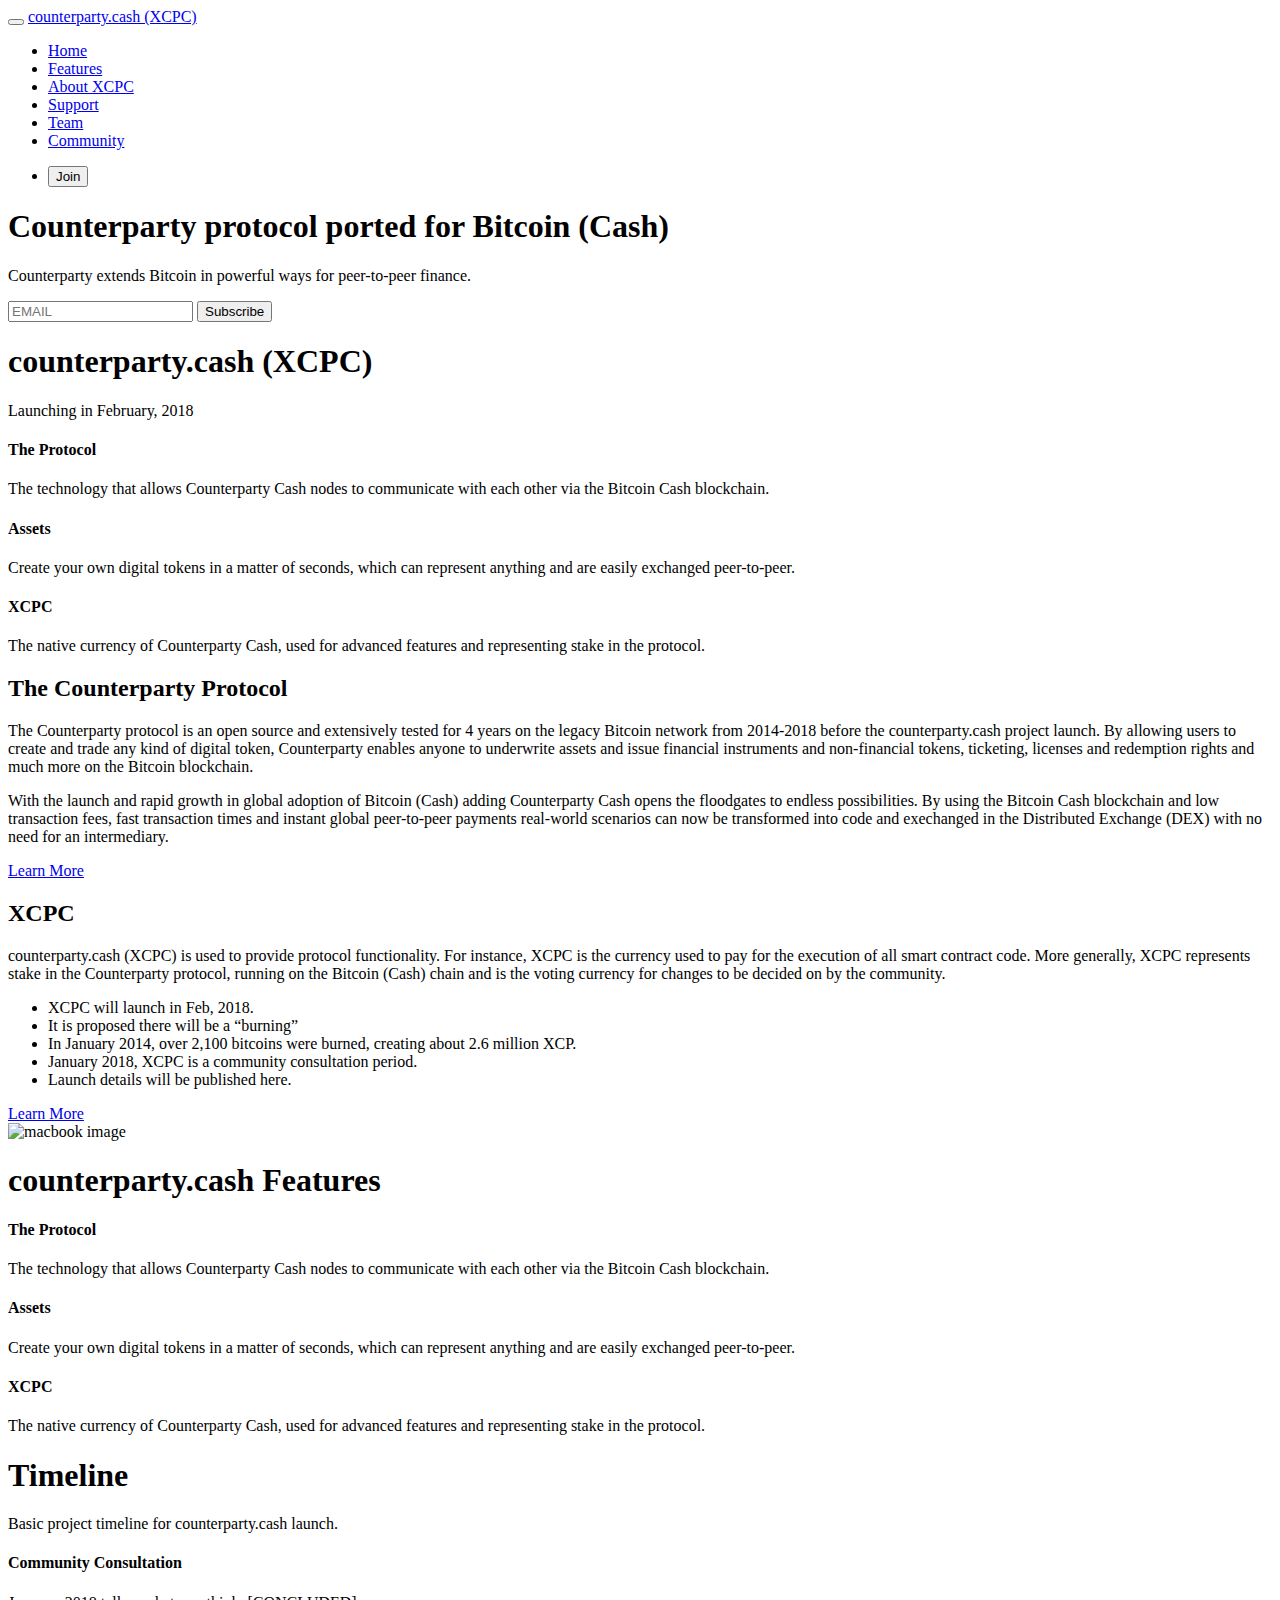
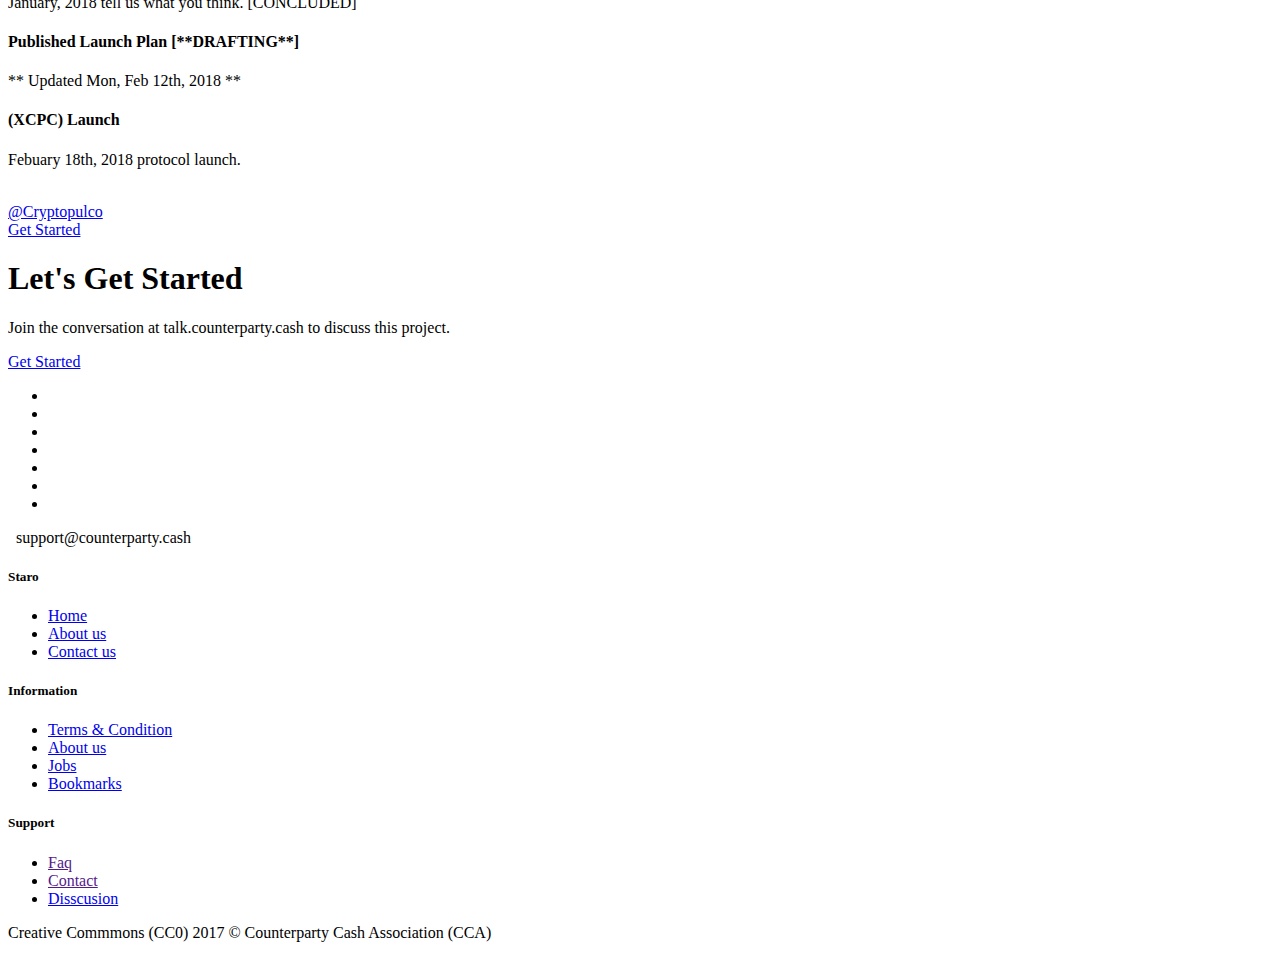
==== index.html @ 8541d8f0 "Update XCPC description" ====
<!DOCTYPE html>
<html lang="en" class="no-js">

<head>
    <meta charset="utf-8">
    <meta name="viewport" content="width=device-width, initial-scale=1">
    <title>XCPC - Counterparty protocol for Bitcoin (Cash)</title>
    <meta name="description" content="" />
    <meta name="keywords" content="" />
    <meta name="author" content="Coderthemes" />
    <link rel="shortcut icon" href="images/favicon.ico">
    <!-- Google Font -->
    <link href="https://fonts.googleapis.com/css?family=Raleway:500,600|Roboto:400,500" rel="stylesheet">
    <!-- pe-icon-7 Css-->
    <link rel="stylesheet" type="text/css" href="css/pe-icon-7-stroke.css" />
    <!-- pe-icon-social Css-->
    <link rel="stylesheet" type="text/css" href="css/pe-icon-social.css" />
    <!-- Waves effect Css-->
    <link rel="stylesheet" type="text/css" href="css/waves.css" />
    <!-- Bootstrap Css-->
    <link rel="stylesheet" type="text/css" href="css/bootstrap.min.css" />
    <!-- Magnific-popup -->
    <link rel="stylesheet" href="css/magnific-popup.css">
    <!-- Custom Css -->
    <link rel="stylesheet" type="text/css" href="css/style.css" />
</head>

<body data-spy="scroll" data-target="#data-scroll" data-hijacking="on" data-animation="scaleDown">
    <!-- Navbar -->
    <div class="navbar navbar-custom sticky navbar-fixed-top" role="navigation">
        <div class="container">
            <!-- Navbar-header -->
            <div class="navbar-header">
                <button type="button" class="navbar-toggle" data-toggle="collapse" data-target=".navbar-collapse">
                    <i class="pe-7s-menu"></i>
                </button>
                <!-- LOGO -->
                <a class="navbar-brand logo" href="index.html">
                        counterparty.cash (XCPC)
                    </a>
            </div>
            <!-- end navbar-header -->
            <!-- menu -->
            <div class="navbar-collapse collapse" id="data-scroll">
                <ul class="nav navbar-nav navbar-center">
                    <li class="active">
                        <a href="#home">Home</a>
                    </li>
                    <li>
                        <a href="#services">Features</a>
                    </li>
                    <li>
                        <a href="#features">About XCPC</a>
                    </li>
                    <li>
                        <a href="#pricing">Support</a>
                    </li>
                    <li>
                        <a href="#team">Team</a>
                    </li>
                    <li>
                        <a href="#contact">Community</a>
                    </li>
                </ul>
                <ul class="nav navbar-nav navbar-right">
                    <li>
                        <a href="https://counterparty.cash/join.html">
                            <button type="button" class="btn btn-custom navbar-btn btn-rounded waves-effect waves-light">Join</button>
                        </a>
                    </li>
                </ul>
            </div>
            <!--/Menu -->
        </div>
        <!-- end container -->
    </div>
    <!--END NAVBAR-->
    <!--START HOME-->
    <section class="bg-images home-half" id="home">
        <div class="bg-overlay"></div>
        <div class="display-table">
            <div class="home-cell-bottom">
                <div class="container">
                    <div class="row">
                        <div class="col-md-8 col-md-offset-2 text-white text-center">
                            <h1 class="home-title">Counterparty protocol ported for Bitcoin (Cash)</h1>
                            <p class="padding-t-15 home-desc">Counterparty extends Bitcoin in powerful ways for peer-to-peer finance.</p>
                            <div class="text-center subscribe-form margin-t-30">
                                <form action="https://cash.us17.list-manage.com/subscribe/post?u=b8f3573bfebf7ef7341c91854&amp;id=841342227f" method="post" id="mc-embedded-subscribe-form" name="mc-embedded-subscribe-form" class="validate" target="_blank" novalidate>
                                    <input type="email" placeholder="EMAIL" id="mce-EMAIL">
                                    <div style="position: absolute; left: -5000px;" aria-hidden="true">
                                        <input type="text" name="b_b8f3573bfebf7ef7341c91854_841342227f" tabindex="-1" value="">
                                    </div>
                                    <button type="submit" class="btn btn-custom">Subscribe</button>
                                </form>
                            </div>
                        </div>
                    </div>
                </div>
            </div>
        </div>
    </section>
    <!--END HOME-->
    <!--START SERVICES-->
    <section class="section" id="services">
        <div class="container">
            <div class="row">
                <div class="col-md-8 col-md-offset-2">
                    <h1 class="section-title text-center">counterparty.cash (XCPC)</h1>
                    <div class="section-title-border margin-t-20"></div>
                    <p class="section-subtitle text-muted text-center padding-t-30 font-secondary">Launching in February, 2018
                </div>
            </div>
            <div class="row margin-t-30">
                <div class="col-md-4 margin-t-20">
                    <div class="services-box text-center">
                        <i class="pe-7s-box2 text-custom"></i>
                        <h4 class="padding-t-15">The Protocol</h4>
                        <p class="padding-t-15 text-muted">The technology that allows Counterparty Cash nodes to communicate with each other via the Bitcoin Cash blockchain.</p>
                    </div>
                </div>
                <div class="col-md-4 margin-t-20">
                    <div class="services-box text-center">
                        <i class="pe-7s-piggy text-custom"></i>
                        <h4 class="padding-t-15">Assets</h4>
                        <p class="padding-t-15 text-muted">Create your own digital tokens in a matter of seconds, which can represent anything and are easily exchanged peer-to-peer.</p>
                    </div>
                </div>
                <div class="col-md-4 margin-t-20">
                    <div class="services-box text-center">
                        <i class="pe-7s-cash text-custom"></i>
                        <h4 class="padding-t-15">XCPC</h4>
                        <p class="padding-t-15 text-muted">The native currency of Counterparty Cash, used for advanced features and representing stake in the protocol.</p>
                    </div>
                </div>
            </div>
            <div class="row margin-t-30">
            </div>
        </div>
    </section>
    <!--START SERVICES-->
    <!--START WEBSITE-DESCRIPTION-->
    <section class="section bg-web-desc">
        <div class="bg-overlay overlay-opacity-low"></div>
        <div class="container">
            <div class="row">
                <div class="col-md-12 text-center">
                    <h2 class="text-white">The Counterparty Protocol</h2>
                    <p class="padding-t-15 home-desc">
                        The Counterparty protocol is an open source and extensively tested for 4 years on the legacy Bitcoin network from 2014-2018 before the counterparty.cash project launch. By allowing users to create and trade any kind of digital token, Counterparty enables anyone to underwrite assets and issue financial instruments and non-financial tokens, ticketing, licenses and redemption rights and much more on the Bitcoin blockchain.</p>
                    <p class="padding-t-15 home-desc">
                        With the launch and rapid growth in global adoption of Bitcoin (Cash) adding Counterparty Cash opens the floodgates to endless possibilities. By using the Bitcoin Cash blockchain and low transaction fees, fast transaction times and instant global peer-to-peer payments real-world scenarios can now be transformed into code and exechanged in the Distributed Exchange (DEX) with no need for an intermediary.</p>
                    <a href="https://talk.counterparty.cash" class="btn btn-custom margin-t-30 waves-effect waves-light">Learn More</a>
                </div>
            </div>
        </div>
    </section>
    <!--END WEBSITE-DESCRIPTION-->
    <!--END ABOUT US-->
    <section class="section" id="features">
        <div class="container">
            <div class="row vertical-content">
                <div class="col-md-5">
                    <div class="features-box">
                        <h2 class="">XCPC</h2>
                        <p class="text-muted web-desc">counterparty.cash (XCPC) is used to provide protocol functionality. For instance, XCPC is the currency used to pay for the execution of all smart contract code. More generally, XCPC represents stake in the Counterparty protocol, running on the Bitcoin (Cash) chain and is the voting currency for changes to be decided on by the community.
                            <ul class="text-muted list-unstyled margin-t-30 features-item-list">
                                <li class="">XCPC will launch in Feb, 2018.</li>
                                <li class="">It is proposed there will be a “burning”</li>
                                <li class="">In January 2014, over 2,100 bitcoins were burned, creating about 2.6 million XCP.</li>
                                <li class="">January 2018, XCPC is a community consultation period.</li>
                                <li class="">Launch details will be published here.</li>
                            </ul>
                            <a href="https://talk.counterparty.cash" class="btn btn-custom margin-t-30 waves-effect waves-light">Learn More</a>
                    </div>
                </div>
                <div class="col-md-7">
                    <div class="features-img features-right">
                        <img src="images/macbook.png" alt="macbook image" class="img-responsive">
                    </div>
                </div>
            </div>
        </div>
    </section>
    <!--END ABOUT US-->
    <!--START PRICING-->
    <section class="section bg-gray" id="pricing">
        <div class="container">
            <div class="row">
                <div class="col-md-8 col-md-offset-2">
                    <h1 class="section-title text-center">counterparty.cash Features</h1>
                    <div class="section-title-border margin-t-20"></div>
                </div>
            </div>
            <div class="row margin-t-30">
                <div class="col-md-4 margin-t-20">
                    <div class="services-box text-center">
                        <i class="pe-7s-box2 text-custom"></i>
                        <h4 class="padding-t-15">The Protocol</h4>
                        <p class="padding-t-15 text-muted">The technology that allows Counterparty Cash nodes to communicate with each other via the Bitcoin Cash blockchain.</p>
                    </div>
                </div>
                <div class="col-md-4 margin-t-20">
                    <div class="services-box text-center">
                        <i class="pe-7s-piggy text-custom"></i>
                        <h4 class="padding-t-15">Assets</h4>
                        <p class="padding-t-15 text-muted">Create your own digital tokens in a matter of seconds, which can represent anything and are easily exchanged peer-to-peer.</p>
                    </div>
                </div>
                <div class="col-md-4 margin-t-20">
                    <div class="services-box text-center">
                        <i class="pe-7s-cash text-custom"></i>
                        <h4 class="padding-t-15">XCPC</h4>
                        <p class="padding-t-15 text-muted">The native currency of Counterparty Cash, used for advanced features and representing stake in the protocol.</p>
                    </div>
                </div>
            </div>
        </div>
    </section>
    <!--ENd PRICING-->
    <!--START PROCESS-->
    <section class="section">
        <div class="container">
            <div class="row">
                <div class="col-md-8 col-md-offset-2">
                    <h1 class="section-title text-center">Timeline</h1>
                    <div class="section-title-border margin-t-20"></div>
                    <p class="section-subtitle text-muted text-center font-secondary padding-t-30">Basic project timeline for counterparty.cash launch.</p>
                </div>
            </div>
            <div class="row">
                <div class="col-md-6 text-center process-left-icon-1">
                    <i class="pe-7s-angle-right"></i>
                </div>
                <div class="col-md-6 text-center process-left-icon-2">
                    <i class="pe-7s-angle-right"></i>
                </div>
            </div>
            <div class="row margin-t-50">
                <div class="col-md-4 plan-line">
                    <div class="text-center process-box">
                        <i class="pe-7s-pen text-custom"></i>
                        <h4 class="padding-t-15">Community Consultation</h4>
                        <p class="text-muted">January, 2018 tell us what you think. [CONCLUDED]</p>
                    </div>
                </div>
                <div class="col-md-4 plan-line">
                    <div class="text-center process-box">
                        <i class="pe-7s-copy-file text-custom"></i>
                        <h4 class="padding-t-15">Published Launch Plan [**DRAFTING**]</h4>
                        <p class="text-muted">** Updated Mon, Feb 12th, 2018 **</p>
                    </div>
                </div>
                <div class="col-md-4">
                    <div class="text-center process-box">
                        <i class="pe-7s-rocket text-custom"></i>
                        <h4 class="padding-t-15">(XCPC) Launch</h4>
                        <p class="text-muted">Febuary 18th, 2018 protocol launch.</p>
                        <br />
                        <a href="https://anarchapulco.com">@Cryptopulco</a>
                    </div>
                </div>
                <div class="text-center">
                    <a href="https://talk.counterparty.cash" class="btn btn-custom waves-light waves-effect margin-t-50">Get Started</a>
                </div>
            </div>
        </div>
    </section>
    <!--END PROCESS-->
    <!--START GET STARTED-->
    <section class="section bg-started">
        <div class="bg-overlay bg-overlay-gradient"></div>
        <div class="container">
            <div class="row">
                <div class="col-md-8 col-md-offset-2 text-center">
                    <h1 class="get-started-title text-white text-capitalize">Let's Get Started</h1>
                    <p class="section-subtitle font-secondary text-white text-center padding-t-30">Join the conversation at talk.counterparty.cash to discuss this project.</p>
                    <a href="https://talk.counterparty.cash" class="btn btn-bg-white waves-effect margin-t-20">Get Started</a>
                </div>
            </div>
        </div>
    </section>
    <!--END GET STARTED-->
    <!--START SOCIAL-->
    <section class="cta bg-dark" id="contact">
        <div class="container">
            <div class="row">
                <div class="col-md-6">
                    <ul class="list-inline social margin-t-20">
                        <li><a href="https://github.com/blockfreight" class="social-icon"><i class="pe-so-github"></i></a></li>
                        <li><a href="https://www.reddit.com/r/counterparty_xcpc" class="social-icon"><i class="pe-so-reddit"></i></a></li>
                        <li><a href="fb.me/xcpcash" class="social-icon"><i class="pe-so-facebook"></i></a></li>
                        <li><a href="https://twitter.com/XCPCash" class="social-icon"><i class="pe-so-twitter"></i></a></li>
                        <li><a href="https://www.linkedin.com/company/counterparty-xcpc/" class="social-icon"><i class="pe-so-linkedin"></i></a></li>
                        <li><a href="https://plus.google.com/u/0/b/106386517475445267957/106386517475445267957" class="social-icon"><i class="pe-so-google-plus"></i></a></li>
                        <li><a href="https://www.youtube.com/channel/UC57TDCMn5f1KaQtwYutXF4Q" class="social-icon"><i class="pe-so-youtube-1"></i></a></li>
                    </ul>
                </div>
                <div class="col-md-3 text-white margin-t-30">
                    <p class="margin-b-0 contact-title"><i class=""></i></p>
                </div>
                <div class="col-md-3 text-white margin-t-30 text-right">
                    <p class="contact-title"><i class=""></i>&nbsp; support@counterparty.cash</p>
                </div>
            </div>
        </div>
    </section>
    <!--END SOCIAL-->
    <!--START FOOTER-->
    <footer class="footer">
        <div class="container">
            <div class="row">
                <div class="col-md-3 margin-t-20">
                    <h5>Staro</h5>
                    <div class="text-muted margin-t-20">
                        <ul class="list-unstyled footer-list">
                            <li><a href="#">Home</a></li>
                            <li><a href="#">About us</a></li>
                            <li><a href="#">Contact us</a></li>
                        </ul>
                    </div>
                </div>
                <div class="col-md-3 margin-t-20">
                    <h5>Information</h5>
                    <div class="text-muted margin-t-20">
                        <ul class="list-unstyled footer-list">
                            <li><a href="#">Terms & Condition</a></li>
                            <li><a href="#">About us</a></li>
                            <li><a href="#">Jobs</a></li>
                            <li><a href="#">Bookmarks</a></li>
                        </ul>
                    </div>
                </div>
                <div class="col-md-3 margin-t-20">
                    <h5>Support</h5>
                    <div class="text-muted margin-t-20">
                        <ul class="list-unstyled footer-list">
                            <li><a href="">Faq</a></li>
                            <li><a href="">Contact</a></li>
                            <li><a href="https://talk.counterparty.cash">Disscusion</a></li>
                        </ul>
                    </div>
                </div>
                <!-- <div class="col-md-3 margin-t-20">
                            <h5>Subscribe</h5>
                            <div class="text-muted margin-t-20">
                                <p>Subcribe to our newsletter.</p>
                            </div>
                            <form class="form subscribe">
                                <input placeholder="Email" class="form-control" required>
                                <a href="#" class="submit"><i class="pe-7s-paper-plane"></i></a>
                            </form>
                        </div> -->
            </div>
        </div>
    </footer>
    <!--END FOOTER-->
    <!--START FOOTER ALTER-->
    <div class="container">
        <div class="row">
            <div class="col-md-12">
                <div class="footer-alt-border"></div>
                <div class="footer-alt">
                    <div class="pull-left float-none">
                        <p class="copy-rights text-muted">Creative Commmons (CC0) 2017 © Counterparty Cash Association (CCA) </p>
                    </div>
                    <div class="pull-right float-none">
                        <!-- <img src="images/payment.png" alt="payment-img" height="36" /> -->
                    </div>
                    <div class="clearfix"></div>
                </div>
            </div>
        </div>
    </div>
    <!--START FOOTER ALTER-->
    <!-- JAVASCRIPTS -->
    <script src="js/jquery-2.1.4.min.js"></script>
    <script src="js/bootstrap.min.js"></script>
    <!-- Sticky Header -->
    <script src="js/jquery.sticky.js"></script>
    <!-- Waves Effect js -->
    <script src="js/waves.min.js"></script>
    <!-- Jquery stellar for Parallax -->
    <script type="text/javascript" src="js/parallax.min.js"></script>
    <!-- Magnific Popup -->
    <script type="text/javascript" src="js/jquery.magnific-popup.min.js"></script>
    <!-- Jquery easing -->
    <script type="text/javascript" src="js/jquery.easing.1.3.min.js"></script>
    <script src="js/app.js"></script>
</body>

</html>
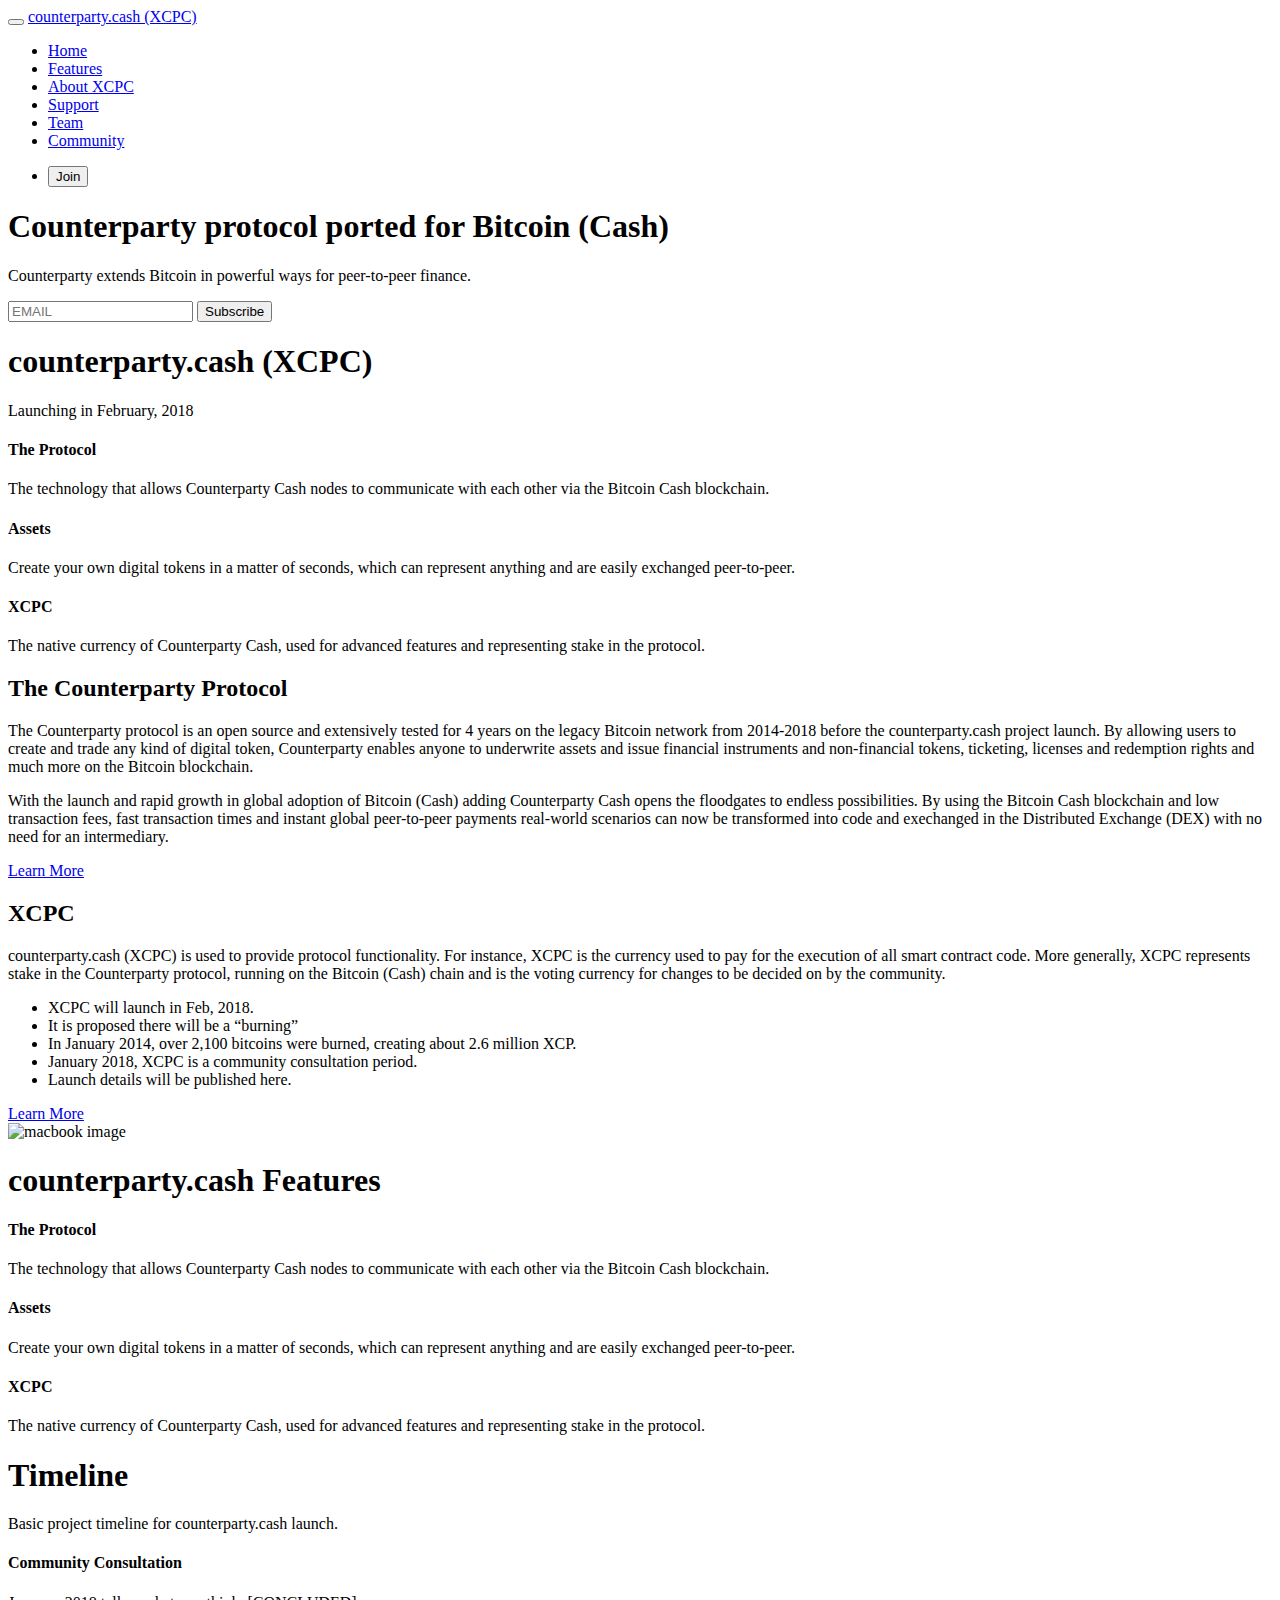
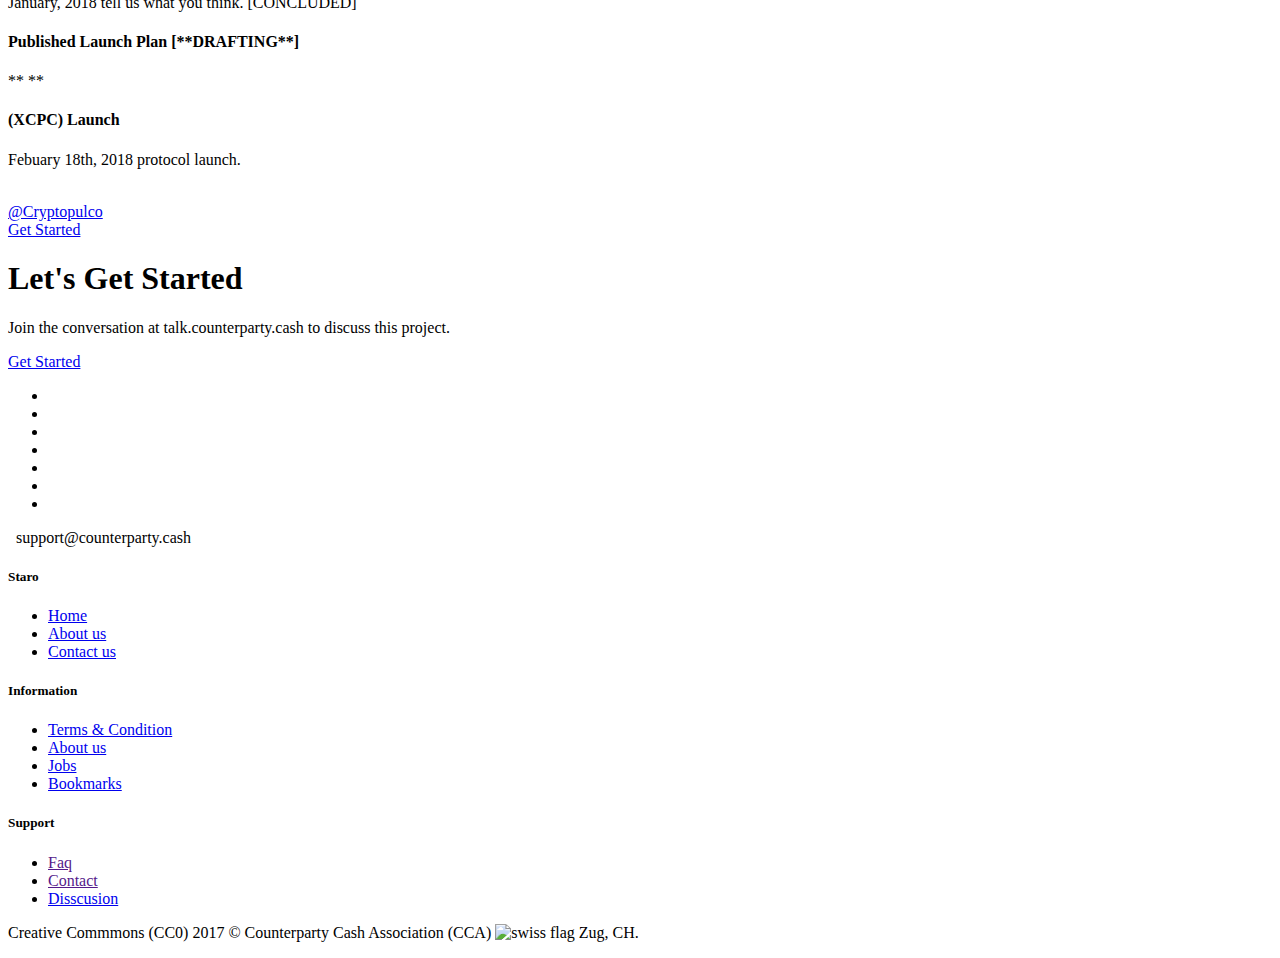
==== commit ab2c34fc: "Update footer." ====
--- a/index.html
+++ b/index.html
@@ -248,7 +248,7 @@
                     <div class="text-center process-box">
                         <i class="pe-7s-copy-file text-custom"></i>
                         <h4 class="padding-t-15">Published Launch Plan [**DRAFTING**]</h4>
-                        <p class="text-muted">** Updated Mon, Feb 12th, 2018 **</p>
+                        <p class="text-muted">**  **</p>
                     </div>
                 </div>
                 <div class="col-md-4">
@@ -362,7 +362,7 @@
                 <div class="footer-alt-border"></div>
                 <div class="footer-alt">
                     <div class="pull-left float-none">
-                        <p class="copy-rights text-muted">Creative Commmons (CC0) 2017 © Counterparty Cash Association (CCA) </p>
+                        <p class="copy-rights text-muted">Creative Commmons (CC0) 2017 © Counterparty Cash Association (CCA) <img class="logo" src="images/swiss_flag-01.svg" alt="swiss flag"> Zug, CH.</p>
                     </div>
                     <div class="pull-right float-none">
                         <!-- <img src="images/payment.png" alt="payment-img" height="36" /> -->
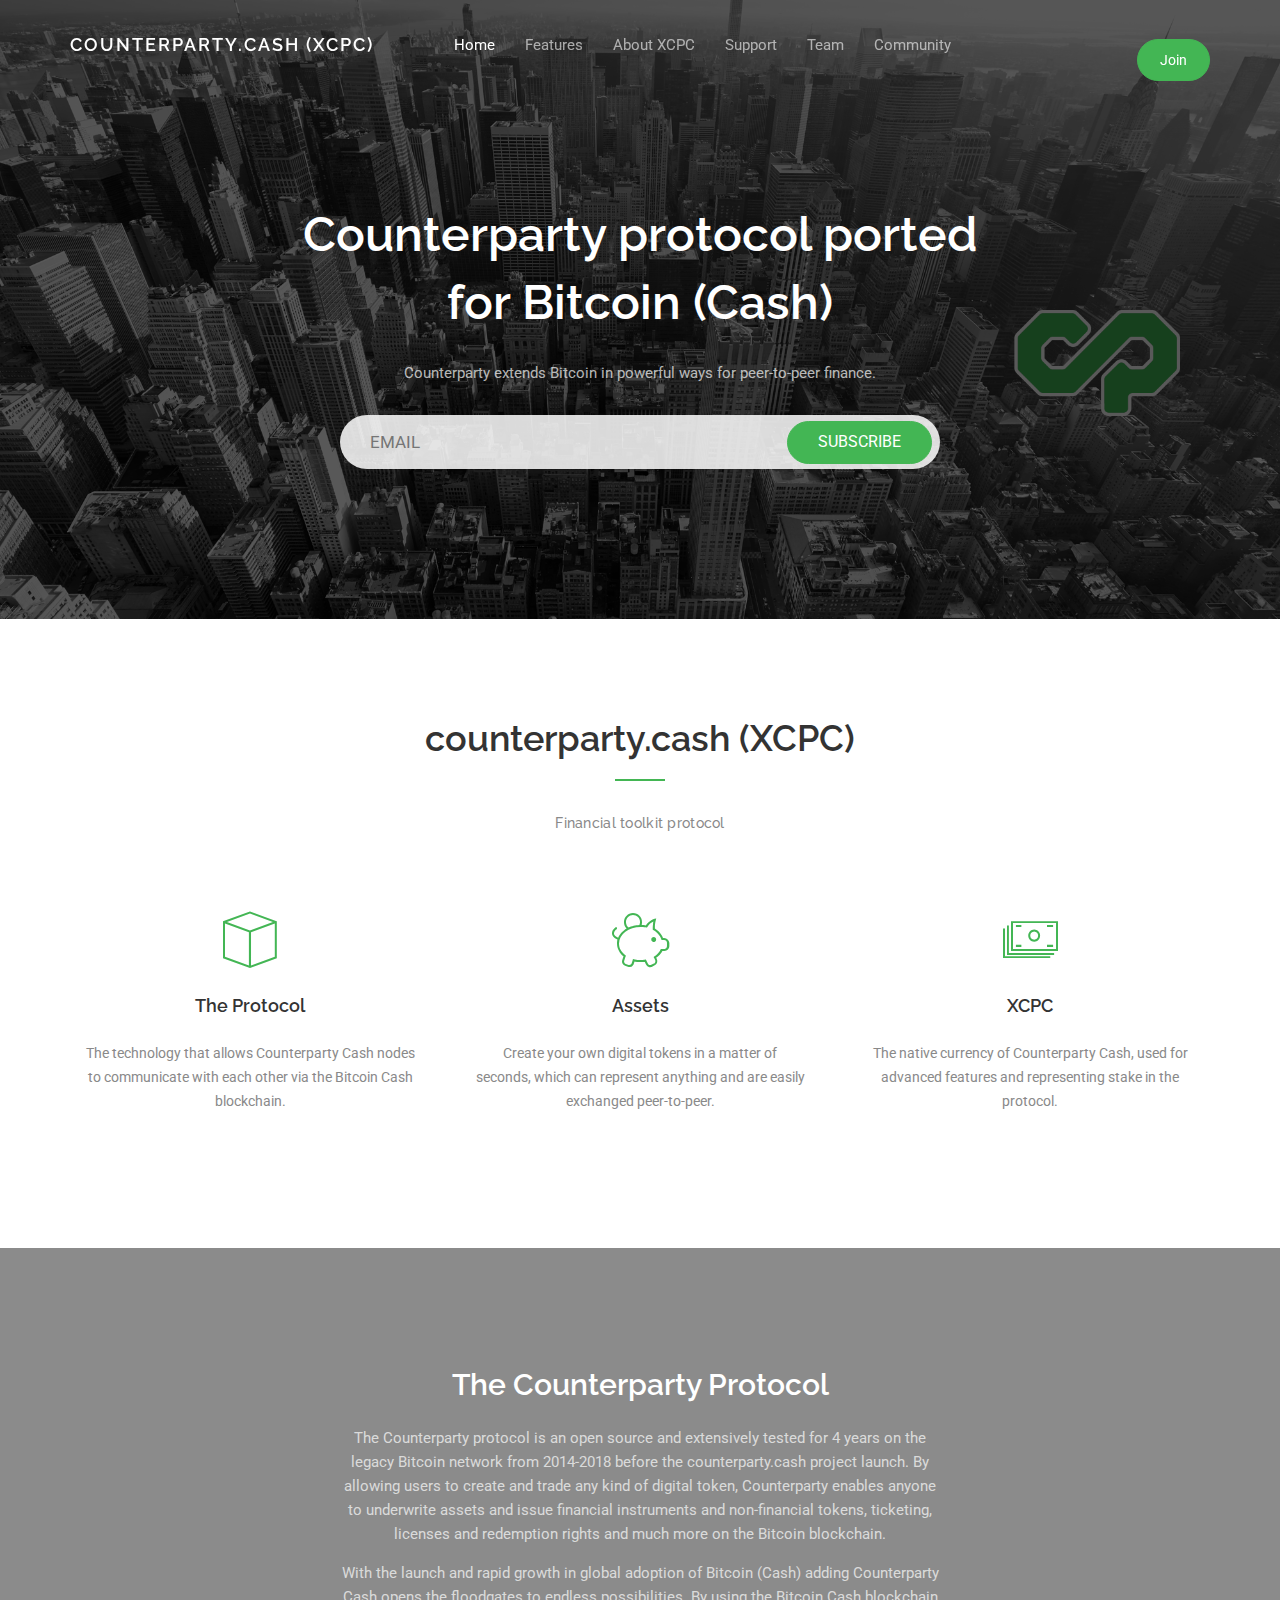
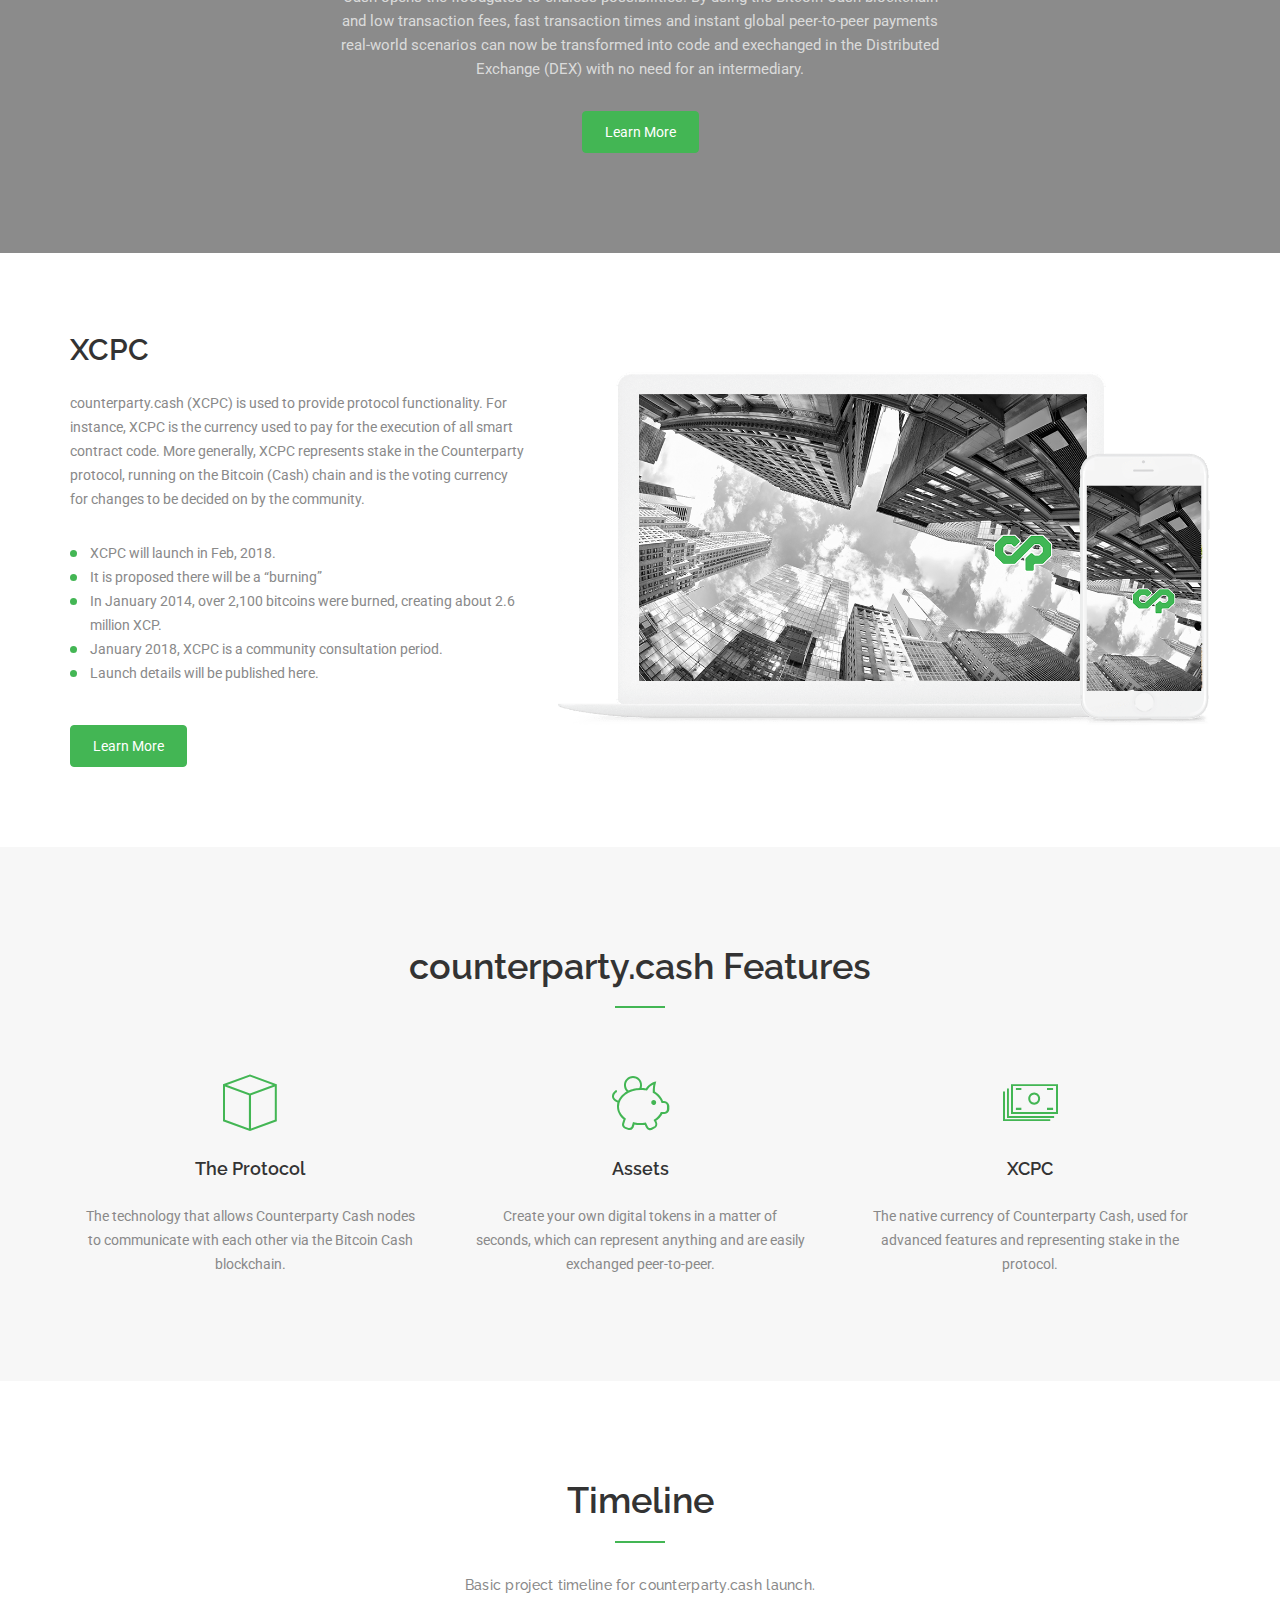
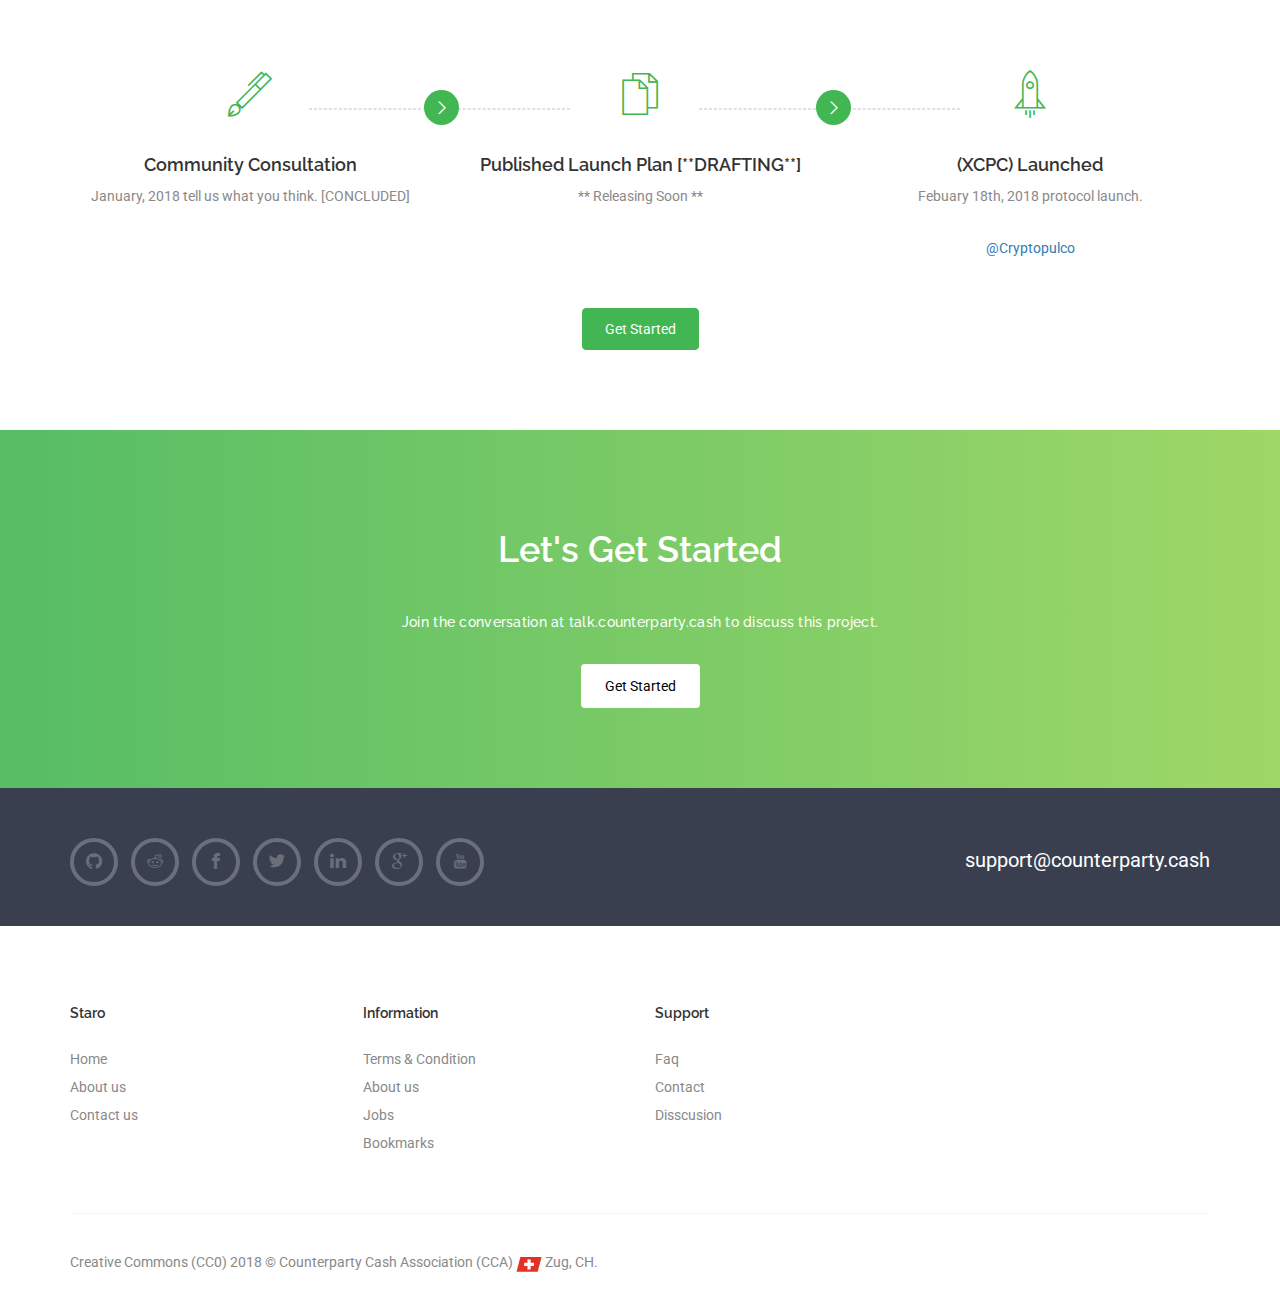
==== commit db003be5: "Deploy CounterpartyXCPC/public_html_cc0 to github.com/CounterpartyXCPC/public_html_cc0.git:master" ====
--- a/index.html
+++ b/index.html
@@ -1,392 +1,411 @@
-<!DOCTYPE html>
-<html lang="en" class="no-js">
-
-<head>
-    <meta charset="utf-8">
-    <meta name="viewport" content="width=device-width, initial-scale=1">
-    <title>XCPC - Counterparty protocol for Bitcoin (Cash)</title>
-    <meta name="description" content="" />
-    <meta name="keywords" content="" />
-    <meta name="author" content="Coderthemes" />
-    <link rel="shortcut icon" href="images/favicon.ico">
-    <!-- Google Font -->
-    <link href="https://fonts.googleapis.com/css?family=Raleway:500,600|Roboto:400,500" rel="stylesheet">
-    <!-- pe-icon-7 Css-->
-    <link rel="stylesheet" type="text/css" href="css/pe-icon-7-stroke.css" />
-    <!-- pe-icon-social Css-->
-    <link rel="stylesheet" type="text/css" href="css/pe-icon-social.css" />
-    <!-- Waves effect Css-->
-    <link rel="stylesheet" type="text/css" href="css/waves.css" />
-    <!-- Bootstrap Css-->
-    <link rel="stylesheet" type="text/css" href="css/bootstrap.min.css" />
-    <!-- Magnific-popup -->
-    <link rel="stylesheet" href="css/magnific-popup.css">
-    <!-- Custom Css -->
-    <link rel="stylesheet" type="text/css" href="css/style.css" />
-</head>
-
-<body data-spy="scroll" data-target="#data-scroll" data-hijacking="on" data-animation="scaleDown">
-    <!-- Navbar -->
-    <div class="navbar navbar-custom sticky navbar-fixed-top" role="navigation">
-        <div class="container">
-            <!-- Navbar-header -->
-            <div class="navbar-header">
-                <button type="button" class="navbar-toggle" data-toggle="collapse" data-target=".navbar-collapse">
-                    <i class="pe-7s-menu"></i>
-                </button>
-                <!-- LOGO -->
-                <a class="navbar-brand logo" href="index.html">
-                        counterparty.cash (XCPC)
-                    </a>
-            </div>
-            <!-- end navbar-header -->
-            <!-- menu -->
-            <div class="navbar-collapse collapse" id="data-scroll">
-                <ul class="nav navbar-nav navbar-center">
-                    <li class="active">
-                        <a href="#home">Home</a>
-                    </li>
-                    <li>
-                        <a href="#services">Features</a>
-                    </li>
-                    <li>
-                        <a href="#features">About XCPC</a>
-                    </li>
-                    <li>
-                        <a href="#pricing">Support</a>
-                    </li>
-                    <li>
-                        <a href="#team">Team</a>
-                    </li>
-                    <li>
-                        <a href="#contact">Community</a>
-                    </li>
-                </ul>
-                <ul class="nav navbar-nav navbar-right">
-                    <li>
-                        <a href="https://counterparty.cash/join.html">
-                            <button type="button" class="btn btn-custom navbar-btn btn-rounded waves-effect waves-light">Join</button>
-                        </a>
-                    </li>
-                </ul>
-            </div>
-            <!--/Menu -->
-        </div>
-        <!-- end container -->
-    </div>
-    <!--END NAVBAR-->
-    <!--START HOME-->
-    <section class="bg-images home-half" id="home">
-        <div class="bg-overlay"></div>
-        <div class="display-table">
-            <div class="home-cell-bottom">
-                <div class="container">
-                    <div class="row">
-                        <div class="col-md-8 col-md-offset-2 text-white text-center">
-                            <h1 class="home-title">Counterparty protocol ported for Bitcoin (Cash)</h1>
-                            <p class="padding-t-15 home-desc">Counterparty extends Bitcoin in powerful ways for peer-to-peer finance.</p>
-                            <div class="text-center subscribe-form margin-t-30">
-                                <form action="https://cash.us17.list-manage.com/subscribe/post?u=b8f3573bfebf7ef7341c91854&amp;id=841342227f" method="post" id="mc-embedded-subscribe-form" name="mc-embedded-subscribe-form" class="validate" target="_blank" novalidate>
-                                    <input type="email" placeholder="EMAIL" id="mce-EMAIL">
-                                    <div style="position: absolute; left: -5000px;" aria-hidden="true">
-                                        <input type="text" name="b_b8f3573bfebf7ef7341c91854_841342227f" tabindex="-1" value="">
-                                    </div>
-                                    <button type="submit" class="btn btn-custom">Subscribe</button>
-                                </form>
-                            </div>
-                        </div>
-                    </div>
-                </div>
-            </div>
-        </div>
-    </section>
-    <!--END HOME-->
-    <!--START SERVICES-->
-    <section class="section" id="services">
-        <div class="container">
-            <div class="row">
-                <div class="col-md-8 col-md-offset-2">
-                    <h1 class="section-title text-center">counterparty.cash (XCPC)</h1>
-                    <div class="section-title-border margin-t-20"></div>
-                    <p class="section-subtitle text-muted text-center padding-t-30 font-secondary">Launching in February, 2018
-                </div>
-            </div>
-            <div class="row margin-t-30">
-                <div class="col-md-4 margin-t-20">
-                    <div class="services-box text-center">
-                        <i class="pe-7s-box2 text-custom"></i>
-                        <h4 class="padding-t-15">The Protocol</h4>
-                        <p class="padding-t-15 text-muted">The technology that allows Counterparty Cash nodes to communicate with each other via the Bitcoin Cash blockchain.</p>
-                    </div>
-                </div>
-                <div class="col-md-4 margin-t-20">
-                    <div class="services-box text-center">
-                        <i class="pe-7s-piggy text-custom"></i>
-                        <h4 class="padding-t-15">Assets</h4>
-                        <p class="padding-t-15 text-muted">Create your own digital tokens in a matter of seconds, which can represent anything and are easily exchanged peer-to-peer.</p>
-                    </div>
-                </div>
-                <div class="col-md-4 margin-t-20">
-                    <div class="services-box text-center">
-                        <i class="pe-7s-cash text-custom"></i>
-                        <h4 class="padding-t-15">XCPC</h4>
-                        <p class="padding-t-15 text-muted">The native currency of Counterparty Cash, used for advanced features and representing stake in the protocol.</p>
-                    </div>
-                </div>
-            </div>
-            <div class="row margin-t-30">
-            </div>
-        </div>
-    </section>
-    <!--START SERVICES-->
-    <!--START WEBSITE-DESCRIPTION-->
-    <section class="section bg-web-desc">
-        <div class="bg-overlay overlay-opacity-low"></div>
-        <div class="container">
-            <div class="row">
-                <div class="col-md-12 text-center">
-                    <h2 class="text-white">The Counterparty Protocol</h2>
-                    <p class="padding-t-15 home-desc">
-                        The Counterparty protocol is an open source and extensively tested for 4 years on the legacy Bitcoin network from 2014-2018 before the counterparty.cash project launch. By allowing users to create and trade any kind of digital token, Counterparty enables anyone to underwrite assets and issue financial instruments and non-financial tokens, ticketing, licenses and redemption rights and much more on the Bitcoin blockchain.</p>
-                    <p class="padding-t-15 home-desc">
-                        With the launch and rapid growth in global adoption of Bitcoin (Cash) adding Counterparty Cash opens the floodgates to endless possibilities. By using the Bitcoin Cash blockchain and low transaction fees, fast transaction times and instant global peer-to-peer payments real-world scenarios can now be transformed into code and exechanged in the Distributed Exchange (DEX) with no need for an intermediary.</p>
-                    <a href="https://talk.counterparty.cash" class="btn btn-custom margin-t-30 waves-effect waves-light">Learn More</a>
-                </div>
-            </div>
-        </div>
-    </section>
-    <!--END WEBSITE-DESCRIPTION-->
-    <!--END ABOUT US-->
-    <section class="section" id="features">
-        <div class="container">
-            <div class="row vertical-content">
-                <div class="col-md-5">
-                    <div class="features-box">
-                        <h2 class="">XCPC</h2>
-                        <p class="text-muted web-desc">counterparty.cash (XCPC) is used to provide protocol functionality. For instance, XCPC is the currency used to pay for the execution of all smart contract code. More generally, XCPC represents stake in the Counterparty protocol, running on the Bitcoin (Cash) chain and is the voting currency for changes to be decided on by the community.
-                            <ul class="text-muted list-unstyled margin-t-30 features-item-list">
-                                <li class="">XCPC will launch in Feb, 2018.</li>
-                                <li class="">It is proposed there will be a “burning”</li>
-                                <li class="">In January 2014, over 2,100 bitcoins were burned, creating about 2.6 million XCP.</li>
-                                <li class="">January 2018, XCPC is a community consultation period.</li>
-                                <li class="">Launch details will be published here.</li>
-                            </ul>
-                            <a href="https://talk.counterparty.cash" class="btn btn-custom margin-t-30 waves-effect waves-light">Learn More</a>
-                    </div>
-                </div>
-                <div class="col-md-7">
-                    <div class="features-img features-right">
-                        <img src="images/macbook.png" alt="macbook image" class="img-responsive">
-                    </div>
-                </div>
-            </div>
-        </div>
-    </section>
-    <!--END ABOUT US-->
-    <!--START PRICING-->
-    <section class="section bg-gray" id="pricing">
-        <div class="container">
-            <div class="row">
-                <div class="col-md-8 col-md-offset-2">
-                    <h1 class="section-title text-center">counterparty.cash Features</h1>
-                    <div class="section-title-border margin-t-20"></div>
-                </div>
-            </div>
-            <div class="row margin-t-30">
-                <div class="col-md-4 margin-t-20">
-                    <div class="services-box text-center">
-                        <i class="pe-7s-box2 text-custom"></i>
-                        <h4 class="padding-t-15">The Protocol</h4>
-                        <p class="padding-t-15 text-muted">The technology that allows Counterparty Cash nodes to communicate with each other via the Bitcoin Cash blockchain.</p>
-                    </div>
-                </div>
-                <div class="col-md-4 margin-t-20">
-                    <div class="services-box text-center">
-                        <i class="pe-7s-piggy text-custom"></i>
-                        <h4 class="padding-t-15">Assets</h4>
-                        <p class="padding-t-15 text-muted">Create your own digital tokens in a matter of seconds, which can represent anything and are easily exchanged peer-to-peer.</p>
-                    </div>
-                </div>
-                <div class="col-md-4 margin-t-20">
-                    <div class="services-box text-center">
-                        <i class="pe-7s-cash text-custom"></i>
-                        <h4 class="padding-t-15">XCPC</h4>
-                        <p class="padding-t-15 text-muted">The native currency of Counterparty Cash, used for advanced features and representing stake in the protocol.</p>
-                    </div>
-                </div>
-            </div>
-        </div>
-    </section>
-    <!--ENd PRICING-->
-    <!--START PROCESS-->
-    <section class="section">
-        <div class="container">
-            <div class="row">
-                <div class="col-md-8 col-md-offset-2">
-                    <h1 class="section-title text-center">Timeline</h1>
-                    <div class="section-title-border margin-t-20"></div>
-                    <p class="section-subtitle text-muted text-center font-secondary padding-t-30">Basic project timeline for counterparty.cash launch.</p>
-                </div>
-            </div>
-            <div class="row">
-                <div class="col-md-6 text-center process-left-icon-1">
-                    <i class="pe-7s-angle-right"></i>
-                </div>
-                <div class="col-md-6 text-center process-left-icon-2">
-                    <i class="pe-7s-angle-right"></i>
-                </div>
-            </div>
-            <div class="row margin-t-50">
-                <div class="col-md-4 plan-line">
-                    <div class="text-center process-box">
-                        <i class="pe-7s-pen text-custom"></i>
-                        <h4 class="padding-t-15">Community Consultation</h4>
-                        <p class="text-muted">January, 2018 tell us what you think. [CONCLUDED]</p>
-                    </div>
-                </div>
-                <div class="col-md-4 plan-line">
-                    <div class="text-center process-box">
-                        <i class="pe-7s-copy-file text-custom"></i>
-                        <h4 class="padding-t-15">Published Launch Plan [**DRAFTING**]</h4>
-                        <p class="text-muted">**  **</p>
-                    </div>
-                </div>
-                <div class="col-md-4">
-                    <div class="text-center process-box">
-                        <i class="pe-7s-rocket text-custom"></i>
-                        <h4 class="padding-t-15">(XCPC) Launch</h4>
-                        <p class="text-muted">Febuary 18th, 2018 protocol launch.</p>
-                        <br />
-                        <a href="https://anarchapulco.com">@Cryptopulco</a>
-                    </div>
-                </div>
-                <div class="text-center">
-                    <a href="https://talk.counterparty.cash" class="btn btn-custom waves-light waves-effect margin-t-50">Get Started</a>
-                </div>
-            </div>
-        </div>
-    </section>
-    <!--END PROCESS-->
-    <!--START GET STARTED-->
-    <section class="section bg-started">
-        <div class="bg-overlay bg-overlay-gradient"></div>
-        <div class="container">
-            <div class="row">
-                <div class="col-md-8 col-md-offset-2 text-center">
-                    <h1 class="get-started-title text-white text-capitalize">Let's Get Started</h1>
-                    <p class="section-subtitle font-secondary text-white text-center padding-t-30">Join the conversation at talk.counterparty.cash to discuss this project.</p>
-                    <a href="https://talk.counterparty.cash" class="btn btn-bg-white waves-effect margin-t-20">Get Started</a>
-                </div>
-            </div>
-        </div>
-    </section>
-    <!--END GET STARTED-->
-    <!--START SOCIAL-->
-    <section class="cta bg-dark" id="contact">
-        <div class="container">
-            <div class="row">
-                <div class="col-md-6">
-                    <ul class="list-inline social margin-t-20">
-                        <li><a href="https://github.com/blockfreight" class="social-icon"><i class="pe-so-github"></i></a></li>
-                        <li><a href="https://www.reddit.com/r/counterparty_xcpc" class="social-icon"><i class="pe-so-reddit"></i></a></li>
-                        <li><a href="fb.me/xcpcash" class="social-icon"><i class="pe-so-facebook"></i></a></li>
-                        <li><a href="https://twitter.com/XCPCash" class="social-icon"><i class="pe-so-twitter"></i></a></li>
-                        <li><a href="https://www.linkedin.com/company/counterparty-xcpc/" class="social-icon"><i class="pe-so-linkedin"></i></a></li>
-                        <li><a href="https://plus.google.com/u/0/b/106386517475445267957/106386517475445267957" class="social-icon"><i class="pe-so-google-plus"></i></a></li>
-                        <li><a href="https://www.youtube.com/channel/UC57TDCMn5f1KaQtwYutXF4Q" class="social-icon"><i class="pe-so-youtube-1"></i></a></li>
-                    </ul>
-                </div>
-                <div class="col-md-3 text-white margin-t-30">
-                    <p class="margin-b-0 contact-title"><i class=""></i></p>
-                </div>
-                <div class="col-md-3 text-white margin-t-30 text-right">
-                    <p class="contact-title"><i class=""></i>&nbsp; support@counterparty.cash</p>
-                </div>
-            </div>
-        </div>
-    </section>
-    <!--END SOCIAL-->
-    <!--START FOOTER-->
-    <footer class="footer">
-        <div class="container">
-            <div class="row">
-                <div class="col-md-3 margin-t-20">
-                    <h5>Staro</h5>
-                    <div class="text-muted margin-t-20">
-                        <ul class="list-unstyled footer-list">
-                            <li><a href="#">Home</a></li>
-                            <li><a href="#">About us</a></li>
-                            <li><a href="#">Contact us</a></li>
-                        </ul>
-                    </div>
-                </div>
-                <div class="col-md-3 margin-t-20">
-                    <h5>Information</h5>
-                    <div class="text-muted margin-t-20">
-                        <ul class="list-unstyled footer-list">
-                            <li><a href="#">Terms & Condition</a></li>
-                            <li><a href="#">About us</a></li>
-                            <li><a href="#">Jobs</a></li>
-                            <li><a href="#">Bookmarks</a></li>
-                        </ul>
-                    </div>
-                </div>
-                <div class="col-md-3 margin-t-20">
-                    <h5>Support</h5>
-                    <div class="text-muted margin-t-20">
-                        <ul class="list-unstyled footer-list">
-                            <li><a href="">Faq</a></li>
-                            <li><a href="">Contact</a></li>
-                            <li><a href="https://talk.counterparty.cash">Disscusion</a></li>
-                        </ul>
-                    </div>
-                </div>
-                <!-- <div class="col-md-3 margin-t-20">
-                            <h5>Subscribe</h5>
-                            <div class="text-muted margin-t-20">
-                                <p>Subcribe to our newsletter.</p>
-                            </div>
-                            <form class="form subscribe">
-                                <input placeholder="Email" class="form-control" required>
-                                <a href="#" class="submit"><i class="pe-7s-paper-plane"></i></a>
-                            </form>
-                        </div> -->
-            </div>
-        </div>
-    </footer>
-    <!--END FOOTER-->
-    <!--START FOOTER ALTER-->
-    <div class="container">
-        <div class="row">
-            <div class="col-md-12">
-                <div class="footer-alt-border"></div>
-                <div class="footer-alt">
-                    <div class="pull-left float-none">
-                        <p class="copy-rights text-muted">Creative Commmons (CC0) 2017 © Counterparty Cash Association (CCA) <img class="logo" src="images/swiss_flag-01.svg" alt="swiss flag"> Zug, CH.</p>
-                    </div>
-                    <div class="pull-right float-none">
-                        <!-- <img src="images/payment.png" alt="payment-img" height="36" /> -->
-                    </div>
-                    <div class="clearfix"></div>
-                </div>
-            </div>
-        </div>
-    </div>
-    <!--START FOOTER ALTER-->
-    <!-- JAVASCRIPTS -->
-    <script src="js/jquery-2.1.4.min.js"></script>
-    <script src="js/bootstrap.min.js"></script>
-    <!-- Sticky Header -->
-    <script src="js/jquery.sticky.js"></script>
-    <!-- Waves Effect js -->
-    <script src="js/waves.min.js"></script>
-    <!-- Jquery stellar for Parallax -->
-    <script type="text/javascript" src="js/parallax.min.js"></script>
-    <!-- Magnific Popup -->
-    <script type="text/javascript" src="js/jquery.magnific-popup.min.js"></script>
-    <!-- Jquery easing -->
-    <script type="text/javascript" src="js/jquery.easing.1.3.min.js"></script>
-    <script src="js/app.js"></script>
-</body>
-
+<!DOCTYPE html>
+<html lang="en" class="no-js">
+
+<!DOCTYPE html>
+<html lang="en-US">
+
+<head>
+	<meta name="generator" content="Hugo 0.41" />
+    <meta charset="utf-8">
+    <meta http-equiv="X-UA-Compatible" content="chrome=1">
+    <meta name="HandheldFriendly" content="True">
+    <meta name="MobileOptimized" content="320">
+    <meta name="viewport" content="width=device-width, initial-scale=1.0">
+    <meta name="referrer" content="no-referrer">
+    
+    <meta name="description" content="XCPC - Counterparty protocol for Bitcoin (Cash)">
+    
+    <meta name="twitter:card" content="summary">
+    <meta name="twitter:domain" content="/">
+    
+    <meta name="twitter:image" content="/images/twitter/cp.png">
+    <meta name="twitter:title" property="og:title" itemprop="title name" content="Counterpart Cash Association (CCA)">
+    <meta name="twitter:description" property="og:description" itemprop="description" content="XCPC - Counterparty protocol for Bitcoin (Cash)">
+    <meta name="og:type" content="website">
+    <meta name="og:url" content="/">
+    <meta name="og:image" itemprop="image primaryImageOfPage" content="/images/twitter/cp.png">
+    
+    <title>Counterpart Cash Association (CCA)</title>
+    <link rel="shortcut icon" href="/" id="favicon">
+    <link rel="stylesheet" href="/css/style.css">
+    
+    <link rel="stylesheet" href="https://fonts.googleapis.com/css?family=Didact+Gothic">
+    <link rel="shortcut icon" href="images/favicon.ico">
+    
+    <link href="https://fonts.googleapis.com/css?family=Raleway:500,600|Roboto:400,500" rel="stylesheet">
+    
+    <link rel="stylesheet" type="text/css" href="/css/pe-icon-7-stroke.css" />
+    
+    <link rel="stylesheet" type="text/css" href="/css/pe-icon-social.css" />
+    
+    <link rel="stylesheet" type="text/css" href="/css/waves.css" />
+    
+    <link rel="stylesheet" type="text/css" href="/css/bootstrap.min.css" />
+    
+    <link rel="stylesheet" href="/css/magnific-popup.css">
+    
+    <link rel="stylesheet" type="text/css" href="/css/style.css" />
+    
+    <script src="https://code.jquery.com/jquery-3.2.1.min.js" integrity="sha256-hwg4gsxgFZhOsEEamdOYGBf13FyQuiTwlAQgxVSNgt4="
+        crossorigin="anonymous"></script>
+    
+    
+
+</head>
+
+<body data-spy="scroll" data-target="#data-scroll" data-hijacking="on" data-animation="scaleDown">
+    
+    <div class="navbar navbar-custom sticky navbar-fixed-top" role="navigation">
+        <div class="container">
+            
+            <div class="navbar-header">
+                <button type="button" class="navbar-toggle" data-toggle="collapse" data-target=".navbar-collapse">
+                    <i class="pe-7s-menu"></i>
+                </button>
+                
+                <a class="navbar-brand logo" href="index.html">
+                        counterparty.cash (XCPC)
+                    </a>
+            </div>
+            
+            
+            <div class="navbar-collapse collapse" id="data-scroll">
+                <ul class="nav navbar-nav navbar-center">
+                    <li class="active">
+                        <a href="#home">Home</a>
+                    </li>
+                    <li>
+                        <a href="#services">Features</a>
+                    </li>
+                    <li>
+                        <a href="#features">About XCPC</a>
+                    </li>
+                    <li>
+                        <a href="#pricing">Support</a>
+                    </li>
+                    <li>
+                        <a href="#team">Team</a>
+                    </li>
+                    <li>
+                        <a href="#contact">Community</a>
+                    </li>
+                </ul>
+                <ul class="nav navbar-nav navbar-right">
+                    <li>
+                        <a href="./join/">
+                            <button type="button" class="btn btn-custom navbar-btn btn-rounded waves-effect waves-light">Join</button>
+                        </a>
+                    </li>
+                </ul>
+            </div>
+            
+        </div>
+        
+    </div>
+    
+    
+    <section class="bg-images home-half" id="home">
+        <div class="bg-overlay"></div>
+        <div class="display-table">
+            <div class="home-cell-bottom">
+                <div class="container">
+                    <div class="row">
+                        <div class="col-md-8 col-md-offset-2 text-white text-center">
+                            <h1 class="home-title">Counterparty protocol ported for Bitcoin (Cash)</h1>
+                            <p class="padding-t-15 home-desc">Counterparty extends Bitcoin in powerful ways for peer-to-peer finance.</p>
+                            <div class="text-center subscribe-form margin-t-30">
+                                <form action="https://cash.us17.list-manage.com/subscribe/post?u=b8f3573bfebf7ef7341c91854&amp;id=841342227f" method="post" id="mc-embedded-subscribe-form" name="mc-embedded-subscribe-form" class="validate" target="_blank" novalidate>
+                                    <input type="email" placeholder="EMAIL" id="mce-EMAIL">
+                                    <div style="position: absolute; left: -5000px;" aria-hidden="true">
+                                        <input type="text" name="b_b8f3573bfebf7ef7341c91854_841342227f" tabindex="-1" value="">
+                                    </div>
+                                    <button type="submit" class="btn btn-custom">Subscribe</button>
+                                </form>
+                            </div>
+                        </div>
+                    </div>
+                </div>
+            </div>
+        </div>
+    </section>
+    
+    
+    <section class="section" id="services">
+        <div class="container">
+            <div class="row">
+                <div class="col-md-8 col-md-offset-2">
+                    <h1 class="section-title text-center">counterparty.cash (XCPC)</h1>
+                    <div class="section-title-border margin-t-20"></div>
+                    <p class="section-subtitle text-muted text-center padding-t-30 font-secondary">Financial toolkit protocol</p>
+                </div>
+            </div>
+            <div class="row margin-t-30">
+                <div class="col-md-4 margin-t-20">
+                    <div class="services-box text-center">
+                        <i class="pe-7s-box2 text-custom"></i>
+                        <h4 class="padding-t-15">The Protocol</h4>
+                        <p class="padding-t-15 text-muted">The technology that allows Counterparty Cash nodes to communicate with each other via the Bitcoin Cash blockchain.</p>
+                    </div>
+                </div>
+                <div class="col-md-4 margin-t-20">
+                    <div class="services-box text-center">
+                        <i class="pe-7s-piggy text-custom"></i>
+                        <h4 class="padding-t-15">Assets</h4>
+                        <p class="padding-t-15 text-muted">Create your own digital tokens in a matter of seconds, which can represent anything and are easily exchanged peer-to-peer.</p>
+                    </div>
+                </div>
+                <div class="col-md-4 margin-t-20">
+                    <div class="services-box text-center">
+                        <i class="pe-7s-cash text-custom"></i>
+                        <h4 class="padding-t-15">XCPC</h4>
+                        <p class="padding-t-15 text-muted">The native currency of Counterparty Cash, used for advanced features and representing stake in the protocol.</p>
+                    </div>
+                </div>
+            </div>
+            <div class="row margin-t-30">
+            </div>
+        </div>
+    </section>
+    
+    
+    <section class="section bg-web-desc">
+        <div class="bg-overlay overlay-opacity-low"></div>
+        <div class="container">
+            <div class="row">
+                <div class="col-md-12 text-center">
+                    <h2 class="text-white">The Counterparty Protocol</h2>
+                    <p class="padding-t-15 home-desc">
+                        The Counterparty protocol is an open source and extensively tested for 4 years on the legacy Bitcoin network from 2014-2018 before the counterparty.cash project launch. By allowing users to create and trade any kind of digital token, Counterparty enables anyone to underwrite assets and issue financial instruments and non-financial tokens, ticketing, licenses and redemption rights and much more on the Bitcoin blockchain.</p>
+                    <p class="padding-t-15 home-desc">
+                        With the launch and rapid growth in global adoption of Bitcoin (Cash) adding Counterparty Cash opens the floodgates to endless possibilities. By using the Bitcoin Cash blockchain and low transaction fees, fast transaction times and instant global peer-to-peer payments real-world scenarios can now be transformed into code and exechanged in the Distributed Exchange (DEX) with no need for an intermediary.</p>
+                    <a href="https://talk.counterparty.cash" class="btn btn-custom margin-t-30 waves-effect waves-light">Learn More</a>
+                </div>
+            </div>
+        </div>
+    </section>
+    
+    
+    <section class="section" id="features">
+        <div class="container">
+            <div class="row vertical-content">
+                <div class="col-md-5">
+                    <div class="features-box">
+                        <h2 class="">XCPC</h2>
+                        <p class="text-muted web-desc">counterparty.cash (XCPC) is used to provide protocol functionality. For instance, XCPC is the currency used to pay for the execution of all smart contract code. More generally, XCPC represents stake in the Counterparty protocol, running on the Bitcoin (Cash) chain and is the voting currency for changes to be decided on by the community.
+                            <ul class="text-muted list-unstyled margin-t-30 features-item-list">
+                                <li class="">XCPC will launch in Feb, 2018.</li>
+                                <li class="">It is proposed there will be a “burning”</li>
+                                <li class="">In January 2014, over 2,100 bitcoins were burned, creating about 2.6 million XCP.</li>
+                                <li class="">January 2018, XCPC is a community consultation period.</li>
+                                <li class="">Launch details will be published here.</li>
+                            </ul>
+                            <a href="https://talk.counterparty.cash" class="btn btn-custom margin-t-30 waves-effect waves-light">Learn More</a>
+                    </div>
+                </div>
+                <div class="col-md-7">
+                    <div class="features-img features-right">
+                        <img src="/images/macbook.png" alt="macbook image" class="img-responsive">
+                    </div>
+                </div>
+            </div>
+        </div>
+    </section>
+    
+    
+    <section class="section bg-gray" id="pricing">
+        <div class="container">
+            <div class="row">
+                <div class="col-md-8 col-md-offset-2">
+                    <h1 class="section-title text-center">counterparty.cash Features</h1>
+                    <div class="section-title-border margin-t-20"></div>
+                </div>
+            </div>
+            <div class="row margin-t-30">
+                <div class="col-md-4 margin-t-20">
+                    <div class="services-box text-center">
+                        <i class="pe-7s-box2 text-custom"></i>
+                        <h4 class="padding-t-15">The Protocol</h4>
+                        <p class="padding-t-15 text-muted">The technology that allows Counterparty Cash nodes to communicate with each other via the Bitcoin Cash blockchain.</p>
+                    </div>
+                </div>
+                <div class="col-md-4 margin-t-20">
+                    <div class="services-box text-center">
+                        <i class="pe-7s-piggy text-custom"></i>
+                        <h4 class="padding-t-15">Assets</h4>
+                        <p class="padding-t-15 text-muted">Create your own digital tokens in a matter of seconds, which can represent anything and are easily exchanged peer-to-peer.</p>
+                    </div>
+                </div>
+                <div class="col-md-4 margin-t-20">
+                    <div class="services-box text-center">
+                        <i class="pe-7s-cash text-custom"></i>
+                        <h4 class="padding-t-15">XCPC</h4>
+                        <p class="padding-t-15 text-muted">The native currency of Counterparty Cash, used for advanced features and representing stake in the protocol.</p>
+                    </div>
+                </div>
+            </div>
+        </div>
+    </section>
+    
+    
+    <section class="section">
+        <div class="container">
+            <div class="row">
+                <div class="col-md-8 col-md-offset-2">
+                    <h1 class="section-title text-center">Timeline</h1>
+                    <div class="section-title-border margin-t-20"></div>
+                    <p class="section-subtitle text-muted text-center font-secondary padding-t-30">Basic project timeline for counterparty.cash launch.</p>
+                </div>
+            </div>
+            <div class="row">
+                <div class="col-md-6 text-center process-left-icon-1">
+                    <i class="pe-7s-angle-right"></i>
+                </div>
+                <div class="col-md-6 text-center process-left-icon-2">
+                    <i class="pe-7s-angle-right"></i>
+                </div>
+            </div>
+            <div class="row margin-t-50">
+                <div class="col-md-4 plan-line">
+                    <div class="text-center process-box">
+                        <i class="pe-7s-pen text-custom"></i>
+                        <h4 class="padding-t-15">Community Consultation</h4>
+                        <p class="text-muted">January, 2018 tell us what you think. [CONCLUDED]</p>
+                    </div>
+                </div>
+                <div class="col-md-4 plan-line">
+                    <div class="text-center process-box">
+                        <i class="pe-7s-copy-file text-custom"></i>
+                        <h4 class="padding-t-15">Published Launch Plan [**DRAFTING**]</h4>
+                        <p class="text-muted">** Releasing Soon **</p>
+                    </div>
+                </div>
+                <div class="col-md-4">
+                    <div class="text-center process-box">
+                        <i class="pe-7s-rocket text-custom"></i>
+                        <h4 class="padding-t-15">(XCPC) Launched</h4>
+                        <p class="text-muted">Febuary 18th, 2018 protocol launch.</p>
+                        <br />
+                        <a href="https://anarchapulco.com">@Cryptopulco</a>
+                    </div>
+                </div>
+                <div class="text-center">
+                    <a href="https://talk.counterparty.cash" class="btn btn-custom waves-light waves-effect margin-t-50">Get Started</a>
+                </div>
+            </div>
+        </div>
+    </section>
+    
+    
+    <section class="section bg-started">
+        <div class="bg-overlay bg-overlay-gradient"></div>
+        <div class="container">
+            <div class="row">
+                <div class="col-md-8 col-md-offset-2 text-center">
+                    <h1 class="get-started-title text-white text-capitalize">Let's Get Started</h1>
+                    <p class="section-subtitle font-secondary text-white text-center padding-t-30">Join the conversation at talk.counterparty.cash to discuss this project.</p>
+                    <a href="https://talk.counterparty.cash" class="btn btn-bg-white waves-effect margin-t-20">Get Started</a>
+                </div>
+            </div>
+        </div>
+    </section>
+    
+    
+    <section class="cta bg-dark" id="contact">
+        <div class="container">
+            <div class="row">
+                <div class="col-md-6">
+                    <ul class="list-inline social margin-t-20">
+                        <li><a href="https://github.com/counterpartyxcpc" class="social-icon"><i class="pe-so-github"></i></a></li>
+                        <li><a href="https://www.reddit.com/r/counterparty_xcpc" class="social-icon"><i class="pe-so-reddit"></i></a></li>
+                        <li><a href="fb.me/xcpcash" class="social-icon"><i class="pe-so-facebook"></i></a></li>
+                        <li><a href="https://twitter.com/XCPCash" class="social-icon"><i class="pe-so-twitter"></i></a></li>
+                        <li><a href="https://www.linkedin.com/company/counterparty-xcpc/" class="social-icon"><i class="pe-so-linkedin"></i></a></li>
+                        <li><a href="https://plus.google.com/u/0/b/106386517475445267957/106386517475445267957" class="social-icon"><i class="pe-so-google-plus"></i></a></li>
+                        <li><a href="https://www.youtube.com/channel/UC57TDCMn5f1KaQtwYutXF4Q" class="social-icon"><i class="pe-so-youtube-1"></i></a></li>
+                    </ul>
+                </div>
+                <div class="col-md-3 text-white margin-t-30">
+                    <p class="margin-b-0 contact-title"><i class=""></i></p>
+                </div>
+                <div class="col-md-3 text-white margin-t-30 text-right">
+                    <p class="contact-title"><i class=""></i>&nbsp; support@counterparty.cash</p>
+                </div>
+            </div>
+        </div>
+    </section>
+    
+    
+    <footer class="footer">
+        <div class="container">
+            <div class="row">
+                <div class="col-md-3 margin-t-20">
+                    <h5>Staro</h5>
+                    <div class="text-muted margin-t-20">
+                        <ul class="list-unstyled footer-list">
+                            <li><a href="#">Home</a></li>
+                            <li><a href="#">About us</a></li>
+                            <li><a href="#">Contact us</a></li>
+                        </ul>
+                    </div>
+                </div>
+                <div class="col-md-3 margin-t-20">
+                    <h5>Information</h5>
+                    <div class="text-muted margin-t-20">
+                        <ul class="list-unstyled footer-list">
+                            <li><a href="#">Terms & Condition</a></li>
+                            <li><a href="#">About us</a></li>
+                            <li><a href="#">Jobs</a></li>
+                            <li><a href="#">Bookmarks</a></li>
+                        </ul>
+                    </div>
+                </div>
+                <div class="col-md-3 margin-t-20">
+                    <h5>Support</h5>
+                    <div class="text-muted margin-t-20">
+                        <ul class="list-unstyled footer-list">
+                            <li><a href="">Faq</a></li>
+                            <li><a href="">Contact</a></li>
+                            <li><a href="https://talk.counterparty.cash">Disscusion</a></li>
+                        </ul>
+                    </div>
+                </div>
+                
+            </div>
+        </div>
+    </footer>
+    
+    
+    <div class="container">
+        <div class="row">
+            <div class="col-md-12">
+                <div class="footer-alt-border"></div>
+                <div class="footer-alt">
+                    <div class="pull-left float-none">
+                        <p class="copy-rights text-muted">Creative Commons (CC0) 2018 © Counterparty Cash Association (CCA) <img class="logo" src="/images/swiss_flag.svg" alt="swiss flag" height="16px"> Zug, CH.</p>
+                    </div>
+                    <div class="pull-right float-none">
+                        
+                    </div>
+                    <div class="clearfix"></div>
+                </div>
+            </div>
+        </div>
+    </div>
+    
+    
+    <script src="js/jquery-2.1.4.min.js"></script>
+    <script src="js/bootstrap.min.js"></script>
+    
+    <script src="js/jquery.sticky.js"></script>
+    
+    <script src="js/waves.min.js"></script>
+    
+    <script type="text/javascript" src="js/parallax.min.js"></script>
+    
+    <script type="text/javascript" src="js/jquery.magnific-popup.min.js"></script>
+    
+    <script type="text/javascript" src="js/jquery.easing.1.3.min.js"></script>
+    <script src="js/app.js"></script>
+</body>
+
 </html>--- a/css/style.css
+++ b/css/style.css
@@ -0,0 +1,728 @@
+/*
+* Template Name : Staro - Responsive Landing Template
+* Version : 1.0
+* Created by : Coderthemes
+* File: Main Css 
+*/
+
+/*
+1. Basic
+2. Helper
+2. Title
+4. Bootstrap Reset
+5. Navbar Custom
+6. home
+7. SERVICES
+8. WEBSITE DESCRIPTION
+9. ABOUT US
+10. PRICING BOX
+11. TEAM
+12. OUR PROCESS
+13. PEOPLE SAYS
+14. GET STARTED
+15. FOOTER
+16. RESPONSIVE
+*/
+
+/* ==========
+   1.Basic
+   ========== */
+body {
+  font-family: 'Roboto', sans-serif;
+  overflow-x: hidden !important;
+} 
+h1,h2,h3,h4,h5,h6 {
+  font-family: 'Raleway', sans-serif;
+  font-weight: 600;
+}
+a,a:hover,a:focus,button{
+  text-decoration: none !important;
+  outline: none !important;
+}
+p {
+  line-height: 24px;
+}
+/*====================
+  2.Helper
+  ===================*/
+.font-secondary {
+  font-family: 'Raleway', sans-serif;
+  font-weight: 500;
+}
+.margin-t-20{
+  margin-top: 20px;
+}
+.margin-t-30{
+  margin-top: 30px;
+}
+.margin-t-50{
+  margin-top: 50px;
+}
+.margin-b-0{
+  margin-bottom: 0px;
+}
+.padding-t-15{
+  padding-top: 15px;
+}
+.padding-t-30{
+  padding-top: 30px;
+}
+.padding-b-10{
+  padding-bottom: 10px;
+}
+.height-100vh{
+  height: 100vh;
+}
+.vertical-content {
+  display: -webkit-flex;
+  display: -moz-flex;
+  display: -ms-flexbox;
+  display: flex;
+  align-items: center;
+  -webkit-align-items: center;
+  justify-content: center;
+  -webkit-justify-content: center;
+  flex-direction: row;
+  -webkit-flex-direction: row;
+}
+.bg-overlay{
+  background-color: rgba(0,0,0,0.65);
+  position: absolute;
+  height: 100%;
+  width: 100%;
+  right: 0;
+  bottom: 0;
+  left: 0;
+  top: 0;
+}
+.bg-overlay-gradient{
+  background: #43B654; 
+  background: -webkit-linear-gradient(to right, #43B654, #94D357); 
+  background: linear-gradient(to right, #43B654, #94D357);
+  opacity: 0.9;
+}
+.bg-overlay-light {
+  background-color: rgba(0,0,0,0.5);
+}
+.section{
+  padding-top: 80px;
+  padding-bottom: 80px;
+  position: relative;
+}
+.section-title-border{
+  background-color: #43B654;
+  width: 50px;
+  height: 2px;
+  margin-right: auto;
+  margin-left: auto;
+}
+.section-subtitle{
+  letter-spacing: 0.02em;
+}
+iframe {
+  max-width: 100%;
+}
+/*----BACKGROUND COLOR-----*/
+.bg-custom{
+  background-color: #43B654;
+}
+.bg-gray {
+    background-color: #f7f7f7;
+}
+.bg-white{
+  background-color: #fff;
+}
+.bg-dark{
+  background-color: #393f4f;
+}
+/*=====================
+  4. Bootstrap Reset
+  ======================*/
+/*--Text color--- */
+.text-muted {
+  color: #898989;
+}
+.text-white {
+  color: #fff !important;
+}
+.text-custom{
+  color: #43B654 !important;
+}
+.text-gray{
+  color: #777 !important;
+}
+.text-dark{
+  color: #000 !important;
+}
+/*====Buttons=======*/
+.btn {
+  padding:10px 22px;
+}
+.btn-rounded {
+  border-radius: 30px;
+}
+.btn-custom {
+  background-color: #43B654 !important;
+  border: 1px solid #43B654 !important;
+  color: #fff;
+  transition: all 0.3s;
+}
+.btn-custom:hover,
+.btn-custom:focus,
+.btn-custom:active,
+.btn-custom.active,
+.btn-custom.focus,
+.btn-custom:active,
+.btn-custom:focus,
+.btn-custom:hover,
+.open > .dropdown-toggle.btn-custom {
+  background-color: #72d37e !important;
+  border: 1px solid #72d37e !important;
+  color: #009612 !important;
+  transition: all 0.5s;
+}
+.btn-bg-white{
+  background-color: #fff !important;
+  transition: all 0.3s;
+  border: 2px solid #fff;
+  color: #000 !important;
+}
+/*======================
+  5.Navbar
+  ======================*/
+.navbar-custom{
+  padding: 20px 0px;
+  width: 100%;
+  border-radius: 0px;
+  z-index: 999;
+  margin-bottom: 0px;
+  -webkit-transition: all 0.5s ease-in-out;
+  -moz-transition: all 0.5s ease-in-out;
+  -o-transition: all 0.5s ease-in-out;
+  transition: all 0.5s ease-in-out;
+}
+.sticky-wrapper {
+  position: absolute;
+  width: 100%;
+}
+.navbar-nav {
+  margin-left:50px;
+  border-bottom: none;
+}
+.navbar-custom .navbar-brand {
+  text-transform: uppercase;
+  color: #fff !important;
+  font-weight: 600;
+  letter-spacing: 2px;
+  height: auto;
+  font-family: 'Raleway', sans-serif;
+}
+.navbar-custom .navbar-nav li a {
+  color: rgba(255,255,255,0.6);
+  font-size: 15px;
+  background-color: transparent !important;
+  padding: 15px 0;
+  margin: 0 15px;
+  transition: all 0.4s;
+}
+.navbar-custom .navbar-nav li a:hover,.navbar-custom .navbar-nav li a:focus,.navbar-custom .navbar-nav li a:active {
+  color: #fff;
+}
+.navbar-custom .navbar-nav li.active a {
+  color: #fff !important;
+}
+.is-sticky .navbar-custom{
+  margin-top: 0px;
+  padding: 10px 0px;
+  background-color: #272a33;
+  -moz-box-shadow: 0 10px 33px rgba(0,0,0,.1);
+  -webkit-box-shadow: 0 10px 33px rgba(0,0,0,.1);
+  box-shadow: 0 10px 33px rgba(0,0,0,.1);
+}
+.navbar-toggle {
+  font-size: 24px;
+  margin-top: 0px;
+  margin-bottom: 0px;
+  color: #ffffff;
+}
+.navbar-custom .btn-custom {
+  margin-top: 4px ;
+  margin-bottom: 4px;
+}
+.nav .open>a, .nav .open>a:focus, .nav .open>a:hover {
+  background-color: transparent;
+  border-color: #337ab7;
+}
+/*---Navbar-White--*/
+.navbar-custom.navbar-white{
+ background-color: #fff;
+ padding: 10px 0;
+ box-shadow: 0 10px 33px rgba(0,0,0,.1);
+}
+.navbar-custom.navbar-white .navbar-nav li.active a,.navbar-custom.navbar-white .navbar-nav li a:hover,
+.navbar-custom.navbar-white .navbar-nav li a:focus,.navbar-custom.navbar-white .navbar-nav li a:active {
+  color: #43B654 !important;
+}
+.navbar-custom.navbar-white .navbar-nav li a,.navbar-custom.navbar-white .navbar-brand ,.navbar-white .navbar-toggle{
+  color: #393f4f !important;
+}
+/*=======================================
+          6.HOME 
+  =====================================*/
+.bg-images{
+  background-image: url('../images/bkgrd/counterparty_cash_0.png');
+  background-position: center center;
+  background-size: cover;
+  position: relative;
+}
+.bg-home{
+  background-color: #393f4f;
+}
+.home-title {
+  font-size: 48px;
+  line-height: 68px;
+}
+.display-table-cell{
+  display: table-cell;
+  vertical-align: middle;
+}
+.display-table {
+  display: table;
+  width: 100%;
+  height: 100%;
+}
+.home-up{
+  z-index:10;
+  position: relative;
+}
+.play-btn{
+  display: inline-block;
+  border: 2px solid #66d203;
+  border-radius: 50%;
+  color: #66d203 !important;
+  width: 60px;
+  height: 60px;
+  display: block;
+  font-size:20px;
+  margin-right: auto;
+  margin-left: auto;
+  line-height: 60px;
+  padding-left: 5px;
+  margin-top: 10px;
+  text-align: center;
+}
+.play-shadow{
+  border-radius: 50%;
+  border:1px solid #585e6b;
+  width: 82px;
+  height: 82px;
+  margin: 20px auto;
+}
+.home-desc{
+  color: rgba(255, 255, 255, 0.7);
+  font-size: 15px;
+  max-width: 600px;
+  margin: 0 auto;
+}
+/*----Demo 2 half screen ----*/
+.home-half{
+  padding-bottom: 150px;
+  padding-top: 180px;
+}
+/*-------Demo 3 Rgistartion form ------*/
+.home-registration-form .form-heading {
+  margin-bottom: 25px;
+}
+.home-registration-form {
+  padding: 15px 32px 32px 32px;
+  border-radius: 3px;
+  box-shadow: 0px 0px 3px 0px #000000;
+}
+.home-subtitle-width-100{
+  max-width: 100%;
+}
+.small-text {
+  font-size: 14px;
+}
+.registration-input-box {
+  min-height: 50px;
+}
+.registration-input-box,.registration-textarea-box {
+  margin-bottom: 15px;
+  margin-top: 15px;
+  outline: 0;
+  border: 0;
+  box-shadow: none;
+  border: 1px solid #dedede;
+  border-radius: 3px;
+  color: #999;
+  padding-left: 21px;
+  box-shadow: none !important;
+}
+.home-btn-width{
+  width: 100%;
+}
+/*----Demo 4 Dashboard image ----*/
+.home-cell-bottom{
+  display: table-cell;
+  vertical-align: bottom;
+}
+.home-padding-t-150{
+  padding-top: 150px;
+}
+/*---Demo 5 Subscribe -----*/
+.subscribe-form input {
+  padding: 15px 20px;
+  width: 100%;
+  font-size: 17px;
+  color: #4c5667 !important;
+  border: none;
+  outline: none !important;
+  padding-right: 180px;
+  padding-left: 30px;
+  background-color: rgba(255, 255, 255, 0.85);
+  border-radius: 30px;
+}
+.subscribe-form button {
+  position: absolute;
+  text-transform: uppercase;
+  top: 6px;
+  right: 8px;
+  outline: none !important;
+  border-radius: 30px;
+  font-size: 16px;
+  padding: 9px 30px;
+}
+.subscribe-form form {
+  position: relative;
+  max-width: 600px;
+  margin: 0px auto;
+}
+/*----Demo 8 Home with video --------*/
+.frame-border {
+  border: 9px solid rgba(0, 0, 0, 0.3);
+  -webkit-border-radius: 5px 5px 5px 5px;
+  -moz-border-radius: 5px 5px 5px 5px;
+  border-radius: 5px 5px 5px 5px;
+}
+
+/*---Demo 9 Animated ---*/
+.slidero {
+  top:50%;
+  transform: translateY(-50%);
+  position:absolute;
+  z-index:100;
+  left: 0;
+  right: 0;
+}
+/*------Demo Video Background--*/
+.display-table-cell .text-zindex{
+  z-index: 9;
+}
+/*======================================
+     7. SERVICES
+========================================*/
+.services-box i{
+  font-size:60px;
+}
+.services-box{
+  padding: 15px;
+}
+/*====================================
+   8. WEBSITE DESCRIPTION
+======================================*/
+.bg-web-desc{
+  background-image: url('../images/bkgrd/counterparty_cash_4.png');
+  background-attachment: fixed;
+  background-size: cover;
+  background-position: center;
+  padding: 100px 0;
+}
+.overlay-opacity-low{
+  opacity: 0.7;
+}
+/*=====================================
+     9. ABOUT US
+======================================*/
+.features-box h2{
+  margin-bottom: 25px;
+  margin-top: 0;
+}
+.features-item-list li:before{
+  content: "";
+  border-radius: 50%;
+  background-color: #43B654;
+  width:7px;
+  height:7px;
+  position: absolute;
+  left: 0;
+  top: 9px;
+}
+.features-item-list li {
+  padding-left: 20px;
+  position: relative;
+  line-height: 24px;
+}     
+/*======================================
+        10.  PRICING BOX
+========================================*/
+.pricing-box{
+  padding:50px 40px 50px 40px;
+}
+.pricing-box h4{
+  font-size: 15px;
+}
+.pricing-box h1{
+  font-size: 36px;
+  font-weight: 500;
+  padding-top: 5px;
+}
+.pricing-border{
+  width: 100%;
+  height: 1px;
+  margin-top: 35px;
+  background-color: #e4e4e4;
+}
+.price-active{
+  box-shadow: 0px 0px 22px 2px #f7f7f7;
+}
+.plan-features p{
+  padding-top: 5px;
+  text-transform: capitalize;
+}
+/*======================================
+         11. TEAM
+========================================*/
+.team-box {
+  border-bottom: 1px solid #E9E9E9;
+}
+.team-name {
+  font-size: 16px;
+  padding-top: 12px;
+  margin-bottom: 7px;
+}
+.team-designation {
+  font-size: 13px;
+  color: #898989;
+}
+/*=======================================
+     12. OUR PROCESS
+=========================================*/
+.process-box i{
+  font-size: 48px;
+  line-height: 72px;
+}
+.plan-line:before{
+  content: "";
+  border: 1px dashed #e0e0e0;
+  position: absolute;
+  width: 67%;
+  left:65%;
+  top: 50px;
+}
+.process-left-icon{
+  content: "";
+  position: absolute;
+  top: 10px;
+  background-color: #000;
+  border-radius: 50%;
+  height: 50px;
+  width: 50px;
+}
+.process-left-icon-1 i,.process-left-icon-2 i{
+  font-size: 35px;
+  border-radius: 50%;
+  position: absolute;
+  top: 83px;
+  color: #fff;
+  z-index: 9;
+  background-color: #43B654;
+}
+.process-left-icon-1 i{
+  left: 63%;
+}
+.process-left-icon-2 i{
+  left: 30%;
+}
+/*=======================================
+       13. People Says
+=========================================*/
+.testimonial-box img{
+  margin: -40px auto;
+  height: 68px;
+  width: 68px;
+}
+.testimonial-decs h5{
+  padding: 50px 25px 40px;
+  line-height: 24px;
+  font-weight: 500;
+}
+.testimonial-decs h5 b {
+  font-size: 28px;
+}
+/*======================================
+    14. GET STARTED
+=======================================*/
+.bg-started{
+  background-size: cover;
+  background-position: center;
+}
+/*======================================
+       15. FOOTER
+========================================*/
+.social-icon{
+  border: 4px solid rgba(255, 255, 255, 0.25);
+  border-radius: 50%;
+  color: rgba(255, 255, 255, 0.25) !important;
+  width: 48px;
+  height: 48px;
+  display: block;
+  font-size: 16px;
+  line-height: 42px;
+  text-align: center;
+}
+.cta{
+  padding: 30px 0;
+}
+.social-icon:hover i{
+  color: #43B654;
+  transition: all 0.5s;
+}
+.footer {
+  padding: 50px 0;
+}
+.footer-list li a{
+  color: #898989 !important;
+  padding-top: 8px;
+  display: inline-block;
+}
+.contact-title{
+  font-size: 20px;
+}
+.contact-detail{
+  padding-left: 25px;
+  font-size: 12px;
+}
+.subscribe {
+  position: relative;
+  width: 100%;
+  margin-top: 15px;
+  margin-bottom: 25px;
+}
+.subscribe input {
+  height: 40px;
+  background-color: #f4f4f4;
+  box-shadow: none !important;
+  border: none;
+  padding-right: 50px;
+}
+.subscribe .submit {
+  position: absolute;
+  top: 0;
+  right: 0;
+  font-size: 20px;
+  width: 50px;
+  line-height: 45px;
+  text-align: center;
+  color: #acacac !important;
+}
+.footer-alt-border{
+  background-color: #f5f5f5;
+  height: 1px;
+  width: 100%;
+}
+.footer-alt {
+  padding: 30px 0;
+}
+.copy-rights{
+  margin-bottom: 0;
+  line-height: 36px;
+}
+/*=====================================
+    16. RESPONSIVE
+====================================*/
+@media (max-width: 768px){
+  .navbar-custom  .navbar-nav {
+    margin-left: 0;
+  }
+  .home-half .slidero {
+    top:80%;
+    transform: translateY(-50%);
+    position:absolute;
+    z-index:100;
+    left: 0;
+    right: 0;
+  }  
+  .home-half {
+    padding-bottom: 100px;
+    padding-top: 120px;
+  }
+  .home-padding-t-150 {
+    padding-top: 110px;
+  }
+  .navbar-custom{
+    margin-top: 0px;
+    padding: 5px 0px !important;
+    background-color: #272a33;
+    -moz-box-shadow: 0 10px 33px rgba(0,0,0,.1);
+    -webkit-box-shadow: 0 10px 33px rgba(0,0,0,.1);
+    box-shadow: 0 10px 33px rgba(0,0,0,.1);
+  }
+  .navbar-custom .navbar-nav li a {
+    margin: 0 10px;
+    transition: all 0.4s;
+  }
+  .navbar-custom>.container-fluid{
+    width: 100%;
+  }
+  .navbar-custom .navbar-nav li.active a {
+    color: #fff !important;
+    border-color: transparent;
+  }
+  .login-btn{
+    padding-left:10px;
+  }
+  .navbar-custom .navbar-brand {
+    line-height: 24px;
+  }
+  .home-title {
+    font-size: 32px;
+    line-height: 48px;
+  } 
+  .vertical-content {
+    display: inherit;
+  }
+  .team-box{
+    margin-top:45px;
+  }
+  .footer-alt .float-none{
+    float: none !important;
+    text-align: center;
+  }
+  .features-img {
+    margin-top: 30px;
+  }
+}
+@media (max-width: 991px) and (min-width: 200px){
+  .plan-line:before{
+    content: "";
+    display: none;
+  }
+  .process-left-icon-1 i,.process-left-icon-2 i{
+    display: none;
+  }
+}
+@media (max-width: 767px) {
+  .social {
+    margin-top: 0;
+  }
+  .social-icon {
+    margin-bottom: 5px;
+  }
+  .testimonial-box {
+    margin-top: 80px;
+  }
+  .contact-title {
+    text-align: left;
+  }
+}--- a/css/pe-icon-7-stroke.css
+++ b/css/pe-icon-7-stroke.css
@@ -0,0 +1,632 @@
+@font-face {
+	font-family: 'Pe-icon-7-stroke';
+	src:url('../fonts/Pe-icon-7-stroke.eot?d7yf1v');
+	src:url('../fonts/Pe-icon-7-stroke.eot?#iefixd7yf1v') format('embedded-opentype'),
+		url('../fonts/Pe-icon-7-stroke.woff?d7yf1v') format('woff'),
+		url('../fonts/Pe-icon-7-stroke.ttf?d7yf1v') format('truetype'),
+		url('../fonts/Pe-icon-7-stroke.svg?d7yf1v#Pe-icon-7-stroke') format('svg');
+	font-weight: normal;
+	font-style: normal;
+}
+
+[class^="pe-7s-"], [class*=" pe-7s-"] {
+	display: inline-block;
+	font-family: 'Pe-icon-7-stroke';
+	speak: none;
+	font-style: normal;
+	font-weight: normal;
+	font-variant: normal;
+	text-transform: none;
+	line-height: 1;
+
+	/* Better Font Rendering =========== */
+	-webkit-font-smoothing: antialiased;
+	-moz-osx-font-smoothing: grayscale;
+}
+
+.pe-7s-album:before {
+	content: "\e6aa";
+}
+.pe-7s-arc:before {
+	content: "\e6ab";
+}
+.pe-7s-back-2:before {
+	content: "\e6ac";
+}
+.pe-7s-bandaid:before {
+	content: "\e6ad";
+}
+.pe-7s-car:before {
+	content: "\e6ae";
+}
+.pe-7s-diamond:before {
+	content: "\e6af";
+}
+.pe-7s-door-lock:before {
+	content: "\e6b0";
+}
+.pe-7s-eyedropper:before {
+	content: "\e6b1";
+}
+.pe-7s-female:before {
+	content: "\e6b2";
+}
+.pe-7s-gym:before {
+	content: "\e6b3";
+}
+.pe-7s-hammer:before {
+	content: "\e6b4";
+}
+.pe-7s-headphones:before {
+	content: "\e6b5";
+}
+.pe-7s-helm:before {
+	content: "\e6b6";
+}
+.pe-7s-hourglass:before {
+	content: "\e6b7";
+}
+.pe-7s-leaf:before {
+	content: "\e6b8";
+}
+.pe-7s-magic-wand:before {
+	content: "\e6b9";
+}
+.pe-7s-male:before {
+	content: "\e6ba";
+}
+.pe-7s-map-2:before {
+	content: "\e6bb";
+}
+.pe-7s-next-2:before {
+	content: "\e6bc";
+}
+.pe-7s-paint-bucket:before {
+	content: "\e6bd";
+}
+.pe-7s-pendrive:before {
+	content: "\e6be";
+}
+.pe-7s-photo:before {
+	content: "\e6bf";
+}
+.pe-7s-piggy:before {
+	content: "\e6c0";
+}
+.pe-7s-plugin:before {
+	content: "\e6c1";
+}
+.pe-7s-refresh-2:before {
+	content: "\e6c2";
+}
+.pe-7s-rocket:before {
+	content: "\e6c3";
+}
+.pe-7s-settings:before {
+	content: "\e6c4";
+}
+.pe-7s-shield:before {
+	content: "\e6c5";
+}
+.pe-7s-smile:before {
+	content: "\e6c6";
+}
+.pe-7s-usb:before {
+	content: "\e6c7";
+}
+.pe-7s-vector:before {
+	content: "\e6c8";
+}
+.pe-7s-wine:before {
+	content: "\e6c9";
+}
+.pe-7s-cloud-upload:before {
+	content: "\e68a";
+}
+.pe-7s-cash:before {
+	content: "\e68c";
+}
+.pe-7s-close:before {
+	content: "\e680";
+}
+.pe-7s-bluetooth:before {
+	content: "\e68d";
+}
+.pe-7s-cloud-download:before {
+	content: "\e68b";
+}
+.pe-7s-way:before {
+	content: "\e68e";
+}
+.pe-7s-close-circle:before {
+	content: "\e681";
+}
+.pe-7s-id:before {
+	content: "\e68f";
+}
+.pe-7s-angle-up:before {
+	content: "\e682";
+}
+.pe-7s-wristwatch:before {
+	content: "\e690";
+}
+.pe-7s-angle-up-circle:before {
+	content: "\e683";
+}
+.pe-7s-world:before {
+	content: "\e691";
+}
+.pe-7s-angle-right:before {
+	content: "\e684";
+}
+.pe-7s-volume:before {
+	content: "\e692";
+}
+.pe-7s-angle-right-circle:before {
+	content: "\e685";
+}
+.pe-7s-users:before {
+	content: "\e693";
+}
+.pe-7s-angle-left:before {
+	content: "\e686";
+}
+.pe-7s-user-female:before {
+	content: "\e694";
+}
+.pe-7s-angle-left-circle:before {
+	content: "\e687";
+}
+.pe-7s-up-arrow:before {
+	content: "\e695";
+}
+.pe-7s-angle-down:before {
+	content: "\e688";
+}
+.pe-7s-switch:before {
+	content: "\e696";
+}
+.pe-7s-angle-down-circle:before {
+	content: "\e689";
+}
+.pe-7s-scissors:before {
+	content: "\e697";
+}
+.pe-7s-wallet:before {
+	content: "\e600";
+}
+.pe-7s-safe:before {
+	content: "\e698";
+}
+.pe-7s-volume2:before {
+	content: "\e601";
+}
+.pe-7s-volume1:before {
+	content: "\e602";
+}
+.pe-7s-voicemail:before {
+	content: "\e603";
+}
+.pe-7s-video:before {
+	content: "\e604";
+}
+.pe-7s-user:before {
+	content: "\e605";
+}
+.pe-7s-upload:before {
+	content: "\e606";
+}
+.pe-7s-unlock:before {
+	content: "\e607";
+}
+.pe-7s-umbrella:before {
+	content: "\e608";
+}
+.pe-7s-trash:before {
+	content: "\e609";
+}
+.pe-7s-tools:before {
+	content: "\e60a";
+}
+.pe-7s-timer:before {
+	content: "\e60b";
+}
+.pe-7s-ticket:before {
+	content: "\e60c";
+}
+.pe-7s-target:before {
+	content: "\e60d";
+}
+.pe-7s-sun:before {
+	content: "\e60e";
+}
+.pe-7s-study:before {
+	content: "\e60f";
+}
+.pe-7s-stopwatch:before {
+	content: "\e610";
+}
+.pe-7s-star:before {
+	content: "\e611";
+}
+.pe-7s-speaker:before {
+	content: "\e612";
+}
+.pe-7s-signal:before {
+	content: "\e613";
+}
+.pe-7s-shuffle:before {
+	content: "\e614";
+}
+.pe-7s-shopbag:before {
+	content: "\e615";
+}
+.pe-7s-share:before {
+	content: "\e616";
+}
+.pe-7s-server:before {
+	content: "\e617";
+}
+.pe-7s-search:before {
+	content: "\e618";
+}
+.pe-7s-film:before {
+	content: "\e6a5";
+}
+.pe-7s-science:before {
+	content: "\e619";
+}
+.pe-7s-disk:before {
+	content: "\e6a6";
+}
+.pe-7s-ribbon:before {
+	content: "\e61a";
+}
+.pe-7s-repeat:before {
+	content: "\e61b";
+}
+.pe-7s-refresh:before {
+	content: "\e61c";
+}
+.pe-7s-add-user:before {
+	content: "\e6a9";
+}
+.pe-7s-refresh-cloud:before {
+	content: "\e61d";
+}
+.pe-7s-paperclip:before {
+	content: "\e69c";
+}
+.pe-7s-radio:before {
+	content: "\e61e";
+}
+.pe-7s-note2:before {
+	content: "\e69d";
+}
+.pe-7s-print:before {
+	content: "\e61f";
+}
+.pe-7s-network:before {
+	content: "\e69e";
+}
+.pe-7s-prev:before {
+	content: "\e620";
+}
+.pe-7s-mute:before {
+	content: "\e69f";
+}
+.pe-7s-power:before {
+	content: "\e621";
+}
+.pe-7s-medal:before {
+	content: "\e6a0";
+}
+.pe-7s-portfolio:before {
+	content: "\e622";
+}
+.pe-7s-like2:before {
+	content: "\e6a1";
+}
+.pe-7s-plus:before {
+	content: "\e623";
+}
+.pe-7s-left-arrow:before {
+	content: "\e6a2";
+}
+.pe-7s-play:before {
+	content: "\e624";
+}
+.pe-7s-key:before {
+	content: "\e6a3";
+}
+.pe-7s-plane:before {
+	content: "\e625";
+}
+.pe-7s-joy:before {
+	content: "\e6a4";
+}
+.pe-7s-photo-gallery:before {
+	content: "\e626";
+}
+.pe-7s-pin:before {
+	content: "\e69b";
+}
+.pe-7s-phone:before {
+	content: "\e627";
+}
+.pe-7s-plug:before {
+	content: "\e69a";
+}
+.pe-7s-pen:before {
+	content: "\e628";
+}
+.pe-7s-right-arrow:before {
+	content: "\e699";
+}
+.pe-7s-paper-plane:before {
+	content: "\e629";
+}
+.pe-7s-delete-user:before {
+	content: "\e6a7";
+}
+.pe-7s-paint:before {
+	content: "\e62a";
+}
+.pe-7s-bottom-arrow:before {
+	content: "\e6a8";
+}
+.pe-7s-notebook:before {
+	content: "\e62b";
+}
+.pe-7s-note:before {
+	content: "\e62c";
+}
+.pe-7s-next:before {
+	content: "\e62d";
+}
+.pe-7s-news-paper:before {
+	content: "\e62e";
+}
+.pe-7s-musiclist:before {
+	content: "\e62f";
+}
+.pe-7s-music:before {
+	content: "\e630";
+}
+.pe-7s-mouse:before {
+	content: "\e631";
+}
+.pe-7s-more:before {
+	content: "\e632";
+}
+.pe-7s-moon:before {
+	content: "\e633";
+}
+.pe-7s-monitor:before {
+	content: "\e634";
+}
+.pe-7s-micro:before {
+	content: "\e635";
+}
+.pe-7s-menu:before {
+	content: "\e636";
+}
+.pe-7s-map:before {
+	content: "\e637";
+}
+.pe-7s-map-marker:before {
+	content: "\e638";
+}
+.pe-7s-mail:before {
+	content: "\e639";
+}
+.pe-7s-mail-open:before {
+	content: "\e63a";
+}
+.pe-7s-mail-open-file:before {
+	content: "\e63b";
+}
+.pe-7s-magnet:before {
+	content: "\e63c";
+}
+.pe-7s-loop:before {
+	content: "\e63d";
+}
+.pe-7s-look:before {
+	content: "\e63e";
+}
+.pe-7s-lock:before {
+	content: "\e63f";
+}
+.pe-7s-lintern:before {
+	content: "\e640";
+}
+.pe-7s-link:before {
+	content: "\e641";
+}
+.pe-7s-like:before {
+	content: "\e642";
+}
+.pe-7s-light:before {
+	content: "\e643";
+}
+.pe-7s-less:before {
+	content: "\e644";
+}
+.pe-7s-keypad:before {
+	content: "\e645";
+}
+.pe-7s-junk:before {
+	content: "\e646";
+}
+.pe-7s-info:before {
+	content: "\e647";
+}
+.pe-7s-home:before {
+	content: "\e648";
+}
+.pe-7s-help2:before {
+	content: "\e649";
+}
+.pe-7s-help1:before {
+	content: "\e64a";
+}
+.pe-7s-graph3:before {
+	content: "\e64b";
+}
+.pe-7s-graph2:before {
+	content: "\e64c";
+}
+.pe-7s-graph1:before {
+	content: "\e64d";
+}
+.pe-7s-graph:before {
+	content: "\e64e";
+}
+.pe-7s-global:before {
+	content: "\e64f";
+}
+.pe-7s-gleam:before {
+	content: "\e650";
+}
+.pe-7s-glasses:before {
+	content: "\e651";
+}
+.pe-7s-gift:before {
+	content: "\e652";
+}
+.pe-7s-folder:before {
+	content: "\e653";
+}
+.pe-7s-flag:before {
+	content: "\e654";
+}
+.pe-7s-filter:before {
+	content: "\e655";
+}
+.pe-7s-file:before {
+	content: "\e656";
+}
+.pe-7s-expand1:before {
+	content: "\e657";
+}
+.pe-7s-exapnd2:before {
+	content: "\e658";
+}
+.pe-7s-edit:before {
+	content: "\e659";
+}
+.pe-7s-drop:before {
+	content: "\e65a";
+}
+.pe-7s-drawer:before {
+	content: "\e65b";
+}
+.pe-7s-download:before {
+	content: "\e65c";
+}
+.pe-7s-display2:before {
+	content: "\e65d";
+}
+.pe-7s-display1:before {
+	content: "\e65e";
+}
+.pe-7s-diskette:before {
+	content: "\e65f";
+}
+.pe-7s-date:before {
+	content: "\e660";
+}
+.pe-7s-cup:before {
+	content: "\e661";
+}
+.pe-7s-culture:before {
+	content: "\e662";
+}
+.pe-7s-crop:before {
+	content: "\e663";
+}
+.pe-7s-credit:before {
+	content: "\e664";
+}
+.pe-7s-copy-file:before {
+	content: "\e665";
+}
+.pe-7s-config:before {
+	content: "\e666";
+}
+.pe-7s-compass:before {
+	content: "\e667";
+}
+.pe-7s-comment:before {
+	content: "\e668";
+}
+.pe-7s-coffee:before {
+	content: "\e669";
+}
+.pe-7s-cloud:before {
+	content: "\e66a";
+}
+.pe-7s-clock:before {
+	content: "\e66b";
+}
+.pe-7s-check:before {
+	content: "\e66c";
+}
+.pe-7s-chat:before {
+	content: "\e66d";
+}
+.pe-7s-cart:before {
+	content: "\e66e";
+}
+.pe-7s-camera:before {
+	content: "\e66f";
+}
+.pe-7s-call:before {
+	content: "\e670";
+}
+.pe-7s-calculator:before {
+	content: "\e671";
+}
+.pe-7s-browser:before {
+	content: "\e672";
+}
+.pe-7s-box2:before {
+	content: "\e673";
+}
+.pe-7s-box1:before {
+	content: "\e674";
+}
+.pe-7s-bookmarks:before {
+	content: "\e675";
+}
+.pe-7s-bicycle:before {
+	content: "\e676";
+}
+.pe-7s-bell:before {
+	content: "\e677";
+}
+.pe-7s-battery:before {
+	content: "\e678";
+}
+.pe-7s-ball:before {
+	content: "\e679";
+}
+.pe-7s-back:before {
+	content: "\e67a";
+}
+.pe-7s-attention:before {
+	content: "\e67b";
+}
+.pe-7s-anchor:before {
+	content: "\e67c";
+}
+.pe-7s-albums:before {
+	content: "\e67d";
+}
+.pe-7s-alarm:before {
+	content: "\e67e";
+}
+.pe-7s-airplay:before {
+	content: "\e67f";
+}
--- a/css/pe-icon-social.css
+++ b/css/pe-icon-social.css
@@ -0,0 +1,326 @@
+@font-face {
+	font-family: 'pe-icon-social';
+	src:url('../fonts/pe-icon-social.eot?-96eskg');
+	src:url('../fonts/pe-icon-social.eot?#iefix-96eskg') format('embedded-opentype'),
+		url('../fonts/pe-icon-social.woff?-96eskg') format('woff'),
+		url('../fonts/pe-icon-social.ttf?-96eskg') format('truetype'),
+		url('../fonts/pe-icon-social.svg?-96eskg#pe-icon-social') format('svg');
+	font-weight: normal;
+	font-style: normal;
+}
+
+[class^="pe-so-"], [class*=" pe-so-"] {
+	display: inline-block;
+	font-family: 'pe-icon-social';
+	speak: none;
+	font-style: normal;
+	font-weight: normal;
+	font-variant: normal;
+	text-transform: none;
+	line-height: 1;
+
+	/* Better Font Rendering =========== */
+	-webkit-font-smoothing: antialiased;
+	-moz-osx-font-smoothing: grayscale;
+}
+
+.pe-so-500px:before {
+	content: "\e600";
+}
+.pe-so-aim:before {
+	content: "\e601";
+}
+.pe-so-amazon:before {
+	content: "\e602";
+}
+.pe-so-android:before {
+	content: "\e603";
+}
+.pe-so-app-store:before {
+	content: "\e604";
+}
+.pe-so-apple:before {
+	content: "\e605";
+}
+.pe-so-behance:before {
+	content: "\e606";
+}
+.pe-so-bitbucket:before {
+	content: "\e607";
+}
+.pe-so-blogger:before {
+	content: "\e608";
+}
+.pe-so-bootstrap:before {
+	content: "\e609";
+}
+.pe-so-chrome:before {
+	content: "\e60a";
+}
+.pe-so-codepen:before {
+	content: "\e60b";
+}
+.pe-so-css3:before {
+	content: "\e60c";
+}
+.pe-so-delicious:before {
+	content: "\e60d";
+}
+.pe-so-deviantart-1:before {
+	content: "\e60e";
+}
+.pe-so-deviantart-2:before {
+	content: "\e60f";
+}
+.pe-so-digg:before {
+	content: "\e610";
+}
+.pe-so-dribbble:before {
+	content: "\e611";
+}
+.pe-so-dropbox:before {
+	content: "\e612";
+}
+.pe-so-drupal:before {
+	content: "\e613";
+}
+.pe-so-ebay:before {
+	content: "\e614";
+}
+.pe-so-etsy:before {
+	content: "\e615";
+}
+.pe-so-evernote:before {
+	content: "\e616";
+}
+.pe-so-facebook:before {
+	content: "\e617";
+}
+.pe-so-firefox:before {
+	content: "\e618";
+}
+.pe-so-flattr:before {
+	content: "\e619";
+}
+.pe-so-flickr:before {
+	content: "\e61a";
+}
+.pe-so-forrst:before {
+	content: "\e61b";
+}
+.pe-so-foursquare:before {
+	content: "\e61c";
+}
+.pe-so-git:before {
+	content: "\e61d";
+}
+.pe-so-github:before {
+	content: "\e61e";
+}
+.pe-so-google-drive:before {
+	content: "\e61f";
+}
+.pe-so-google-plus:before {
+	content: "\e620";
+}
+.pe-so-grooveshark:before {
+	content: "\e621";
+}
+.pe-so-habbo:before {
+	content: "\e622";
+}
+.pe-so-hacker-news:before {
+	content: "\e623";
+}
+.pe-so-html5:before {
+	content: "\e624";
+}
+.pe-so-ie:before {
+	content: "\e625";
+}
+.pe-so-instagram:before {
+	content: "\e626";
+}
+.pe-so-joomla:before {
+	content: "\e627";
+}
+.pe-so-jsfiddle:before {
+	content: "\e628";
+}
+.pe-so-lanyrd:before {
+	content: "\e629";
+}
+.pe-so-lastfm:before {
+	content: "\e62a";
+}
+.pe-so-like:before {
+	content: "\e62b";
+}
+.pe-so-linkedin:before {
+	content: "\e62c";
+}
+.pe-so-linux:before {
+	content: "\e62d";
+}
+.pe-so-love:before {
+	content: "\e62e";
+}
+.pe-so-magento:before {
+	content: "\e62f";
+}
+.pe-so-myspace:before {
+	content: "\e630";
+}
+.pe-so-odnolassniki:before {
+	content: "\e631";
+}
+.pe-so-openid:before {
+	content: "\e632";
+}
+.pe-so-opera:before {
+	content: "\e633";
+}
+.pe-so-paypal-1:before {
+	content: "\e634";
+}
+.pe-so-paypal-2:before {
+	content: "\e635";
+}
+.pe-so-picasa:before {
+	content: "\e636";
+}
+.pe-so-pied-piper:before {
+	content: "\e637";
+}
+.pe-so-pinterest:before {
+	content: "\e638";
+}
+.pe-so-pixeden:before {
+	content: "\e639";
+}
+.pe-so-qq:before {
+	content: "\e63a";
+}
+.pe-so-qzone:before {
+	content: "\e63b";
+}
+.pe-so-rdio:before {
+	content: "\e63c";
+}
+.pe-so-reddit:before {
+	content: "\e63d";
+}
+.pe-so-renren:before {
+	content: "\e63e";
+}
+.pe-so-rss:before {
+	content: "\e63f";
+}
+.pe-so-safari-1:before {
+	content: "\e640";
+}
+.pe-so-safari-2:before {
+	content: "\e641";
+}
+.pe-so-sass:before {
+	content: "\e642";
+}
+.pe-so-share:before {
+	content: "\e643";
+}
+.pe-so-skype:before {
+	content: "\e644";
+}
+.pe-so-slideshare:before {
+	content: "\e645";
+}
+.pe-so-soundcloud:before {
+	content: "\e646";
+}
+.pe-so-spotify:before {
+	content: "\e647";
+}
+.pe-so-stack-exchange:before {
+	content: "\e648";
+}
+.pe-so-stack-overflow:before {
+	content: "\e649";
+}
+.pe-so-steam:before {
+	content: "\e64a";
+}
+.pe-so-stumbleupon:before {
+	content: "\e64b";
+}
+.pe-so-tencent-weibo:before {
+	content: "\e64c";
+}
+.pe-so-trello:before {
+	content: "\e64d";
+}
+.pe-so-tripadvisor:before {
+	content: "\e64e";
+}
+.pe-so-tumblr:before {
+	content: "\e64f";
+}
+.pe-so-twitch:before {
+	content: "\e650";
+}
+.pe-so-twitter:before {
+	content: "\e651";
+}
+.pe-so-ubuntu:before {
+	content: "\e652";
+}
+.pe-so-viadeo:before {
+	content: "\e653";
+}
+.pe-so-vimeo:before {
+	content: "\e654";
+}
+.pe-so-vine:before {
+	content: "\e655";
+}
+.pe-so-vk:before {
+	content: "\e656";
+}
+.pe-so-wechat:before {
+	content: "\e657";
+}
+.pe-so-weibo:before {
+	content: "\e658";
+}
+.pe-so-wikipedia:before {
+	content: "\e659";
+}
+.pe-so-windows:before {
+	content: "\e65a";
+}
+.pe-so-wordpress-1:before {
+	content: "\e65b";
+}
+.pe-so-wordpress-2:before {
+	content: "\e65c";
+}
+.pe-so-xing:before {
+	content: "\e65d";
+}
+.pe-so-yahoo-1:before {
+	content: "\e65e";
+}
+.pe-so-yahoo-2:before {
+	content: "\e65f";
+}
+.pe-so-yelp:before {
+	content: "\e660";
+}
+.pe-so-youtube-1:before {
+	content: "\e661";
+}
+.pe-so-youtube-2:before {
+	content: "\e662";
+}
+.pe-so-zerply:before {
+	content: "\e663";
+}
--- a/css/waves.css
+++ b/css/waves.css
@@ -0,0 +1,136 @@
+/*!
+ * Waves v0.7.5
+ * http://fian.my.id/Waves 
+ * 
+ * Copyright 2014-2016 Alfiana E. Sibuea and other contributors 
+ * Released under the MIT license 
+ * https://github.com/fians/Waves/blob/master/LICENSE 
+ */
+.waves-effect {
+  position: relative;
+  cursor: pointer;
+  display: inline-block;
+  overflow: hidden;
+  -webkit-user-select: none;
+  -moz-user-select: none;
+  -ms-user-select: none;
+  user-select: none;
+  -webkit-tap-highlight-color: transparent;
+}
+.waves-effect .waves-ripple {
+  position: absolute;
+  border-radius: 50%;
+  width: 100px;
+  height: 100px;
+  margin-top: -50px;
+  margin-left: -50px;
+  opacity: 0;
+  background: rgba(0, 0, 0, 0.2);
+  background: -webkit-radial-gradient(rgba(0, 0, 0, 0.2) 0, rgba(0, 0, 0, 0.3) 40%, rgba(0, 0, 0, 0.4) 50%, rgba(0, 0, 0, 0.5) 60%, rgba(255, 255, 255, 0) 70%);
+  background: -o-radial-gradient(rgba(0, 0, 0, 0.2) 0, rgba(0, 0, 0, 0.3) 40%, rgba(0, 0, 0, 0.4) 50%, rgba(0, 0, 0, 0.5) 60%, rgba(255, 255, 255, 0) 70%);
+  background: -moz-radial-gradient(rgba(0, 0, 0, 0.2) 0, rgba(0, 0, 0, 0.3) 40%, rgba(0, 0, 0, 0.4) 50%, rgba(0, 0, 0, 0.5) 60%, rgba(255, 255, 255, 0) 70%);
+  background: radial-gradient(rgba(0, 0, 0, 0.2) 0, rgba(0, 0, 0, 0.3) 40%, rgba(0, 0, 0, 0.4) 50%, rgba(0, 0, 0, 0.5) 60%, rgba(255, 255, 255, 0) 70%);
+  -webkit-transition: all 0.5s ease-out;
+  -moz-transition: all 0.5s ease-out;
+  -o-transition: all 0.5s ease-out;
+  transition: all 0.5s ease-out;
+  -webkit-transition-property: -webkit-transform, opacity;
+  -moz-transition-property: -moz-transform, opacity;
+  -o-transition-property: -o-transform, opacity;
+  transition-property: transform, opacity;
+  -webkit-transform: scale(0) translate(0, 0);
+  -moz-transform: scale(0) translate(0, 0);
+  -ms-transform: scale(0) translate(0, 0);
+  -o-transform: scale(0) translate(0, 0);
+  transform: scale(0) translate(0, 0);
+  pointer-events: none;
+}
+.waves-effect.waves-light .waves-ripple {
+  background: rgba(255, 255, 255, 0.4);
+  background: -webkit-radial-gradient(rgba(255, 255, 255, 0.2) 0, rgba(255, 255, 255, 0.3) 40%, rgba(255, 255, 255, 0.4) 50%, rgba(255, 255, 255, 0.5) 60%, rgba(255, 255, 255, 0) 70%);
+  background: -o-radial-gradient(rgba(255, 255, 255, 0.2) 0, rgba(255, 255, 255, 0.3) 40%, rgba(255, 255, 255, 0.4) 50%, rgba(255, 255, 255, 0.5) 60%, rgba(255, 255, 255, 0) 70%);
+  background: -moz-radial-gradient(rgba(255, 255, 255, 0.2) 0, rgba(255, 255, 255, 0.3) 40%, rgba(255, 255, 255, 0.4) 50%, rgba(255, 255, 255, 0.5) 60%, rgba(255, 255, 255, 0) 70%);
+  background: radial-gradient(rgba(255, 255, 255, 0.2) 0, rgba(255, 255, 255, 0.3) 40%, rgba(255, 255, 255, 0.4) 50%, rgba(255, 255, 255, 0.5) 60%, rgba(255, 255, 255, 0) 70%);
+}
+.waves-effect.waves-classic .waves-ripple {
+  background: rgba(0, 0, 0, 0.2);
+}
+.waves-effect.waves-classic.waves-light .waves-ripple {
+  background: rgba(255, 255, 255, 0.4);
+}
+.waves-notransition {
+  -webkit-transition: none !important;
+  -moz-transition: none !important;
+  -o-transition: none !important;
+  transition: none !important;
+}
+.waves-button,
+.waves-circle {
+  -webkit-transform: translateZ(0);
+  -moz-transform: translateZ(0);
+  -ms-transform: translateZ(0);
+  -o-transform: translateZ(0);
+  transform: translateZ(0);
+  -webkit-mask-image: -webkit-radial-gradient(circle, #ffffff 100%, #000000 100%);
+}
+.waves-button,
+.waves-button:hover,
+.waves-button:visited,
+.waves-button-input {
+  white-space: nowrap;
+  vertical-align: middle;
+  cursor: pointer;
+  border: none;
+  outline: none;
+  color: inherit;
+  background-color: rgba(0, 0, 0, 0);
+  font-size: 1em;
+  line-height: 1em;
+  text-align: center;
+  text-decoration: none;
+  z-index: 1;
+}
+.waves-button {
+  padding: 0.85em 1.1em;
+  border-radius: 0.2em;
+}
+.waves-button-input {
+  margin: 0;
+  padding: 0.85em 1.1em;
+}
+.waves-input-wrapper {
+  border-radius: 0.2em;
+  vertical-align: bottom;
+}
+.waves-input-wrapper.waves-button {
+  padding: 0;
+}
+.waves-input-wrapper .waves-button-input {
+  position: relative;
+  top: 0;
+  left: 0;
+  z-index: 1;
+}
+.waves-circle {
+  text-align: center;
+  width: 2.5em;
+  height: 2.5em;
+  line-height: 2.5em;
+  border-radius: 50%;
+}
+.waves-float {
+  -webkit-mask-image: none;
+  -webkit-box-shadow: 0px 1px 1.5px 1px rgba(0, 0, 0, 0.12);
+  box-shadow: 0px 1px 1.5px 1px rgba(0, 0, 0, 0.12);
+  -webkit-transition: all 300ms;
+  -moz-transition: all 300ms;
+  -o-transition: all 300ms;
+  transition: all 300ms;
+}
+.waves-float:active {
+  -webkit-box-shadow: 0px 8px 20px 1px rgba(0, 0, 0, 0.3);
+  box-shadow: 0px 8px 20px 1px rgba(0, 0, 0, 0.3);
+}
+.waves-block {
+  display: block;
+}
--- a/css/style.css
+++ b/css/style.css
@@ -0,0 +1,728 @@
+/*
+* Template Name : Staro - Responsive Landing Template
+* Version : 1.0
+* Created by : Coderthemes
+* File: Main Css 
+*/
+
+/*
+1. Basic
+2. Helper
+2. Title
+4. Bootstrap Reset
+5. Navbar Custom
+6. home
+7. SERVICES
+8. WEBSITE DESCRIPTION
+9. ABOUT US
+10. PRICING BOX
+11. TEAM
+12. OUR PROCESS
+13. PEOPLE SAYS
+14. GET STARTED
+15. FOOTER
+16. RESPONSIVE
+*/
+
+/* ==========
+   1.Basic
+   ========== */
+body {
+  font-family: 'Roboto', sans-serif;
+  overflow-x: hidden !important;
+} 
+h1,h2,h3,h4,h5,h6 {
+  font-family: 'Raleway', sans-serif;
+  font-weight: 600;
+}
+a,a:hover,a:focus,button{
+  text-decoration: none !important;
+  outline: none !important;
+}
+p {
+  line-height: 24px;
+}
+/*====================
+  2.Helper
+  ===================*/
+.font-secondary {
+  font-family: 'Raleway', sans-serif;
+  font-weight: 500;
+}
+.margin-t-20{
+  margin-top: 20px;
+}
+.margin-t-30{
+  margin-top: 30px;
+}
+.margin-t-50{
+  margin-top: 50px;
+}
+.margin-b-0{
+  margin-bottom: 0px;
+}
+.padding-t-15{
+  padding-top: 15px;
+}
+.padding-t-30{
+  padding-top: 30px;
+}
+.padding-b-10{
+  padding-bottom: 10px;
+}
+.height-100vh{
+  height: 100vh;
+}
+.vertical-content {
+  display: -webkit-flex;
+  display: -moz-flex;
+  display: -ms-flexbox;
+  display: flex;
+  align-items: center;
+  -webkit-align-items: center;
+  justify-content: center;
+  -webkit-justify-content: center;
+  flex-direction: row;
+  -webkit-flex-direction: row;
+}
+.bg-overlay{
+  background-color: rgba(0,0,0,0.65);
+  position: absolute;
+  height: 100%;
+  width: 100%;
+  right: 0;
+  bottom: 0;
+  left: 0;
+  top: 0;
+}
+.bg-overlay-gradient{
+  background: #43B654; 
+  background: -webkit-linear-gradient(to right, #43B654, #94D357); 
+  background: linear-gradient(to right, #43B654, #94D357);
+  opacity: 0.9;
+}
+.bg-overlay-light {
+  background-color: rgba(0,0,0,0.5);
+}
+.section{
+  padding-top: 80px;
+  padding-bottom: 80px;
+  position: relative;
+}
+.section-title-border{
+  background-color: #43B654;
+  width: 50px;
+  height: 2px;
+  margin-right: auto;
+  margin-left: auto;
+}
+.section-subtitle{
+  letter-spacing: 0.02em;
+}
+iframe {
+  max-width: 100%;
+}
+/*----BACKGROUND COLOR-----*/
+.bg-custom{
+  background-color: #43B654;
+}
+.bg-gray {
+    background-color: #f7f7f7;
+}
+.bg-white{
+  background-color: #fff;
+}
+.bg-dark{
+  background-color: #393f4f;
+}
+/*=====================
+  4. Bootstrap Reset
+  ======================*/
+/*--Text color--- */
+.text-muted {
+  color: #898989;
+}
+.text-white {
+  color: #fff !important;
+}
+.text-custom{
+  color: #43B654 !important;
+}
+.text-gray{
+  color: #777 !important;
+}
+.text-dark{
+  color: #000 !important;
+}
+/*====Buttons=======*/
+.btn {
+  padding:10px 22px;
+}
+.btn-rounded {
+  border-radius: 30px;
+}
+.btn-custom {
+  background-color: #43B654 !important;
+  border: 1px solid #43B654 !important;
+  color: #fff;
+  transition: all 0.3s;
+}
+.btn-custom:hover,
+.btn-custom:focus,
+.btn-custom:active,
+.btn-custom.active,
+.btn-custom.focus,
+.btn-custom:active,
+.btn-custom:focus,
+.btn-custom:hover,
+.open > .dropdown-toggle.btn-custom {
+  background-color: #72d37e !important;
+  border: 1px solid #72d37e !important;
+  color: #009612 !important;
+  transition: all 0.5s;
+}
+.btn-bg-white{
+  background-color: #fff !important;
+  transition: all 0.3s;
+  border: 2px solid #fff;
+  color: #000 !important;
+}
+/*======================
+  5.Navbar
+  ======================*/
+.navbar-custom{
+  padding: 20px 0px;
+  width: 100%;
+  border-radius: 0px;
+  z-index: 999;
+  margin-bottom: 0px;
+  -webkit-transition: all 0.5s ease-in-out;
+  -moz-transition: all 0.5s ease-in-out;
+  -o-transition: all 0.5s ease-in-out;
+  transition: all 0.5s ease-in-out;
+}
+.sticky-wrapper {
+  position: absolute;
+  width: 100%;
+}
+.navbar-nav {
+  margin-left:50px;
+  border-bottom: none;
+}
+.navbar-custom .navbar-brand {
+  text-transform: uppercase;
+  color: #fff !important;
+  font-weight: 600;
+  letter-spacing: 2px;
+  height: auto;
+  font-family: 'Raleway', sans-serif;
+}
+.navbar-custom .navbar-nav li a {
+  color: rgba(255,255,255,0.6);
+  font-size: 15px;
+  background-color: transparent !important;
+  padding: 15px 0;
+  margin: 0 15px;
+  transition: all 0.4s;
+}
+.navbar-custom .navbar-nav li a:hover,.navbar-custom .navbar-nav li a:focus,.navbar-custom .navbar-nav li a:active {
+  color: #fff;
+}
+.navbar-custom .navbar-nav li.active a {
+  color: #fff !important;
+}
+.is-sticky .navbar-custom{
+  margin-top: 0px;
+  padding: 10px 0px;
+  background-color: #272a33;
+  -moz-box-shadow: 0 10px 33px rgba(0,0,0,.1);
+  -webkit-box-shadow: 0 10px 33px rgba(0,0,0,.1);
+  box-shadow: 0 10px 33px rgba(0,0,0,.1);
+}
+.navbar-toggle {
+  font-size: 24px;
+  margin-top: 0px;
+  margin-bottom: 0px;
+  color: #ffffff;
+}
+.navbar-custom .btn-custom {
+  margin-top: 4px ;
+  margin-bottom: 4px;
+}
+.nav .open>a, .nav .open>a:focus, .nav .open>a:hover {
+  background-color: transparent;
+  border-color: #337ab7;
+}
+/*---Navbar-White--*/
+.navbar-custom.navbar-white{
+ background-color: #fff;
+ padding: 10px 0;
+ box-shadow: 0 10px 33px rgba(0,0,0,.1);
+}
+.navbar-custom.navbar-white .navbar-nav li.active a,.navbar-custom.navbar-white .navbar-nav li a:hover,
+.navbar-custom.navbar-white .navbar-nav li a:focus,.navbar-custom.navbar-white .navbar-nav li a:active {
+  color: #43B654 !important;
+}
+.navbar-custom.navbar-white .navbar-nav li a,.navbar-custom.navbar-white .navbar-brand ,.navbar-white .navbar-toggle{
+  color: #393f4f !important;
+}
+/*=======================================
+          6.HOME 
+  =====================================*/
+.bg-images{
+  background-image: url('../images/bkgrd/counterparty_cash_0.png');
+  background-position: center center;
+  background-size: cover;
+  position: relative;
+}
+.bg-home{
+  background-color: #393f4f;
+}
+.home-title {
+  font-size: 48px;
+  line-height: 68px;
+}
+.display-table-cell{
+  display: table-cell;
+  vertical-align: middle;
+}
+.display-table {
+  display: table;
+  width: 100%;
+  height: 100%;
+}
+.home-up{
+  z-index:10;
+  position: relative;
+}
+.play-btn{
+  display: inline-block;
+  border: 2px solid #66d203;
+  border-radius: 50%;
+  color: #66d203 !important;
+  width: 60px;
+  height: 60px;
+  display: block;
+  font-size:20px;
+  margin-right: auto;
+  margin-left: auto;
+  line-height: 60px;
+  padding-left: 5px;
+  margin-top: 10px;
+  text-align: center;
+}
+.play-shadow{
+  border-radius: 50%;
+  border:1px solid #585e6b;
+  width: 82px;
+  height: 82px;
+  margin: 20px auto;
+}
+.home-desc{
+  color: rgba(255, 255, 255, 0.7);
+  font-size: 15px;
+  max-width: 600px;
+  margin: 0 auto;
+}
+/*----Demo 2 half screen ----*/
+.home-half{
+  padding-bottom: 150px;
+  padding-top: 180px;
+}
+/*-------Demo 3 Rgistartion form ------*/
+.home-registration-form .form-heading {
+  margin-bottom: 25px;
+}
+.home-registration-form {
+  padding: 15px 32px 32px 32px;
+  border-radius: 3px;
+  box-shadow: 0px 0px 3px 0px #000000;
+}
+.home-subtitle-width-100{
+  max-width: 100%;
+}
+.small-text {
+  font-size: 14px;
+}
+.registration-input-box {
+  min-height: 50px;
+}
+.registration-input-box,.registration-textarea-box {
+  margin-bottom: 15px;
+  margin-top: 15px;
+  outline: 0;
+  border: 0;
+  box-shadow: none;
+  border: 1px solid #dedede;
+  border-radius: 3px;
+  color: #999;
+  padding-left: 21px;
+  box-shadow: none !important;
+}
+.home-btn-width{
+  width: 100%;
+}
+/*----Demo 4 Dashboard image ----*/
+.home-cell-bottom{
+  display: table-cell;
+  vertical-align: bottom;
+}
+.home-padding-t-150{
+  padding-top: 150px;
+}
+/*---Demo 5 Subscribe -----*/
+.subscribe-form input {
+  padding: 15px 20px;
+  width: 100%;
+  font-size: 17px;
+  color: #4c5667 !important;
+  border: none;
+  outline: none !important;
+  padding-right: 180px;
+  padding-left: 30px;
+  background-color: rgba(255, 255, 255, 0.85);
+  border-radius: 30px;
+}
+.subscribe-form button {
+  position: absolute;
+  text-transform: uppercase;
+  top: 6px;
+  right: 8px;
+  outline: none !important;
+  border-radius: 30px;
+  font-size: 16px;
+  padding: 9px 30px;
+}
+.subscribe-form form {
+  position: relative;
+  max-width: 600px;
+  margin: 0px auto;
+}
+/*----Demo 8 Home with video --------*/
+.frame-border {
+  border: 9px solid rgba(0, 0, 0, 0.3);
+  -webkit-border-radius: 5px 5px 5px 5px;
+  -moz-border-radius: 5px 5px 5px 5px;
+  border-radius: 5px 5px 5px 5px;
+}
+
+/*---Demo 9 Animated ---*/
+.slidero {
+  top:50%;
+  transform: translateY(-50%);
+  position:absolute;
+  z-index:100;
+  left: 0;
+  right: 0;
+}
+/*------Demo Video Background--*/
+.display-table-cell .text-zindex{
+  z-index: 9;
+}
+/*======================================
+     7. SERVICES
+========================================*/
+.services-box i{
+  font-size:60px;
+}
+.services-box{
+  padding: 15px;
+}
+/*====================================
+   8. WEBSITE DESCRIPTION
+======================================*/
+.bg-web-desc{
+  background-image: url('../images/bkgrd/counterparty_cash_4.png');
+  background-attachment: fixed;
+  background-size: cover;
+  background-position: center;
+  padding: 100px 0;
+}
+.overlay-opacity-low{
+  opacity: 0.7;
+}
+/*=====================================
+     9. ABOUT US
+======================================*/
+.features-box h2{
+  margin-bottom: 25px;
+  margin-top: 0;
+}
+.features-item-list li:before{
+  content: "";
+  border-radius: 50%;
+  background-color: #43B654;
+  width:7px;
+  height:7px;
+  position: absolute;
+  left: 0;
+  top: 9px;
+}
+.features-item-list li {
+  padding-left: 20px;
+  position: relative;
+  line-height: 24px;
+}     
+/*======================================
+        10.  PRICING BOX
+========================================*/
+.pricing-box{
+  padding:50px 40px 50px 40px;
+}
+.pricing-box h4{
+  font-size: 15px;
+}
+.pricing-box h1{
+  font-size: 36px;
+  font-weight: 500;
+  padding-top: 5px;
+}
+.pricing-border{
+  width: 100%;
+  height: 1px;
+  margin-top: 35px;
+  background-color: #e4e4e4;
+}
+.price-active{
+  box-shadow: 0px 0px 22px 2px #f7f7f7;
+}
+.plan-features p{
+  padding-top: 5px;
+  text-transform: capitalize;
+}
+/*======================================
+         11. TEAM
+========================================*/
+.team-box {
+  border-bottom: 1px solid #E9E9E9;
+}
+.team-name {
+  font-size: 16px;
+  padding-top: 12px;
+  margin-bottom: 7px;
+}
+.team-designation {
+  font-size: 13px;
+  color: #898989;
+}
+/*=======================================
+     12. OUR PROCESS
+=========================================*/
+.process-box i{
+  font-size: 48px;
+  line-height: 72px;
+}
+.plan-line:before{
+  content: "";
+  border: 1px dashed #e0e0e0;
+  position: absolute;
+  width: 67%;
+  left:65%;
+  top: 50px;
+}
+.process-left-icon{
+  content: "";
+  position: absolute;
+  top: 10px;
+  background-color: #000;
+  border-radius: 50%;
+  height: 50px;
+  width: 50px;
+}
+.process-left-icon-1 i,.process-left-icon-2 i{
+  font-size: 35px;
+  border-radius: 50%;
+  position: absolute;
+  top: 83px;
+  color: #fff;
+  z-index: 9;
+  background-color: #43B654;
+}
+.process-left-icon-1 i{
+  left: 63%;
+}
+.process-left-icon-2 i{
+  left: 30%;
+}
+/*=======================================
+       13. People Says
+=========================================*/
+.testimonial-box img{
+  margin: -40px auto;
+  height: 68px;
+  width: 68px;
+}
+.testimonial-decs h5{
+  padding: 50px 25px 40px;
+  line-height: 24px;
+  font-weight: 500;
+}
+.testimonial-decs h5 b {
+  font-size: 28px;
+}
+/*======================================
+    14. GET STARTED
+=======================================*/
+.bg-started{
+  background-size: cover;
+  background-position: center;
+}
+/*======================================
+       15. FOOTER
+========================================*/
+.social-icon{
+  border: 4px solid rgba(255, 255, 255, 0.25);
+  border-radius: 50%;
+  color: rgba(255, 255, 255, 0.25) !important;
+  width: 48px;
+  height: 48px;
+  display: block;
+  font-size: 16px;
+  line-height: 42px;
+  text-align: center;
+}
+.cta{
+  padding: 30px 0;
+}
+.social-icon:hover i{
+  color: #43B654;
+  transition: all 0.5s;
+}
+.footer {
+  padding: 50px 0;
+}
+.footer-list li a{
+  color: #898989 !important;
+  padding-top: 8px;
+  display: inline-block;
+}
+.contact-title{
+  font-size: 20px;
+}
+.contact-detail{
+  padding-left: 25px;
+  font-size: 12px;
+}
+.subscribe {
+  position: relative;
+  width: 100%;
+  margin-top: 15px;
+  margin-bottom: 25px;
+}
+.subscribe input {
+  height: 40px;
+  background-color: #f4f4f4;
+  box-shadow: none !important;
+  border: none;
+  padding-right: 50px;
+}
+.subscribe .submit {
+  position: absolute;
+  top: 0;
+  right: 0;
+  font-size: 20px;
+  width: 50px;
+  line-height: 45px;
+  text-align: center;
+  color: #acacac !important;
+}
+.footer-alt-border{
+  background-color: #f5f5f5;
+  height: 1px;
+  width: 100%;
+}
+.footer-alt {
+  padding: 30px 0;
+}
+.copy-rights{
+  margin-bottom: 0;
+  line-height: 36px;
+}
+/*=====================================
+    16. RESPONSIVE
+====================================*/
+@media (max-width: 768px){
+  .navbar-custom  .navbar-nav {
+    margin-left: 0;
+  }
+  .home-half .slidero {
+    top:80%;
+    transform: translateY(-50%);
+    position:absolute;
+    z-index:100;
+    left: 0;
+    right: 0;
+  }  
+  .home-half {
+    padding-bottom: 100px;
+    padding-top: 120px;
+  }
+  .home-padding-t-150 {
+    padding-top: 110px;
+  }
+  .navbar-custom{
+    margin-top: 0px;
+    padding: 5px 0px !important;
+    background-color: #272a33;
+    -moz-box-shadow: 0 10px 33px rgba(0,0,0,.1);
+    -webkit-box-shadow: 0 10px 33px rgba(0,0,0,.1);
+    box-shadow: 0 10px 33px rgba(0,0,0,.1);
+  }
+  .navbar-custom .navbar-nav li a {
+    margin: 0 10px;
+    transition: all 0.4s;
+  }
+  .navbar-custom>.container-fluid{
+    width: 100%;
+  }
+  .navbar-custom .navbar-nav li.active a {
+    color: #fff !important;
+    border-color: transparent;
+  }
+  .login-btn{
+    padding-left:10px;
+  }
+  .navbar-custom .navbar-brand {
+    line-height: 24px;
+  }
+  .home-title {
+    font-size: 32px;
+    line-height: 48px;
+  } 
+  .vertical-content {
+    display: inherit;
+  }
+  .team-box{
+    margin-top:45px;
+  }
+  .footer-alt .float-none{
+    float: none !important;
+    text-align: center;
+  }
+  .features-img {
+    margin-top: 30px;
+  }
+}
+@media (max-width: 991px) and (min-width: 200px){
+  .plan-line:before{
+    content: "";
+    display: none;
+  }
+  .process-left-icon-1 i,.process-left-icon-2 i{
+    display: none;
+  }
+}
+@media (max-width: 767px) {
+  .social {
+    margin-top: 0;
+  }
+  .social-icon {
+    margin-bottom: 5px;
+  }
+  .testimonial-box {
+    margin-top: 80px;
+  }
+  .contact-title {
+    text-align: left;
+  }
+}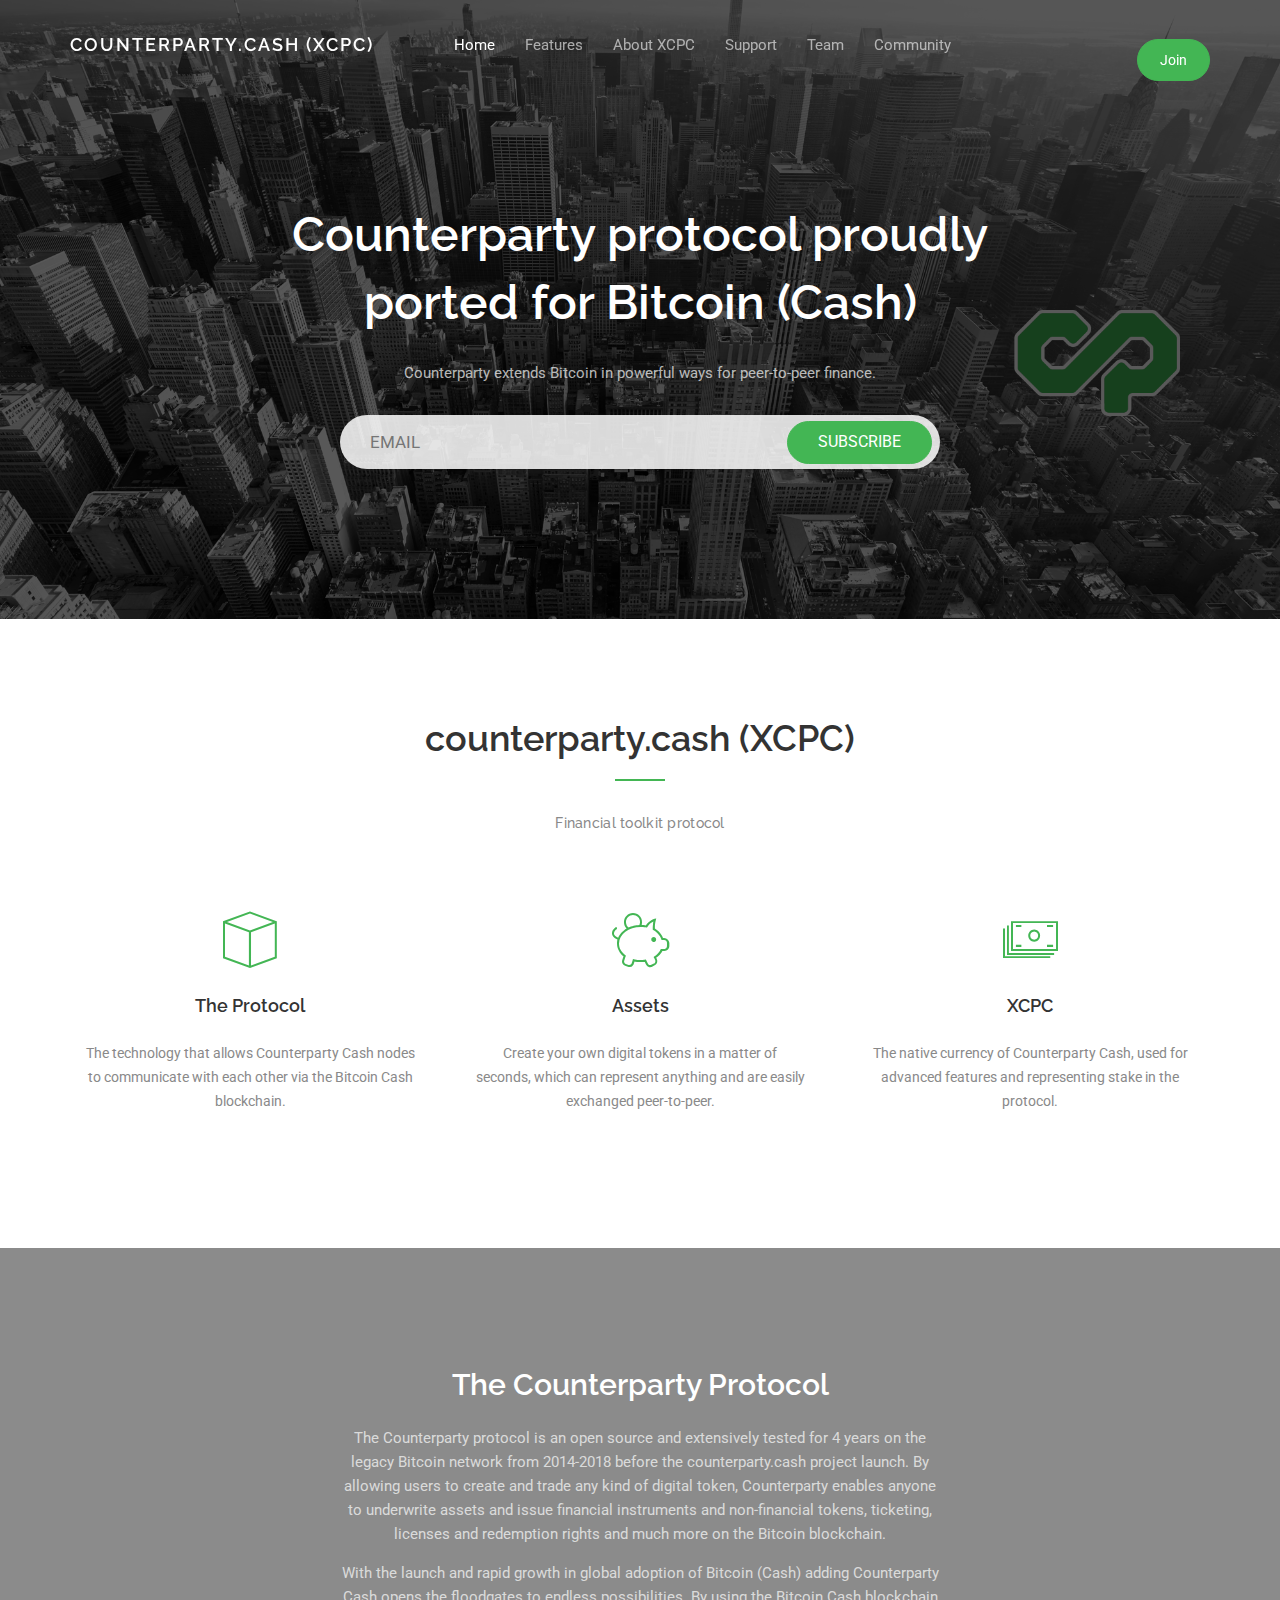
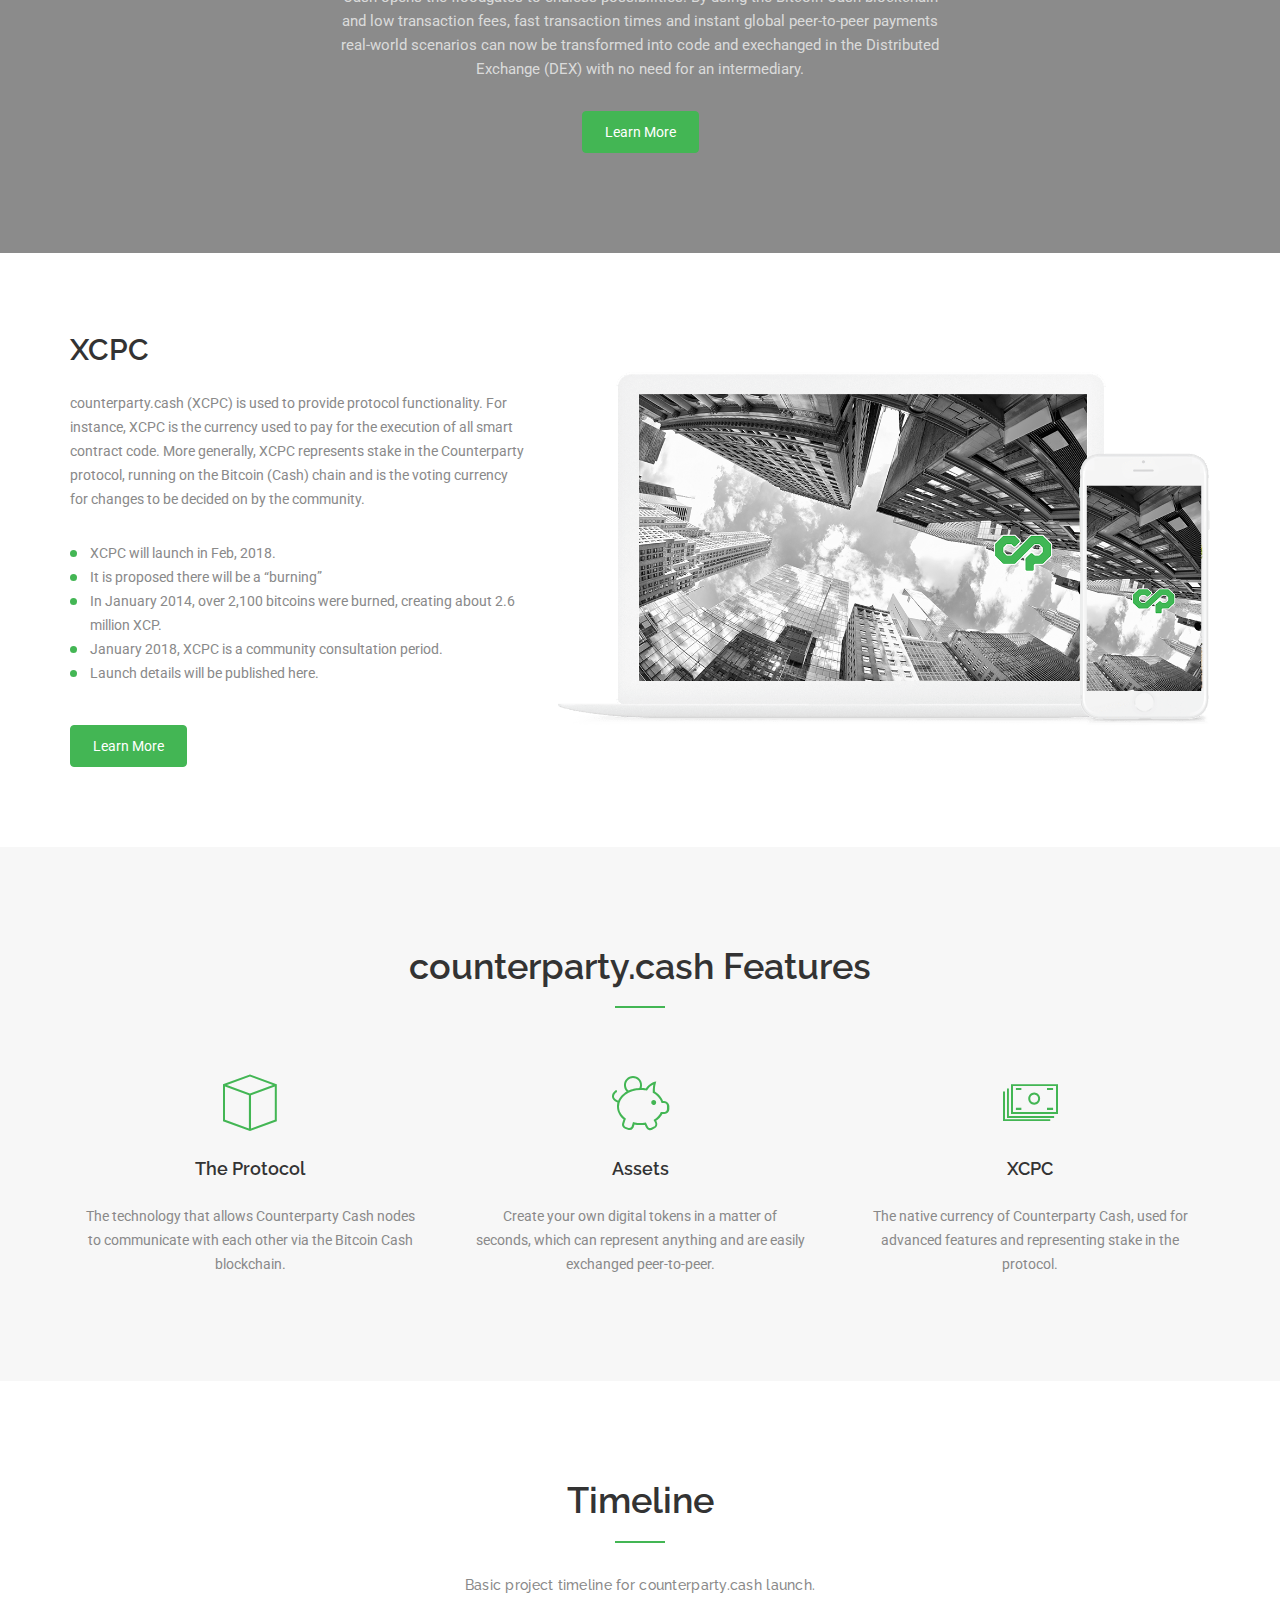
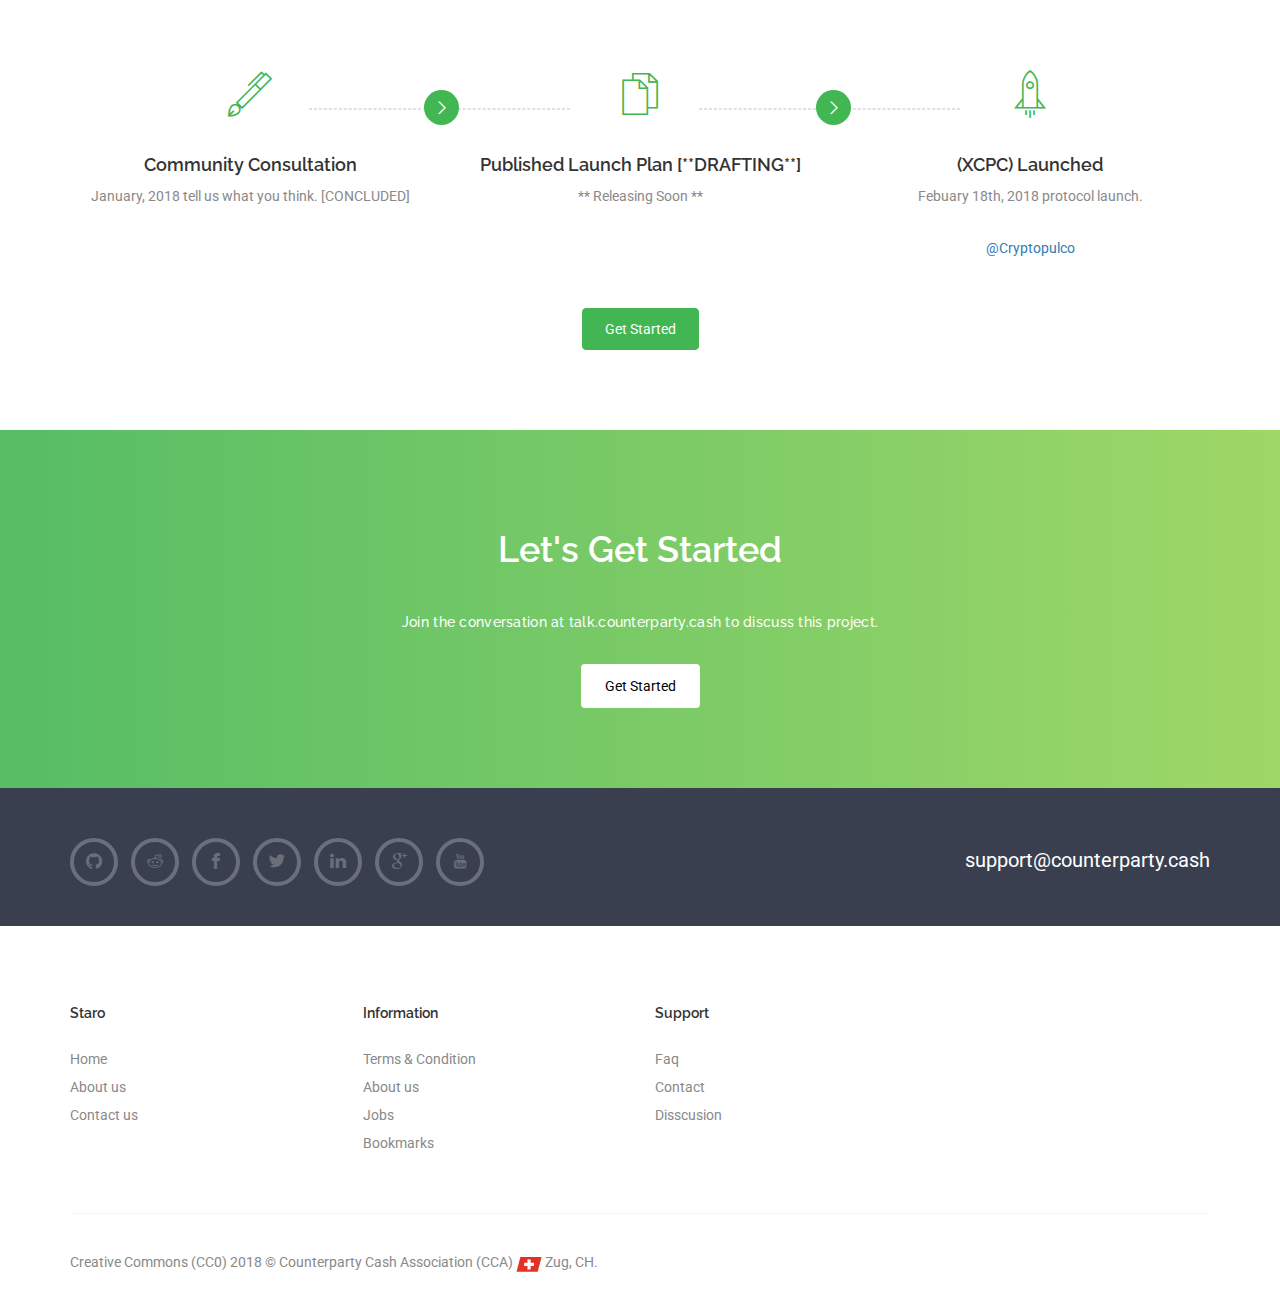
==== commit e6ed9184: "Deploy CounterpartyXCPC/public_html_cc0 to github.com/CounterpartyXCPC/public_html_cc0.git:build" ====
--- a/index.html
+++ b/index.html
@@ -1,7 +1,5 @@
 <!DOCTYPE html>
-<html lang="en" class="no-js">
 
-<!DOCTYPE html>
 <html lang="en-US">
 
 <head>
@@ -111,7 +109,7 @@
                 <div class="container">
                     <div class="row">
                         <div class="col-md-8 col-md-offset-2 text-white text-center">
-                            <h1 class="home-title">Counterparty protocol ported for Bitcoin (Cash)</h1>
+                            <h1 class="home-title">Counterparty protocol proudly ported for Bitcoin (Cash)</h1>
                             <p class="padding-t-15 home-desc">Counterparty extends Bitcoin in powerful ways for peer-to-peer finance.</p>
                             <div class="text-center subscribe-form margin-t-30">
                                 <form action="https://cash.us17.list-manage.com/subscribe/post?u=b8f3573bfebf7ef7341c91854&amp;id=841342227f" method="post" id="mc-embedded-subscribe-form" name="mc-embedded-subscribe-form" class="validate" target="_blank" novalidate>
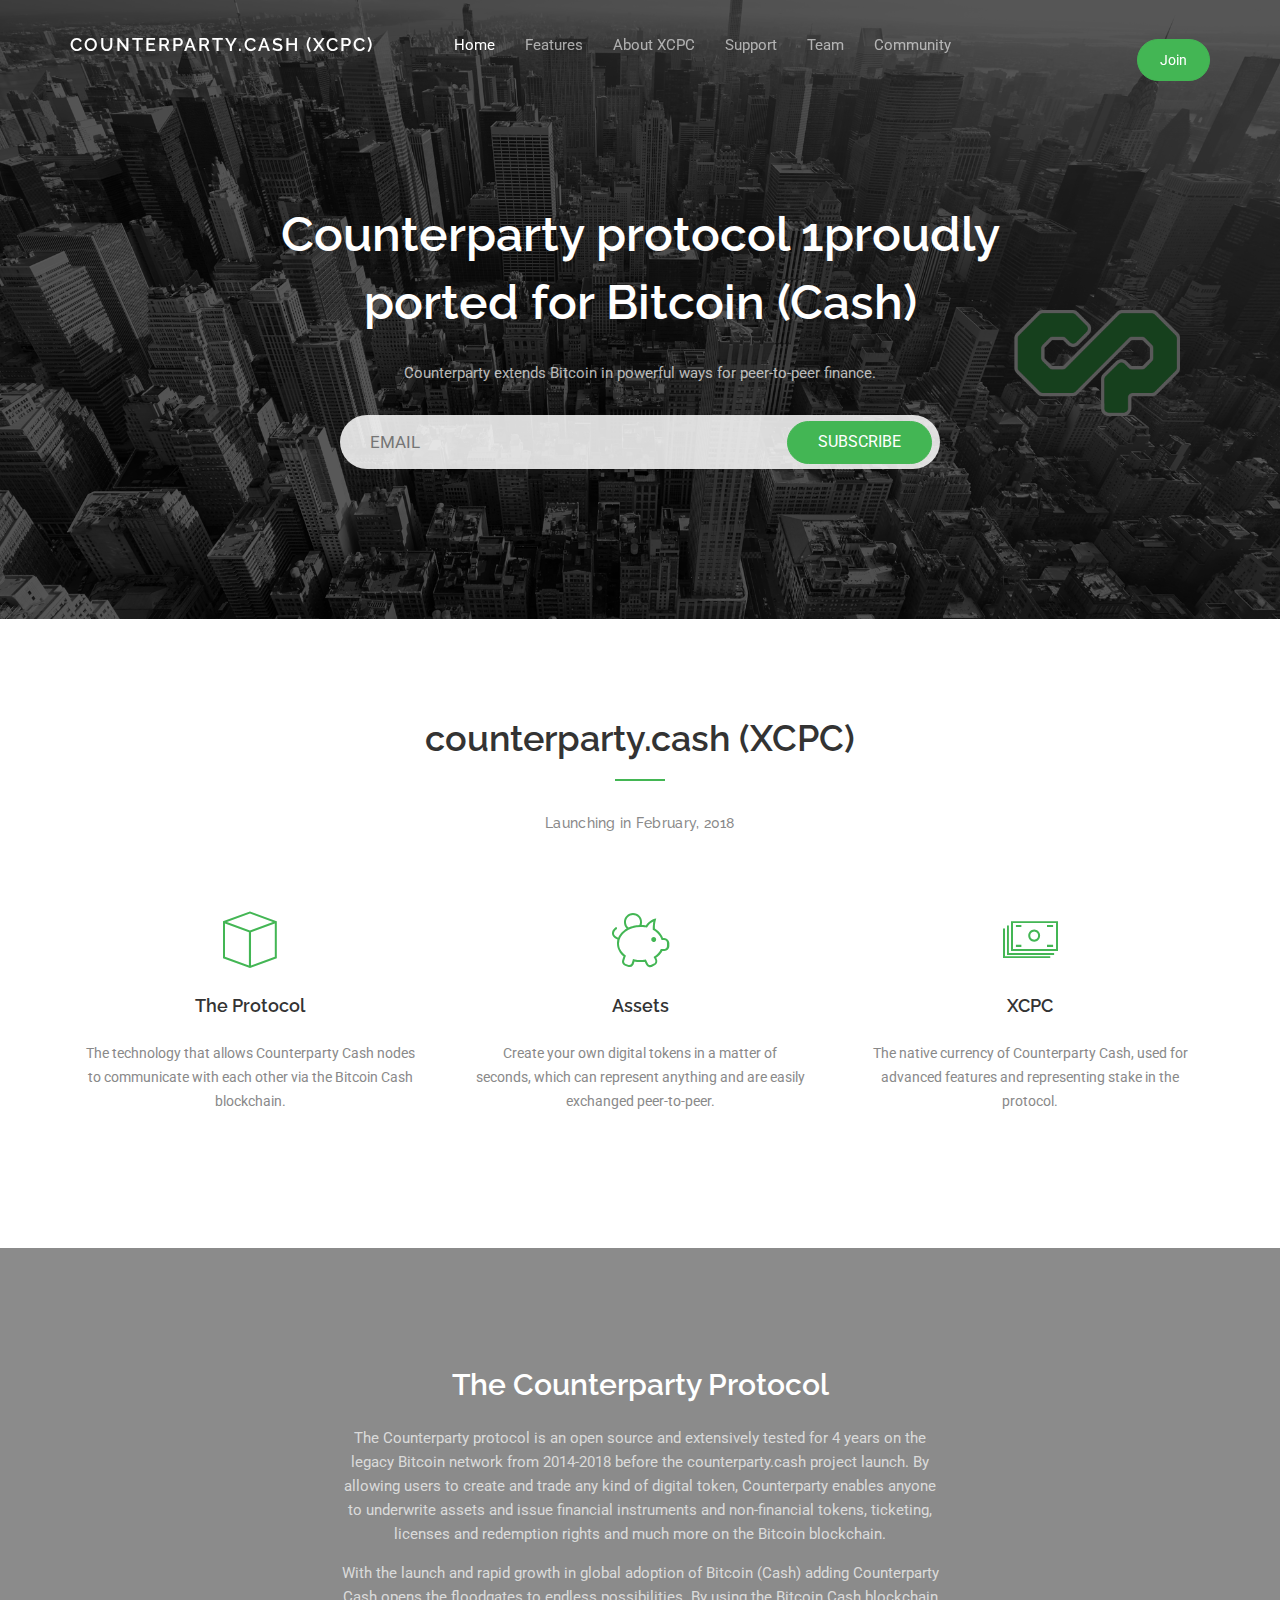
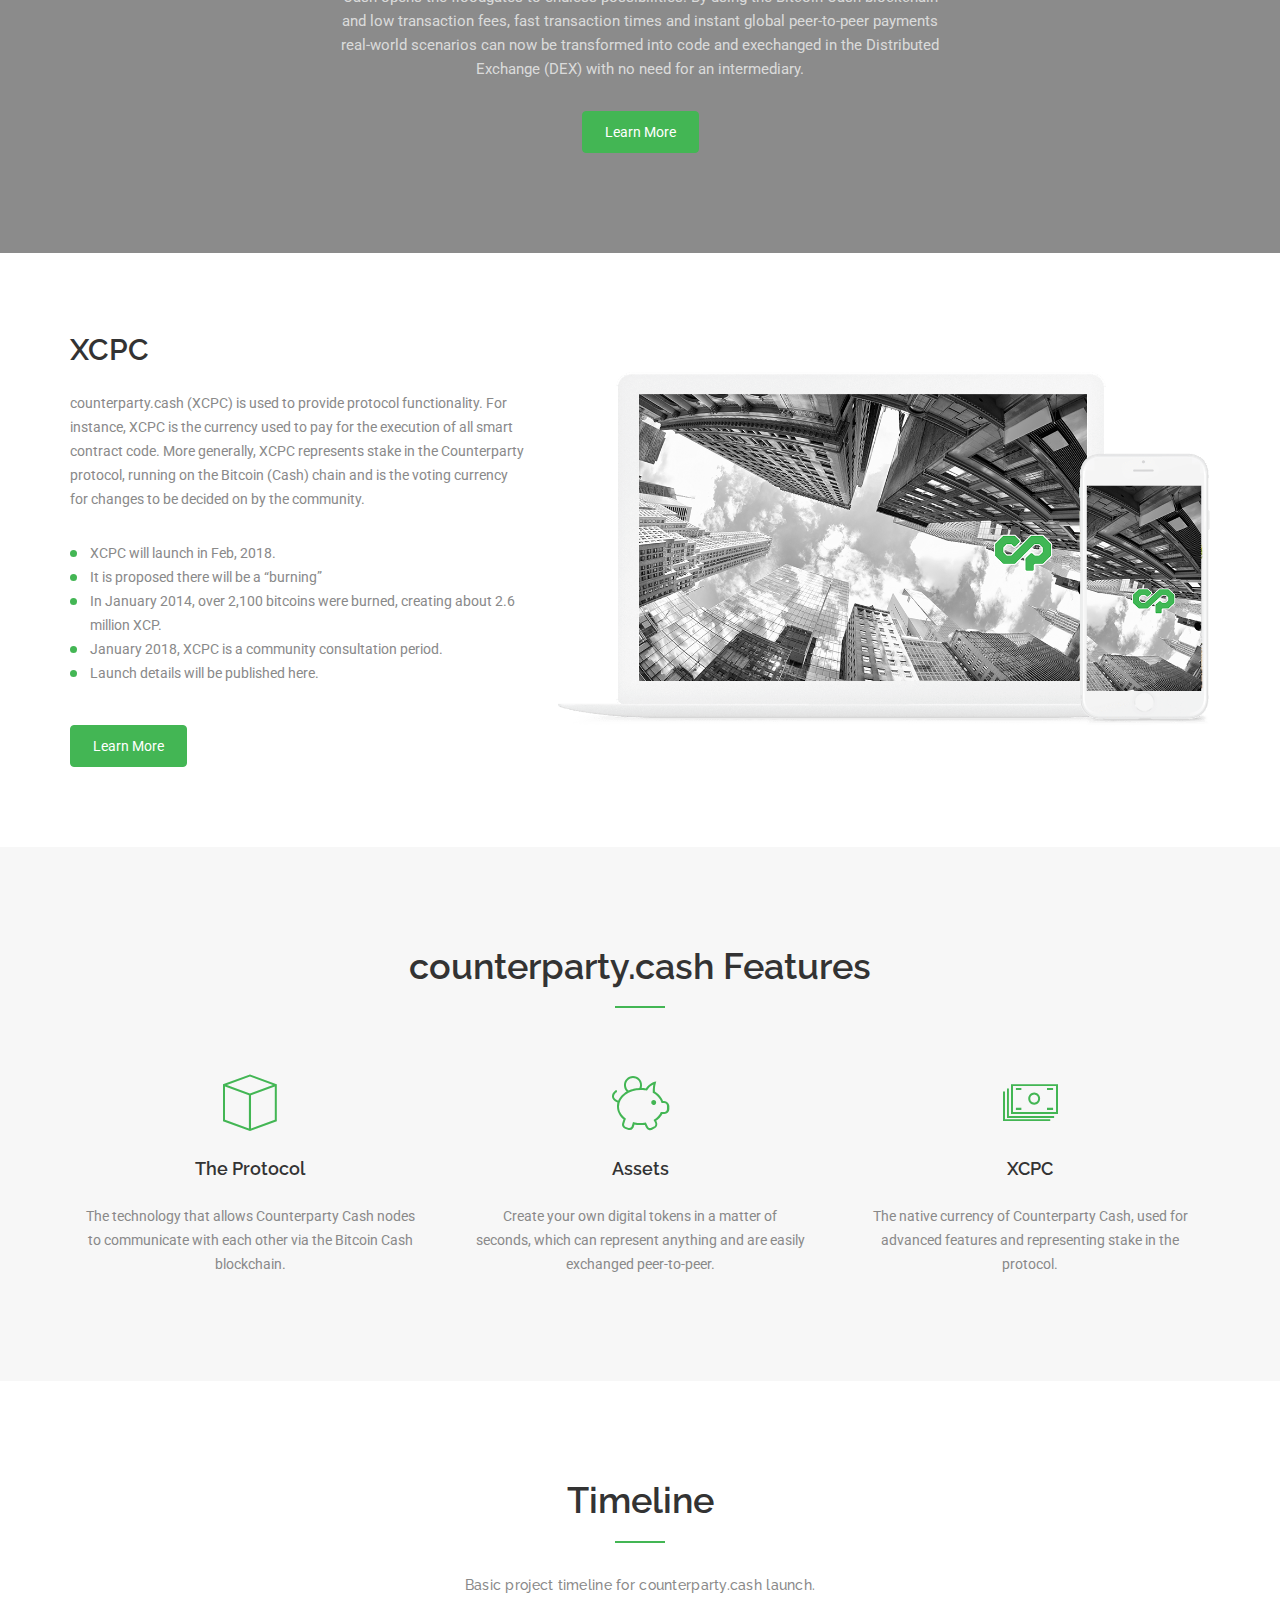
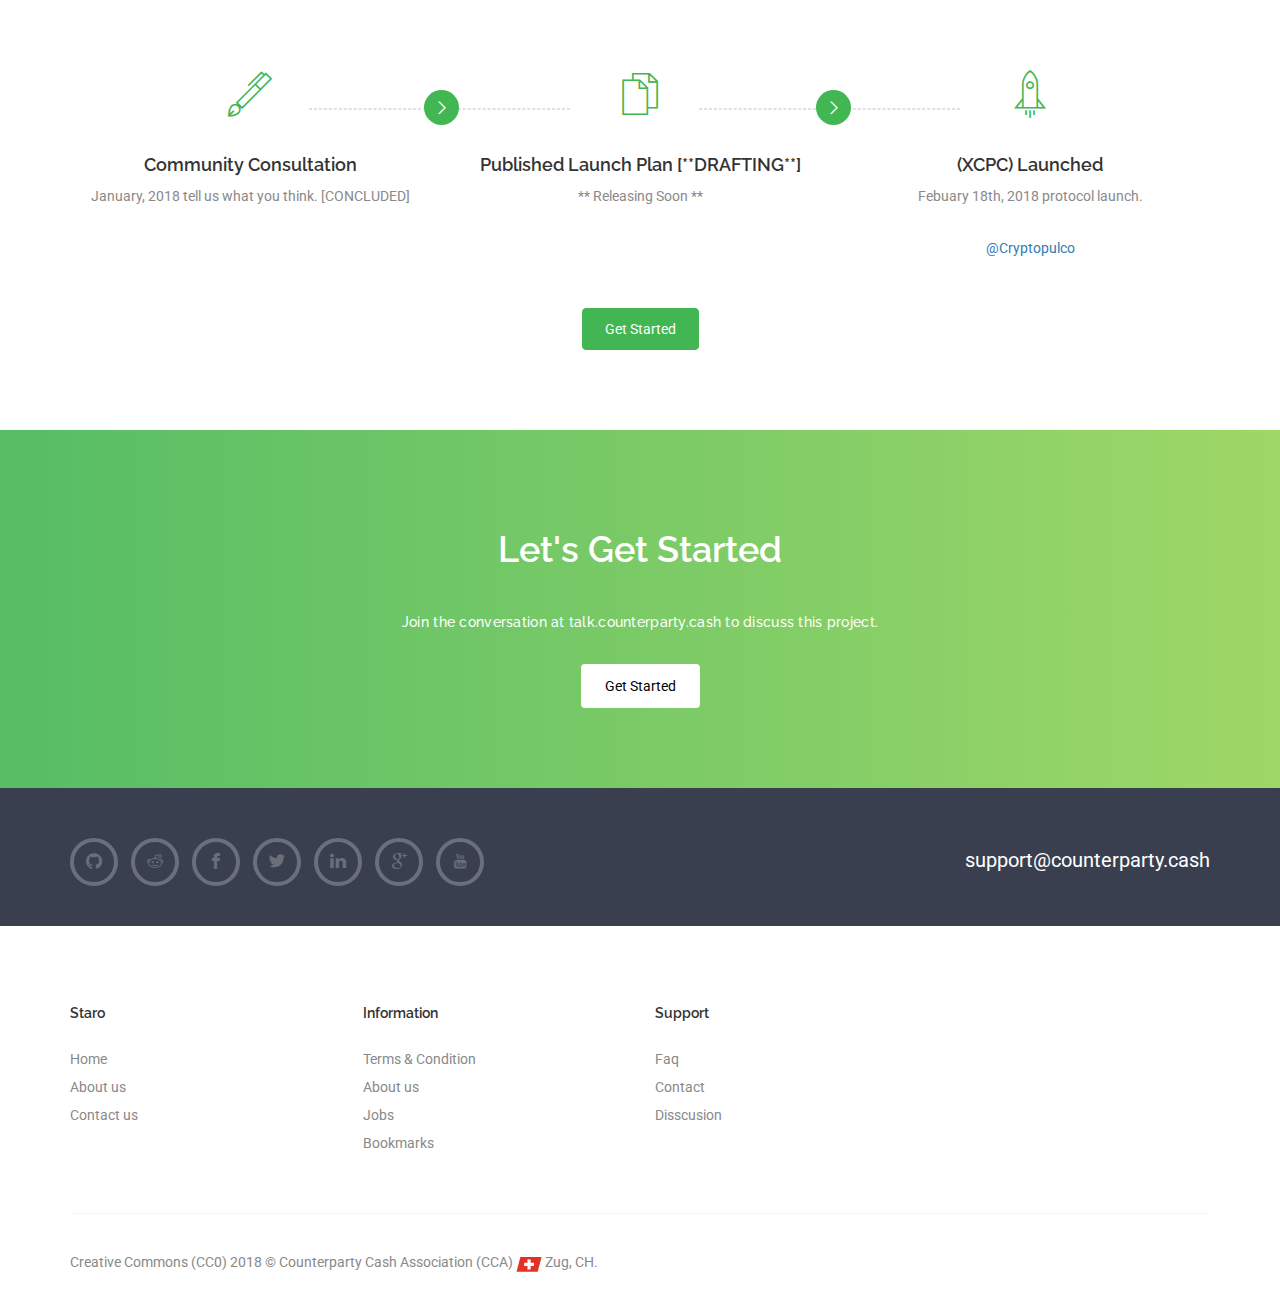
==== commit be9ed5b3: "Update: index files (test content trigger)" ====
--- a/index.html
+++ b/index.html
@@ -1,409 +1,392 @@
-<!DOCTYPE html>
-
-<html lang="en-US">
-
-<head>
-	<meta name="generator" content="Hugo 0.41" />
-    <meta charset="utf-8">
-    <meta http-equiv="X-UA-Compatible" content="chrome=1">
-    <meta name="HandheldFriendly" content="True">
-    <meta name="MobileOptimized" content="320">
-    <meta name="viewport" content="width=device-width, initial-scale=1.0">
-    <meta name="referrer" content="no-referrer">
-    
-    <meta name="description" content="XCPC - Counterparty protocol for Bitcoin (Cash)">
-    
-    <meta name="twitter:card" content="summary">
-    <meta name="twitter:domain" content="/">
-    
-    <meta name="twitter:image" content="/images/twitter/cp.png">
-    <meta name="twitter:title" property="og:title" itemprop="title name" content="Counterpart Cash Association (CCA)">
-    <meta name="twitter:description" property="og:description" itemprop="description" content="XCPC - Counterparty protocol for Bitcoin (Cash)">
-    <meta name="og:type" content="website">
-    <meta name="og:url" content="/">
-    <meta name="og:image" itemprop="image primaryImageOfPage" content="/images/twitter/cp.png">
-    
-    <title>Counterpart Cash Association (CCA)</title>
-    <link rel="shortcut icon" href="/" id="favicon">
-    <link rel="stylesheet" href="/css/style.css">
-    
-    <link rel="stylesheet" href="https://fonts.googleapis.com/css?family=Didact+Gothic">
-    <link rel="shortcut icon" href="images/favicon.ico">
-    
-    <link href="https://fonts.googleapis.com/css?family=Raleway:500,600|Roboto:400,500" rel="stylesheet">
-    
-    <link rel="stylesheet" type="text/css" href="/css/pe-icon-7-stroke.css" />
-    
-    <link rel="stylesheet" type="text/css" href="/css/pe-icon-social.css" />
-    
-    <link rel="stylesheet" type="text/css" href="/css/waves.css" />
-    
-    <link rel="stylesheet" type="text/css" href="/css/bootstrap.min.css" />
-    
-    <link rel="stylesheet" href="/css/magnific-popup.css">
-    
-    <link rel="stylesheet" type="text/css" href="/css/style.css" />
-    
-    <script src="https://code.jquery.com/jquery-3.2.1.min.js" integrity="sha256-hwg4gsxgFZhOsEEamdOYGBf13FyQuiTwlAQgxVSNgt4="
-        crossorigin="anonymous"></script>
-    
-    
-
-</head>
-
-<body data-spy="scroll" data-target="#data-scroll" data-hijacking="on" data-animation="scaleDown">
-    
-    <div class="navbar navbar-custom sticky navbar-fixed-top" role="navigation">
-        <div class="container">
-            
-            <div class="navbar-header">
-                <button type="button" class="navbar-toggle" data-toggle="collapse" data-target=".navbar-collapse">
-                    <i class="pe-7s-menu"></i>
-                </button>
-                
-                <a class="navbar-brand logo" href="index.html">
-                        counterparty.cash (XCPC)
-                    </a>
-            </div>
-            
-            
-            <div class="navbar-collapse collapse" id="data-scroll">
-                <ul class="nav navbar-nav navbar-center">
-                    <li class="active">
-                        <a href="#home">Home</a>
-                    </li>
-                    <li>
-                        <a href="#services">Features</a>
-                    </li>
-                    <li>
-                        <a href="#features">About XCPC</a>
-                    </li>
-                    <li>
-                        <a href="#pricing">Support</a>
-                    </li>
-                    <li>
-                        <a href="#team">Team</a>
-                    </li>
-                    <li>
-                        <a href="#contact">Community</a>
-                    </li>
-                </ul>
-                <ul class="nav navbar-nav navbar-right">
-                    <li>
-                        <a href="./join/">
-                            <button type="button" class="btn btn-custom navbar-btn btn-rounded waves-effect waves-light">Join</button>
-                        </a>
-                    </li>
-                </ul>
-            </div>
-            
-        </div>
-        
-    </div>
-    
-    
-    <section class="bg-images home-half" id="home">
-        <div class="bg-overlay"></div>
-        <div class="display-table">
-            <div class="home-cell-bottom">
-                <div class="container">
-                    <div class="row">
-                        <div class="col-md-8 col-md-offset-2 text-white text-center">
-                            <h1 class="home-title">Counterparty protocol proudly ported for Bitcoin (Cash)</h1>
-                            <p class="padding-t-15 home-desc">Counterparty extends Bitcoin in powerful ways for peer-to-peer finance.</p>
-                            <div class="text-center subscribe-form margin-t-30">
-                                <form action="https://cash.us17.list-manage.com/subscribe/post?u=b8f3573bfebf7ef7341c91854&amp;id=841342227f" method="post" id="mc-embedded-subscribe-form" name="mc-embedded-subscribe-form" class="validate" target="_blank" novalidate>
-                                    <input type="email" placeholder="EMAIL" id="mce-EMAIL">
-                                    <div style="position: absolute; left: -5000px;" aria-hidden="true">
-                                        <input type="text" name="b_b8f3573bfebf7ef7341c91854_841342227f" tabindex="-1" value="">
-                                    </div>
-                                    <button type="submit" class="btn btn-custom">Subscribe</button>
-                                </form>
-                            </div>
-                        </div>
-                    </div>
-                </div>
-            </div>
-        </div>
-    </section>
-    
-    
-    <section class="section" id="services">
-        <div class="container">
-            <div class="row">
-                <div class="col-md-8 col-md-offset-2">
-                    <h1 class="section-title text-center">counterparty.cash (XCPC)</h1>
-                    <div class="section-title-border margin-t-20"></div>
-                    <p class="section-subtitle text-muted text-center padding-t-30 font-secondary">Financial toolkit protocol</p>
-                </div>
-            </div>
-            <div class="row margin-t-30">
-                <div class="col-md-4 margin-t-20">
-                    <div class="services-box text-center">
-                        <i class="pe-7s-box2 text-custom"></i>
-                        <h4 class="padding-t-15">The Protocol</h4>
-                        <p class="padding-t-15 text-muted">The technology that allows Counterparty Cash nodes to communicate with each other via the Bitcoin Cash blockchain.</p>
-                    </div>
-                </div>
-                <div class="col-md-4 margin-t-20">
-                    <div class="services-box text-center">
-                        <i class="pe-7s-piggy text-custom"></i>
-                        <h4 class="padding-t-15">Assets</h4>
-                        <p class="padding-t-15 text-muted">Create your own digital tokens in a matter of seconds, which can represent anything and are easily exchanged peer-to-peer.</p>
-                    </div>
-                </div>
-                <div class="col-md-4 margin-t-20">
-                    <div class="services-box text-center">
-                        <i class="pe-7s-cash text-custom"></i>
-                        <h4 class="padding-t-15">XCPC</h4>
-                        <p class="padding-t-15 text-muted">The native currency of Counterparty Cash, used for advanced features and representing stake in the protocol.</p>
-                    </div>
-                </div>
-            </div>
-            <div class="row margin-t-30">
-            </div>
-        </div>
-    </section>
-    
-    
-    <section class="section bg-web-desc">
-        <div class="bg-overlay overlay-opacity-low"></div>
-        <div class="container">
-            <div class="row">
-                <div class="col-md-12 text-center">
-                    <h2 class="text-white">The Counterparty Protocol</h2>
-                    <p class="padding-t-15 home-desc">
-                        The Counterparty protocol is an open source and extensively tested for 4 years on the legacy Bitcoin network from 2014-2018 before the counterparty.cash project launch. By allowing users to create and trade any kind of digital token, Counterparty enables anyone to underwrite assets and issue financial instruments and non-financial tokens, ticketing, licenses and redemption rights and much more on the Bitcoin blockchain.</p>
-                    <p class="padding-t-15 home-desc">
-                        With the launch and rapid growth in global adoption of Bitcoin (Cash) adding Counterparty Cash opens the floodgates to endless possibilities. By using the Bitcoin Cash blockchain and low transaction fees, fast transaction times and instant global peer-to-peer payments real-world scenarios can now be transformed into code and exechanged in the Distributed Exchange (DEX) with no need for an intermediary.</p>
-                    <a href="https://talk.counterparty.cash" class="btn btn-custom margin-t-30 waves-effect waves-light">Learn More</a>
-                </div>
-            </div>
-        </div>
-    </section>
-    
-    
-    <section class="section" id="features">
-        <div class="container">
-            <div class="row vertical-content">
-                <div class="col-md-5">
-                    <div class="features-box">
-                        <h2 class="">XCPC</h2>
-                        <p class="text-muted web-desc">counterparty.cash (XCPC) is used to provide protocol functionality. For instance, XCPC is the currency used to pay for the execution of all smart contract code. More generally, XCPC represents stake in the Counterparty protocol, running on the Bitcoin (Cash) chain and is the voting currency for changes to be decided on by the community.
-                            <ul class="text-muted list-unstyled margin-t-30 features-item-list">
-                                <li class="">XCPC will launch in Feb, 2018.</li>
-                                <li class="">It is proposed there will be a “burning”</li>
-                                <li class="">In January 2014, over 2,100 bitcoins were burned, creating about 2.6 million XCP.</li>
-                                <li class="">January 2018, XCPC is a community consultation period.</li>
-                                <li class="">Launch details will be published here.</li>
-                            </ul>
-                            <a href="https://talk.counterparty.cash" class="btn btn-custom margin-t-30 waves-effect waves-light">Learn More</a>
-                    </div>
-                </div>
-                <div class="col-md-7">
-                    <div class="features-img features-right">
-                        <img src="/images/macbook.png" alt="macbook image" class="img-responsive">
-                    </div>
-                </div>
-            </div>
-        </div>
-    </section>
-    
-    
-    <section class="section bg-gray" id="pricing">
-        <div class="container">
-            <div class="row">
-                <div class="col-md-8 col-md-offset-2">
-                    <h1 class="section-title text-center">counterparty.cash Features</h1>
-                    <div class="section-title-border margin-t-20"></div>
-                </div>
-            </div>
-            <div class="row margin-t-30">
-                <div class="col-md-4 margin-t-20">
-                    <div class="services-box text-center">
-                        <i class="pe-7s-box2 text-custom"></i>
-                        <h4 class="padding-t-15">The Protocol</h4>
-                        <p class="padding-t-15 text-muted">The technology that allows Counterparty Cash nodes to communicate with each other via the Bitcoin Cash blockchain.</p>
-                    </div>
-                </div>
-                <div class="col-md-4 margin-t-20">
-                    <div class="services-box text-center">
-                        <i class="pe-7s-piggy text-custom"></i>
-                        <h4 class="padding-t-15">Assets</h4>
-                        <p class="padding-t-15 text-muted">Create your own digital tokens in a matter of seconds, which can represent anything and are easily exchanged peer-to-peer.</p>
-                    </div>
-                </div>
-                <div class="col-md-4 margin-t-20">
-                    <div class="services-box text-center">
-                        <i class="pe-7s-cash text-custom"></i>
-                        <h4 class="padding-t-15">XCPC</h4>
-                        <p class="padding-t-15 text-muted">The native currency of Counterparty Cash, used for advanced features and representing stake in the protocol.</p>
-                    </div>
-                </div>
-            </div>
-        </div>
-    </section>
-    
-    
-    <section class="section">
-        <div class="container">
-            <div class="row">
-                <div class="col-md-8 col-md-offset-2">
-                    <h1 class="section-title text-center">Timeline</h1>
-                    <div class="section-title-border margin-t-20"></div>
-                    <p class="section-subtitle text-muted text-center font-secondary padding-t-30">Basic project timeline for counterparty.cash launch.</p>
-                </div>
-            </div>
-            <div class="row">
-                <div class="col-md-6 text-center process-left-icon-1">
-                    <i class="pe-7s-angle-right"></i>
-                </div>
-                <div class="col-md-6 text-center process-left-icon-2">
-                    <i class="pe-7s-angle-right"></i>
-                </div>
-            </div>
-            <div class="row margin-t-50">
-                <div class="col-md-4 plan-line">
-                    <div class="text-center process-box">
-                        <i class="pe-7s-pen text-custom"></i>
-                        <h4 class="padding-t-15">Community Consultation</h4>
-                        <p class="text-muted">January, 2018 tell us what you think. [CONCLUDED]</p>
-                    </div>
-                </div>
-                <div class="col-md-4 plan-line">
-                    <div class="text-center process-box">
-                        <i class="pe-7s-copy-file text-custom"></i>
-                        <h4 class="padding-t-15">Published Launch Plan [**DRAFTING**]</h4>
-                        <p class="text-muted">** Releasing Soon **</p>
-                    </div>
-                </div>
-                <div class="col-md-4">
-                    <div class="text-center process-box">
-                        <i class="pe-7s-rocket text-custom"></i>
-                        <h4 class="padding-t-15">(XCPC) Launched</h4>
-                        <p class="text-muted">Febuary 18th, 2018 protocol launch.</p>
-                        <br />
-                        <a href="https://anarchapulco.com">@Cryptopulco</a>
-                    </div>
-                </div>
-                <div class="text-center">
-                    <a href="https://talk.counterparty.cash" class="btn btn-custom waves-light waves-effect margin-t-50">Get Started</a>
-                </div>
-            </div>
-        </div>
-    </section>
-    
-    
-    <section class="section bg-started">
-        <div class="bg-overlay bg-overlay-gradient"></div>
-        <div class="container">
-            <div class="row">
-                <div class="col-md-8 col-md-offset-2 text-center">
-                    <h1 class="get-started-title text-white text-capitalize">Let's Get Started</h1>
-                    <p class="section-subtitle font-secondary text-white text-center padding-t-30">Join the conversation at talk.counterparty.cash to discuss this project.</p>
-                    <a href="https://talk.counterparty.cash" class="btn btn-bg-white waves-effect margin-t-20">Get Started</a>
-                </div>
-            </div>
-        </div>
-    </section>
-    
-    
-    <section class="cta bg-dark" id="contact">
-        <div class="container">
-            <div class="row">
-                <div class="col-md-6">
-                    <ul class="list-inline social margin-t-20">
-                        <li><a href="https://github.com/counterpartyxcpc" class="social-icon"><i class="pe-so-github"></i></a></li>
-                        <li><a href="https://www.reddit.com/r/counterparty_xcpc" class="social-icon"><i class="pe-so-reddit"></i></a></li>
-                        <li><a href="fb.me/xcpcash" class="social-icon"><i class="pe-so-facebook"></i></a></li>
-                        <li><a href="https://twitter.com/XCPCash" class="social-icon"><i class="pe-so-twitter"></i></a></li>
-                        <li><a href="https://www.linkedin.com/company/counterparty-xcpc/" class="social-icon"><i class="pe-so-linkedin"></i></a></li>
-                        <li><a href="https://plus.google.com/u/0/b/106386517475445267957/106386517475445267957" class="social-icon"><i class="pe-so-google-plus"></i></a></li>
-                        <li><a href="https://www.youtube.com/channel/UC57TDCMn5f1KaQtwYutXF4Q" class="social-icon"><i class="pe-so-youtube-1"></i></a></li>
-                    </ul>
-                </div>
-                <div class="col-md-3 text-white margin-t-30">
-                    <p class="margin-b-0 contact-title"><i class=""></i></p>
-                </div>
-                <div class="col-md-3 text-white margin-t-30 text-right">
-                    <p class="contact-title"><i class=""></i>&nbsp; support@counterparty.cash</p>
-                </div>
-            </div>
-        </div>
-    </section>
-    
-    
-    <footer class="footer">
-        <div class="container">
-            <div class="row">
-                <div class="col-md-3 margin-t-20">
-                    <h5>Staro</h5>
-                    <div class="text-muted margin-t-20">
-                        <ul class="list-unstyled footer-list">
-                            <li><a href="#">Home</a></li>
-                            <li><a href="#">About us</a></li>
-                            <li><a href="#">Contact us</a></li>
-                        </ul>
-                    </div>
-                </div>
-                <div class="col-md-3 margin-t-20">
-                    <h5>Information</h5>
-                    <div class="text-muted margin-t-20">
-                        <ul class="list-unstyled footer-list">
-                            <li><a href="#">Terms & Condition</a></li>
-                            <li><a href="#">About us</a></li>
-                            <li><a href="#">Jobs</a></li>
-                            <li><a href="#">Bookmarks</a></li>
-                        </ul>
-                    </div>
-                </div>
-                <div class="col-md-3 margin-t-20">
-                    <h5>Support</h5>
-                    <div class="text-muted margin-t-20">
-                        <ul class="list-unstyled footer-list">
-                            <li><a href="">Faq</a></li>
-                            <li><a href="">Contact</a></li>
-                            <li><a href="https://talk.counterparty.cash">Disscusion</a></li>
-                        </ul>
-                    </div>
-                </div>
-                
-            </div>
-        </div>
-    </footer>
-    
-    
-    <div class="container">
-        <div class="row">
-            <div class="col-md-12">
-                <div class="footer-alt-border"></div>
-                <div class="footer-alt">
-                    <div class="pull-left float-none">
-                        <p class="copy-rights text-muted">Creative Commons (CC0) 2018 © Counterparty Cash Association (CCA) <img class="logo" src="/images/swiss_flag.svg" alt="swiss flag" height="16px"> Zug, CH.</p>
-                    </div>
-                    <div class="pull-right float-none">
-                        
-                    </div>
-                    <div class="clearfix"></div>
-                </div>
-            </div>
-        </div>
-    </div>
-    
-    
-    <script src="js/jquery-2.1.4.min.js"></script>
-    <script src="js/bootstrap.min.js"></script>
-    
-    <script src="js/jquery.sticky.js"></script>
-    
-    <script src="js/waves.min.js"></script>
-    
-    <script type="text/javascript" src="js/parallax.min.js"></script>
-    
-    <script type="text/javascript" src="js/jquery.magnific-popup.min.js"></script>
-    
-    <script type="text/javascript" src="js/jquery.easing.1.3.min.js"></script>
-    <script src="js/app.js"></script>
-</body>
-
+<!DOCTYPE html>
+<html lang="en" class="no-js">
+
+<head>
+    <meta charset="utf-8">
+    <meta name="viewport" content="width=device-width, initial-scale=1">
+    <title>XCPC - Counterparty protocol for Bitcoin (Cash)</title>
+    <meta name="description" content="" />
+    <meta name="keywords" content="" />
+    <meta name="author" content="Coderthemes" />
+    <link rel="shortcut icon" href="images/favicon.ico">
+    <!-- Google Font -->
+    <link href="https://fonts.googleapis.com/css?family=Raleway:500,600|Roboto:400,500" rel="stylesheet">
+    <!-- pe-icon-7 Css-->
+    <link rel="stylesheet" type="text/css" href="css/pe-icon-7-stroke.css" />
+    <!-- pe-icon-social Css-->
+    <link rel="stylesheet" type="text/css" href="css/pe-icon-social.css" />
+    <!-- Waves effect Css-->
+    <link rel="stylesheet" type="text/css" href="css/waves.css" />
+    <!-- Bootstrap Css-->
+    <link rel="stylesheet" type="text/css" href="css/bootstrap.min.css" />
+    <!-- Magnific-popup -->
+    <link rel="stylesheet" href="css/magnific-popup.css">
+    <!-- Custom Css -->
+    <link rel="stylesheet" type="text/css" href="css/style.css" />
+</head>
+
+<body data-spy="scroll" data-target="#data-scroll" data-hijacking="on" data-animation="scaleDown">
+    <!-- Navbar -->
+    <div class="navbar navbar-custom sticky navbar-fixed-top" role="navigation">
+        <div class="container">
+            <!-- Navbar-header -->
+            <div class="navbar-header">
+                <button type="button" class="navbar-toggle" data-toggle="collapse" data-target=".navbar-collapse">
+                    <i class="pe-7s-menu"></i>
+                </button>
+                <!-- LOGO -->
+                <a class="navbar-brand logo" href="index.html">
+                        counterparty.cash (XCPC)
+                    </a>
+            </div>
+            <!-- end navbar-header -->
+            <!-- menu -->
+            <div class="navbar-collapse collapse" id="data-scroll">
+                <ul class="nav navbar-nav navbar-center">
+                    <li class="active">
+                        <a href="#home">Home</a>
+                    </li>
+                    <li>
+                        <a href="#services">Features</a>
+                    </li>
+                    <li>
+                        <a href="#features">About XCPC</a>
+                    </li>
+                    <li>
+                        <a href="#pricing">Support</a>
+                    </li>
+                    <li>
+                        <a href="#team">Team</a>
+                    </li>
+                    <li>
+                        <a href="#contact">Community</a>
+                    </li>
+                </ul>
+                <ul class="nav navbar-nav navbar-right">
+                    <li>
+                        <a href="https://counterparty.cash/join.html">
+                            <button type="button" class="btn btn-custom navbar-btn btn-rounded waves-effect waves-light">Join</button>
+                        </a>
+                    </li>
+                </ul>
+            </div>
+            <!--/Menu -->
+        </div>
+        <!-- end container -->
+    </div>
+    <!--END NAVBAR-->
+    <!--START HOME-->
+    <section class="bg-images home-half" id="home">
+        <div class="bg-overlay"></div>
+        <div class="display-table">
+            <div class="home-cell-bottom">
+                <div class="container">
+                    <div class="row">
+                        <div class="col-md-8 col-md-offset-2 text-white text-center">
+                            <h1 class="home-title">Counterparty protocol 1proudly ported for Bitcoin (Cash)</h1>
+                            <p class="padding-t-15 home-desc">Counterparty extends Bitcoin in powerful ways for peer-to-peer finance.</p>
+                            <div class="text-center subscribe-form margin-t-30">
+                                <form action="https://cash.us17.list-manage.com/subscribe/post?u=b8f3573bfebf7ef7341c91854&amp;id=841342227f" method="post" id="mc-embedded-subscribe-form" name="mc-embedded-subscribe-form" class="validate" target="_blank" novalidate>
+                                    <input type="email" placeholder="EMAIL" id="mce-EMAIL">
+                                    <div style="position: absolute; left: -5000px;" aria-hidden="true">
+                                        <input type="text" name="b_b8f3573bfebf7ef7341c91854_841342227f" tabindex="-1" value="">
+                                    </div>
+                                    <button type="submit" class="btn btn-custom">Subscribe</button>
+                                </form>
+                            </div>
+                        </div>
+                    </div>
+                </div>
+            </div>
+        </div>
+    </section>
+    <!--END HOME-->
+    <!--START SERVICES-->
+    <section class="section" id="services">
+        <div class="container">
+            <div class="row">
+                <div class="col-md-8 col-md-offset-2">
+                    <h1 class="section-title text-center">counterparty.cash (XCPC)</h1>
+                    <div class="section-title-border margin-t-20"></div>
+                    <p class="section-subtitle text-muted text-center padding-t-30 font-secondary">Launching in February, 2018
+                </div>
+            </div>
+            <div class="row margin-t-30">
+                <div class="col-md-4 margin-t-20">
+                    <div class="services-box text-center">
+                        <i class="pe-7s-box2 text-custom"></i>
+                        <h4 class="padding-t-15">The Protocol</h4>
+                        <p class="padding-t-15 text-muted">The technology that allows Counterparty Cash nodes to communicate with each other via the Bitcoin Cash blockchain.</p>
+                    </div>
+                </div>
+                <div class="col-md-4 margin-t-20">
+                    <div class="services-box text-center">
+                        <i class="pe-7s-piggy text-custom"></i>
+                        <h4 class="padding-t-15">Assets</h4>
+                        <p class="padding-t-15 text-muted">Create your own digital tokens in a matter of seconds, which can represent anything and are easily exchanged peer-to-peer.</p>
+                    </div>
+                </div>
+                <div class="col-md-4 margin-t-20">
+                    <div class="services-box text-center">
+                        <i class="pe-7s-cash text-custom"></i>
+                        <h4 class="padding-t-15">XCPC</h4>
+                        <p class="padding-t-15 text-muted">The native currency of Counterparty Cash, used for advanced features and representing stake in the protocol.</p>
+                    </div>
+                </div>
+            </div>
+            <div class="row margin-t-30">
+            </div>
+        </div>
+    </section>
+    <!--START SERVICES-->
+    <!--START WEBSITE-DESCRIPTION-->
+    <section class="section bg-web-desc">
+        <div class="bg-overlay overlay-opacity-low"></div>
+        <div class="container">
+            <div class="row">
+                <div class="col-md-12 text-center">
+                    <h2 class="text-white">The Counterparty Protocol</h2>
+                    <p class="padding-t-15 home-desc">
+                        The Counterparty protocol is an open source and extensively tested for 4 years on the legacy Bitcoin network from 2014-2018 before the counterparty.cash project launch. By allowing users to create and trade any kind of digital token, Counterparty enables anyone to underwrite assets and issue financial instruments and non-financial tokens, ticketing, licenses and redemption rights and much more on the Bitcoin blockchain.</p>
+                    <p class="padding-t-15 home-desc">
+                        With the launch and rapid growth in global adoption of Bitcoin (Cash) adding Counterparty Cash opens the floodgates to endless possibilities. By using the Bitcoin Cash blockchain and low transaction fees, fast transaction times and instant global peer-to-peer payments real-world scenarios can now be transformed into code and exechanged in the Distributed Exchange (DEX) with no need for an intermediary.</p>
+                    <a href="https://talk.counterparty.cash" class="btn btn-custom margin-t-30 waves-effect waves-light">Learn More</a>
+                </div>
+            </div>
+        </div>
+    </section>
+    <!--END WEBSITE-DESCRIPTION-->
+    <!--END ABOUT US-->
+    <section class="section" id="features">
+        <div class="container">
+            <div class="row vertical-content">
+                <div class="col-md-5">
+                    <div class="features-box">
+                        <h2 class="">XCPC</h2>
+                        <p class="text-muted web-desc">counterparty.cash (XCPC) is used to provide protocol functionality. For instance, XCPC is the currency used to pay for the execution of all smart contract code. More generally, XCPC represents stake in the Counterparty protocol, running on the Bitcoin (Cash) chain and is the voting currency for changes to be decided on by the community.
+                            <ul class="text-muted list-unstyled margin-t-30 features-item-list">
+                                <li class="">XCPC will launch in Feb, 2018.</li>
+                                <li class="">It is proposed there will be a “burning”</li>
+                                <li class="">In January 2014, over 2,100 bitcoins were burned, creating about 2.6 million XCP.</li>
+                                <li class="">January 2018, XCPC is a community consultation period.</li>
+                                <li class="">Launch details will be published here.</li>
+                            </ul>
+                            <a href="https://talk.counterparty.cash" class="btn btn-custom margin-t-30 waves-effect waves-light">Learn More</a>
+                    </div>
+                </div>
+                <div class="col-md-7">
+                    <div class="features-img features-right">
+                        <img src="images/macbook.png" alt="macbook image" class="img-responsive">
+                    </div>
+                </div>
+            </div>
+        </div>
+    </section>
+    <!--END ABOUT US-->
+    <!--START PRICING-->
+    <section class="section bg-gray" id="pricing">
+        <div class="container">
+            <div class="row">
+                <div class="col-md-8 col-md-offset-2">
+                    <h1 class="section-title text-center">counterparty.cash Features</h1>
+                    <div class="section-title-border margin-t-20"></div>
+                </div>
+            </div>
+            <div class="row margin-t-30">
+                <div class="col-md-4 margin-t-20">
+                    <div class="services-box text-center">
+                        <i class="pe-7s-box2 text-custom"></i>
+                        <h4 class="padding-t-15">The Protocol</h4>
+                        <p class="padding-t-15 text-muted">The technology that allows Counterparty Cash nodes to communicate with each other via the Bitcoin Cash blockchain.</p>
+                    </div>
+                </div>
+                <div class="col-md-4 margin-t-20">
+                    <div class="services-box text-center">
+                        <i class="pe-7s-piggy text-custom"></i>
+                        <h4 class="padding-t-15">Assets</h4>
+                        <p class="padding-t-15 text-muted">Create your own digital tokens in a matter of seconds, which can represent anything and are easily exchanged peer-to-peer.</p>
+                    </div>
+                </div>
+                <div class="col-md-4 margin-t-20">
+                    <div class="services-box text-center">
+                        <i class="pe-7s-cash text-custom"></i>
+                        <h4 class="padding-t-15">XCPC</h4>
+                        <p class="padding-t-15 text-muted">The native currency of Counterparty Cash, used for advanced features and representing stake in the protocol.</p>
+                    </div>
+                </div>
+            </div>
+        </div>
+    </section>
+    <!--ENd PRICING-->
+    <!--START PROCESS-->
+    <section class="section">
+        <div class="container">
+            <div class="row">
+                <div class="col-md-8 col-md-offset-2">
+                    <h1 class="section-title text-center">Timeline</h1>
+                    <div class="section-title-border margin-t-20"></div>
+                    <p class="section-subtitle text-muted text-center font-secondary padding-t-30">Basic project timeline for counterparty.cash launch.</p>
+                </div>
+            </div>
+            <div class="row">
+                <div class="col-md-6 text-center process-left-icon-1">
+                    <i class="pe-7s-angle-right"></i>
+                </div>
+                <div class="col-md-6 text-center process-left-icon-2">
+                    <i class="pe-7s-angle-right"></i>
+                </div>
+            </div>
+            <div class="row margin-t-50">
+                <div class="col-md-4 plan-line">
+                    <div class="text-center process-box">
+                        <i class="pe-7s-pen text-custom"></i>
+                        <h4 class="padding-t-15">Community Consultation</h4>
+                        <p class="text-muted">January, 2018 tell us what you think. [CONCLUDED]</p>
+                    </div>
+                </div>
+                <div class="col-md-4 plan-line">
+                    <div class="text-center process-box">
+                        <i class="pe-7s-copy-file text-custom"></i>
+                        <h4 class="padding-t-15">Published Launch Plan [**DRAFTING**]</h4>
+                        <p class="text-muted">** Releasing Soon **</p>
+                    </div>
+                </div>
+                <div class="col-md-4">
+                    <div class="text-center process-box">
+                        <i class="pe-7s-rocket text-custom"></i>
+                        <h4 class="padding-t-15">(XCPC) Launched</h4>
+                        <p class="text-muted">Febuary 18th, 2018 protocol launch.</p>
+                        <br />
+                        <a href="https://anarchapulco.com">@Cryptopulco</a>
+                    </div>
+                </div>
+                <div class="text-center">
+                    <a href="https://talk.counterparty.cash" class="btn btn-custom waves-light waves-effect margin-t-50">Get Started</a>
+                </div>
+            </div>
+        </div>
+    </section>
+    <!--END PROCESS-->
+    <!--START GET STARTED-->
+    <section class="section bg-started">
+        <div class="bg-overlay bg-overlay-gradient"></div>
+        <div class="container">
+            <div class="row">
+                <div class="col-md-8 col-md-offset-2 text-center">
+                    <h1 class="get-started-title text-white text-capitalize">Let's Get Started</h1>
+                    <p class="section-subtitle font-secondary text-white text-center padding-t-30">Join the conversation at talk.counterparty.cash to discuss this project.</p>
+                    <a href="https://talk.counterparty.cash" class="btn btn-bg-white waves-effect margin-t-20">Get Started</a>
+                </div>
+            </div>
+        </div>
+    </section>
+    <!--END GET STARTED-->
+    <!--START SOCIAL-->
+    <section class="cta bg-dark" id="contact">
+        <div class="container">
+            <div class="row">
+                <div class="col-md-6">
+                    <ul class="list-inline social margin-t-20">
+                        <li><a href="https://github.com/counterpartyxcpc" class="social-icon"><i class="pe-so-github"></i></a></li>
+                        <li><a href="https://www.reddit.com/r/counterparty_xcpc" class="social-icon"><i class="pe-so-reddit"></i></a></li>
+                        <li><a href="fb.me/xcpcash" class="social-icon"><i class="pe-so-facebook"></i></a></li>
+                        <li><a href="https://twitter.com/XCPCash" class="social-icon"><i class="pe-so-twitter"></i></a></li>
+                        <li><a href="https://www.linkedin.com/company/counterparty-xcpc/" class="social-icon"><i class="pe-so-linkedin"></i></a></li>
+                        <li><a href="https://plus.google.com/u/0/b/106386517475445267957/106386517475445267957" class="social-icon"><i class="pe-so-google-plus"></i></a></li>
+                        <li><a href="https://www.youtube.com/channel/UC57TDCMn5f1KaQtwYutXF4Q" class="social-icon"><i class="pe-so-youtube-1"></i></a></li>
+                    </ul>
+                </div>
+                <div class="col-md-3 text-white margin-t-30">
+                    <p class="margin-b-0 contact-title"><i class=""></i></p>
+                </div>
+                <div class="col-md-3 text-white margin-t-30 text-right">
+                    <p class="contact-title"><i class=""></i>&nbsp; support@counterparty.cash</p>
+                </div>
+            </div>
+        </div>
+    </section>
+    <!--END SOCIAL-->
+    <!--START FOOTER-->
+    <footer class="footer">
+        <div class="container">
+            <div class="row">
+                <div class="col-md-3 margin-t-20">
+                    <h5>Staro</h5>
+                    <div class="text-muted margin-t-20">
+                        <ul class="list-unstyled footer-list">
+                            <li><a href="#">Home</a></li>
+                            <li><a href="#">About us</a></li>
+                            <li><a href="#">Contact us</a></li>
+                        </ul>
+                    </div>
+                </div>
+                <div class="col-md-3 margin-t-20">
+                    <h5>Information</h5>
+                    <div class="text-muted margin-t-20">
+                        <ul class="list-unstyled footer-list">
+                            <li><a href="#">Terms & Condition</a></li>
+                            <li><a href="#">About us</a></li>
+                            <li><a href="#">Jobs</a></li>
+                            <li><a href="#">Bookmarks</a></li>
+                        </ul>
+                    </div>
+                </div>
+                <div class="col-md-3 margin-t-20">
+                    <h5>Support</h5>
+                    <div class="text-muted margin-t-20">
+                        <ul class="list-unstyled footer-list">
+                            <li><a href="">Faq</a></li>
+                            <li><a href="">Contact</a></li>
+                            <li><a href="https://talk.counterparty.cash">Disscusion</a></li>
+                        </ul>
+                    </div>
+                </div>
+                <!-- <div class="col-md-3 margin-t-20">
+                            <h5>Subscribe</h5>
+                            <div class="text-muted margin-t-20">
+                                <p>Subcribe to our newsletter.</p>
+                            </div>
+                            <form class="form subscribe">
+                                <input placeholder="Email" class="form-control" required>
+                                <a href="#" class="submit"><i class="pe-7s-paper-plane"></i></a>
+                            </form>
+                        </div> -->
+            </div>
+        </div>
+    </footer>
+    <!--END FOOTER-->
+    <!--START FOOTER ALTER-->
+    <div class="container">
+        <div class="row">
+            <div class="col-md-12">
+                <div class="footer-alt-border"></div>
+                <div class="footer-alt">
+                    <div class="pull-left float-none">
+                        <p class="copy-rights text-muted">Creative Commons (CC0) 2018 © Counterparty Cash Association (CCA) <img class="logo" src="images/swiss_flag.svg" alt="swiss flag" height="16px"> Zug, CH.</p>
+                    </div>
+                    <div class="pull-right float-none">
+                        <!-- <img src="images/payment.png" alt="payment-img" height="36" /> -->
+                    </div>
+                    <div class="clearfix"></div>
+                </div>
+            </div>
+        </div>
+    </div>
+    <!--START FOOTER ALTER-->
+    <!-- JAVASCRIPTS -->
+    <script src="js/jquery-2.1.4.min.js"></script>
+    <script src="js/bootstrap.min.js"></script>
+    <!-- Sticky Header -->
+    <script src="js/jquery.sticky.js"></script>
+    <!-- Waves Effect js -->
+    <script src="js/waves.min.js"></script>
+    <!-- Jquery stellar for Parallax -->
+    <script type="text/javascript" src="js/parallax.min.js"></script>
+    <!-- Magnific Popup -->
+    <script type="text/javascript" src="js/jquery.magnific-popup.min.js"></script>
+    <!-- Jquery easing -->
+    <script type="text/javascript" src="js/jquery.easing.1.3.min.js"></script>
+    <script src="js/app.js"></script>
+</body>
+
 </html>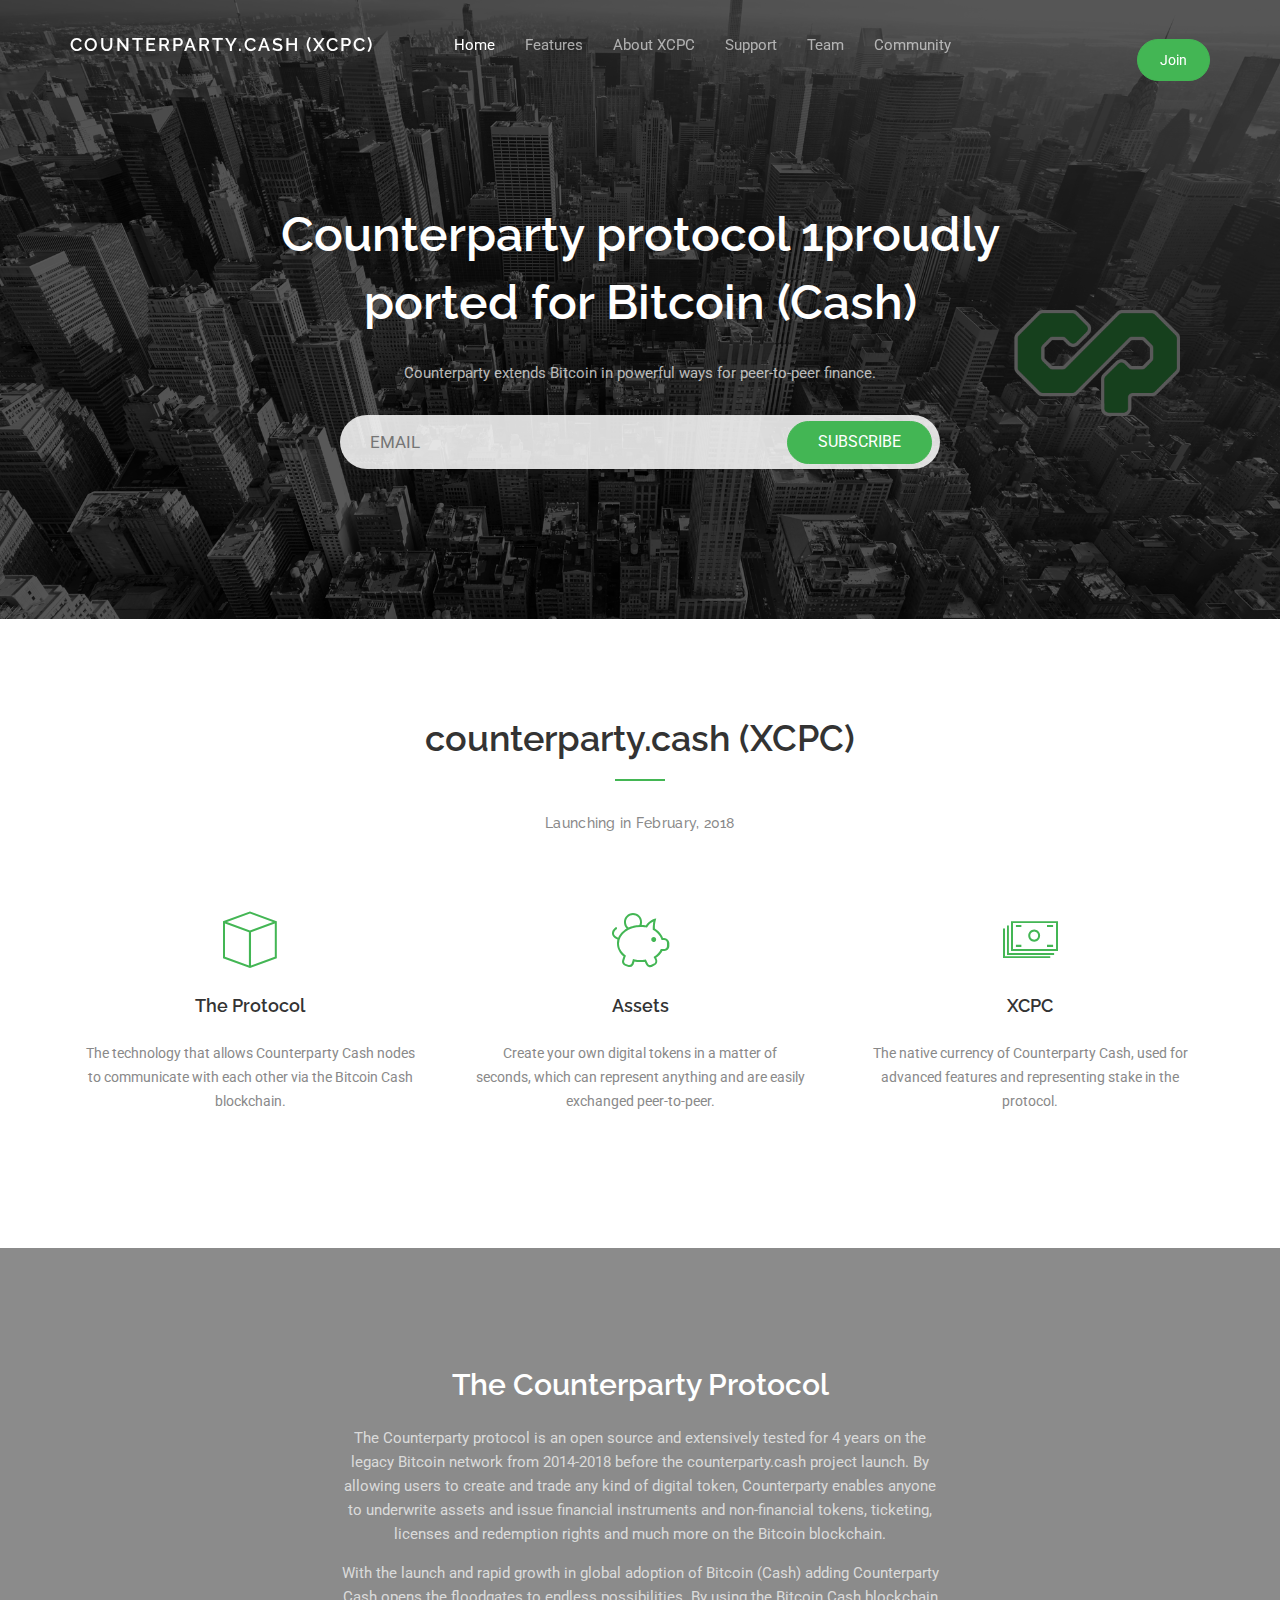
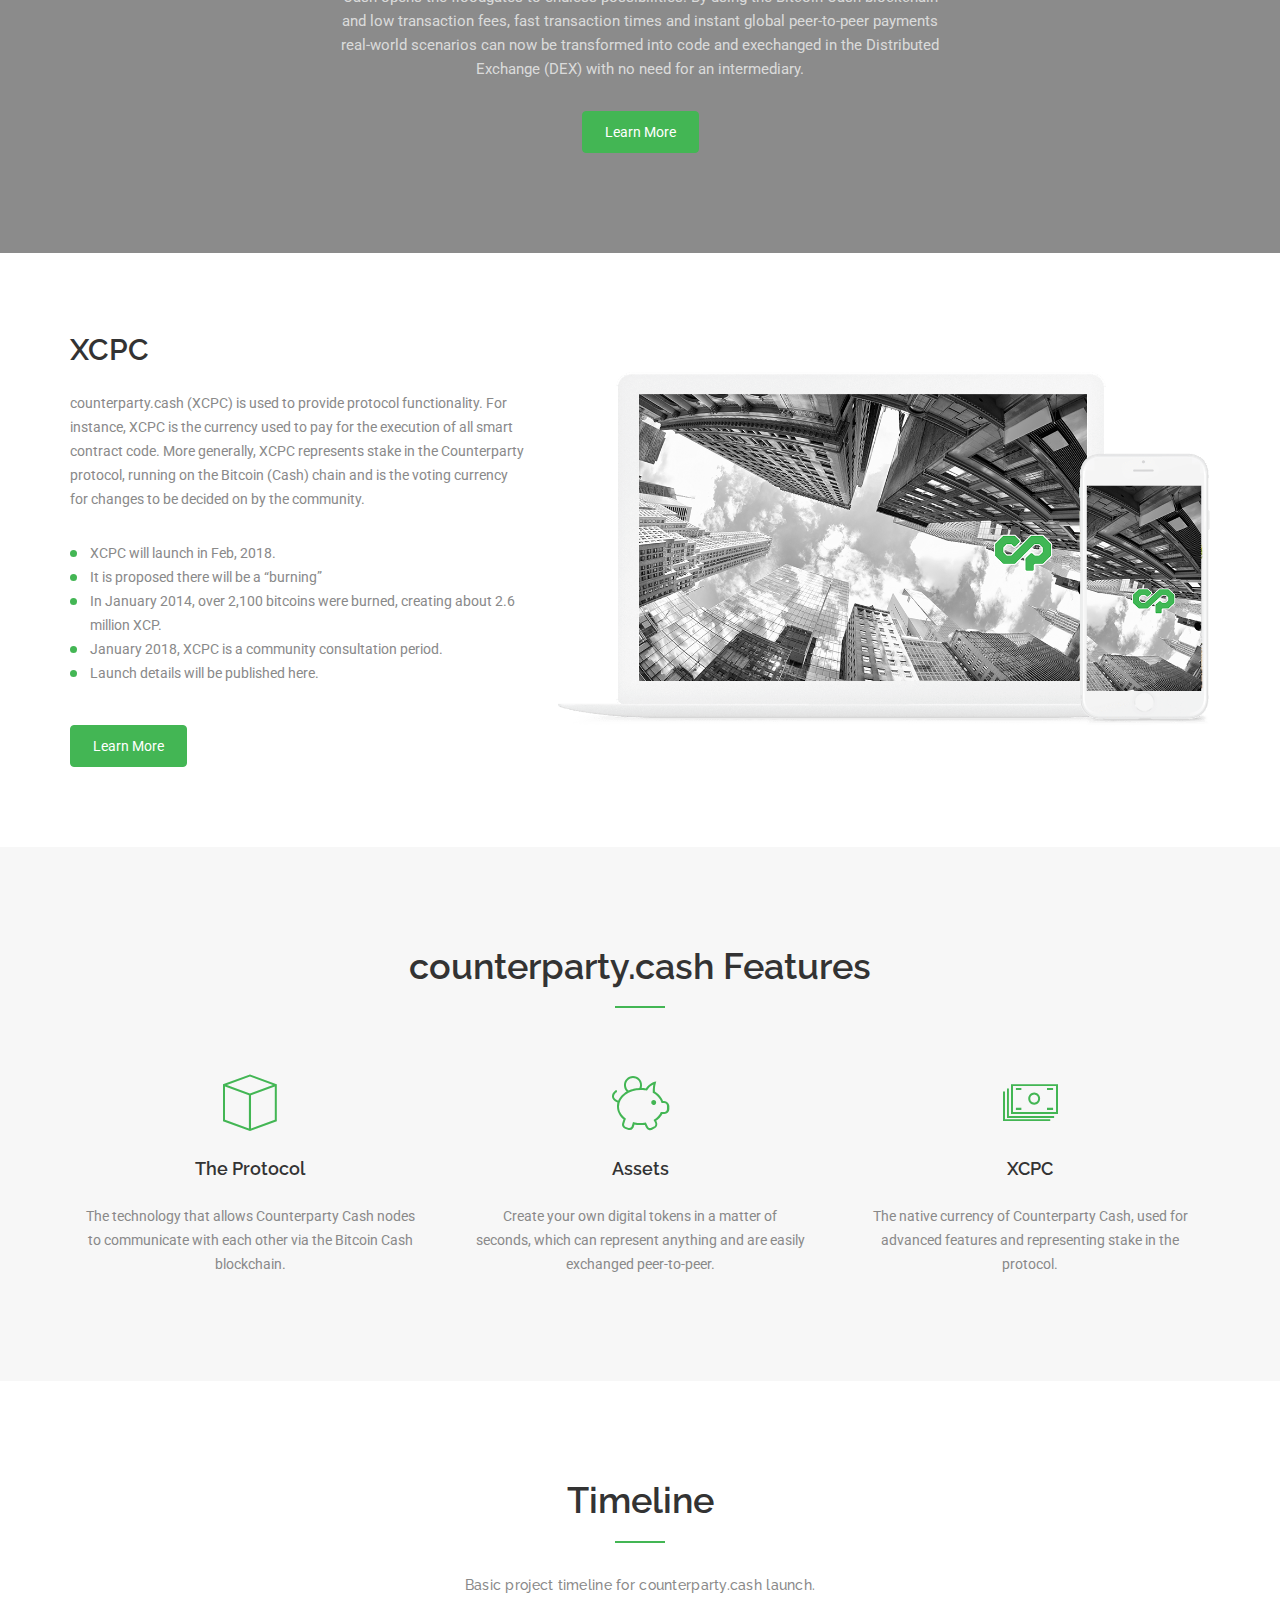
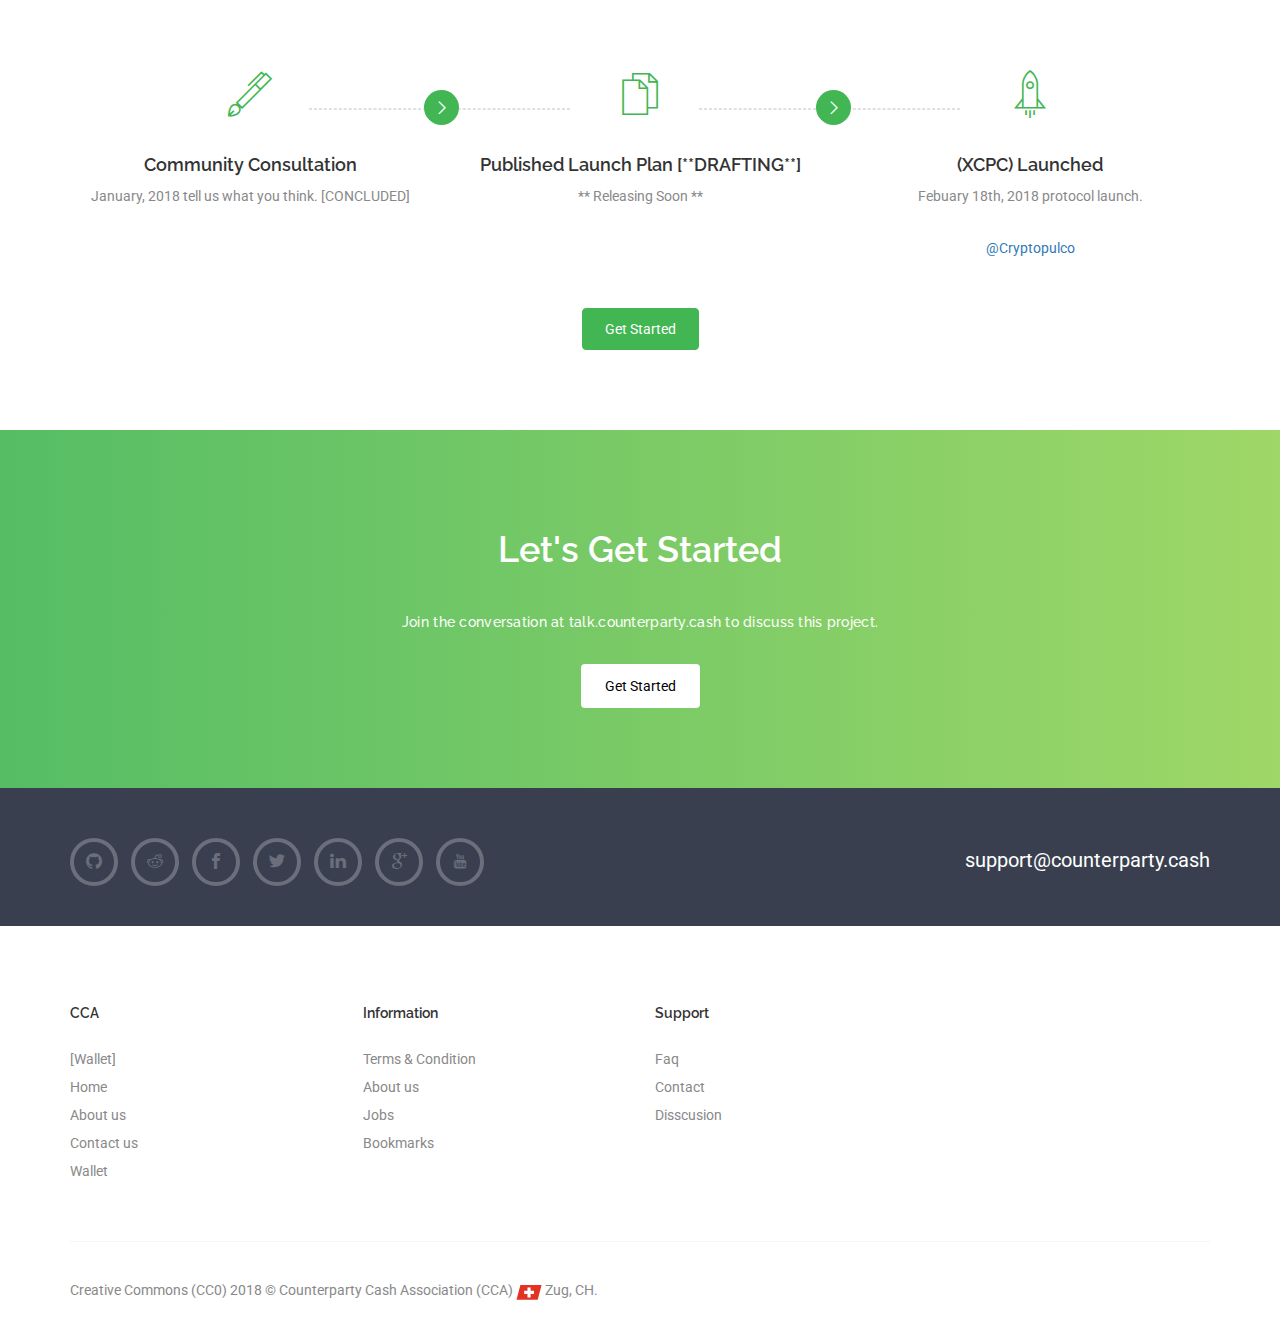
==== commit fea0df26: "Add footer link tweak." ====
--- a/index.html
+++ b/index.html
@@ -311,12 +311,14 @@
         <div class="container">
             <div class="row">
                 <div class="col-md-3 margin-t-20">
-                    <h5>Staro</h5>
+                    <h5>CCA</h5>
                     <div class="text-muted margin-t-20">
                         <ul class="list-unstyled footer-list">
+                            <li><a href="https://gocoin-cash.com/">[Wallet]</a></li>
                             <li><a href="#">Home</a></li>
                             <li><a href="#">About us</a></li>
                             <li><a href="#">Contact us</a></li>
+                            <li><a href="https://gocoin-cash.com">Wallet</a></li>
                         </ul>
                     </div>
                 </div>
@@ -389,4 +391,4 @@
     <script src="js/app.js"></script>
 </body>
 
-</html>+</html>
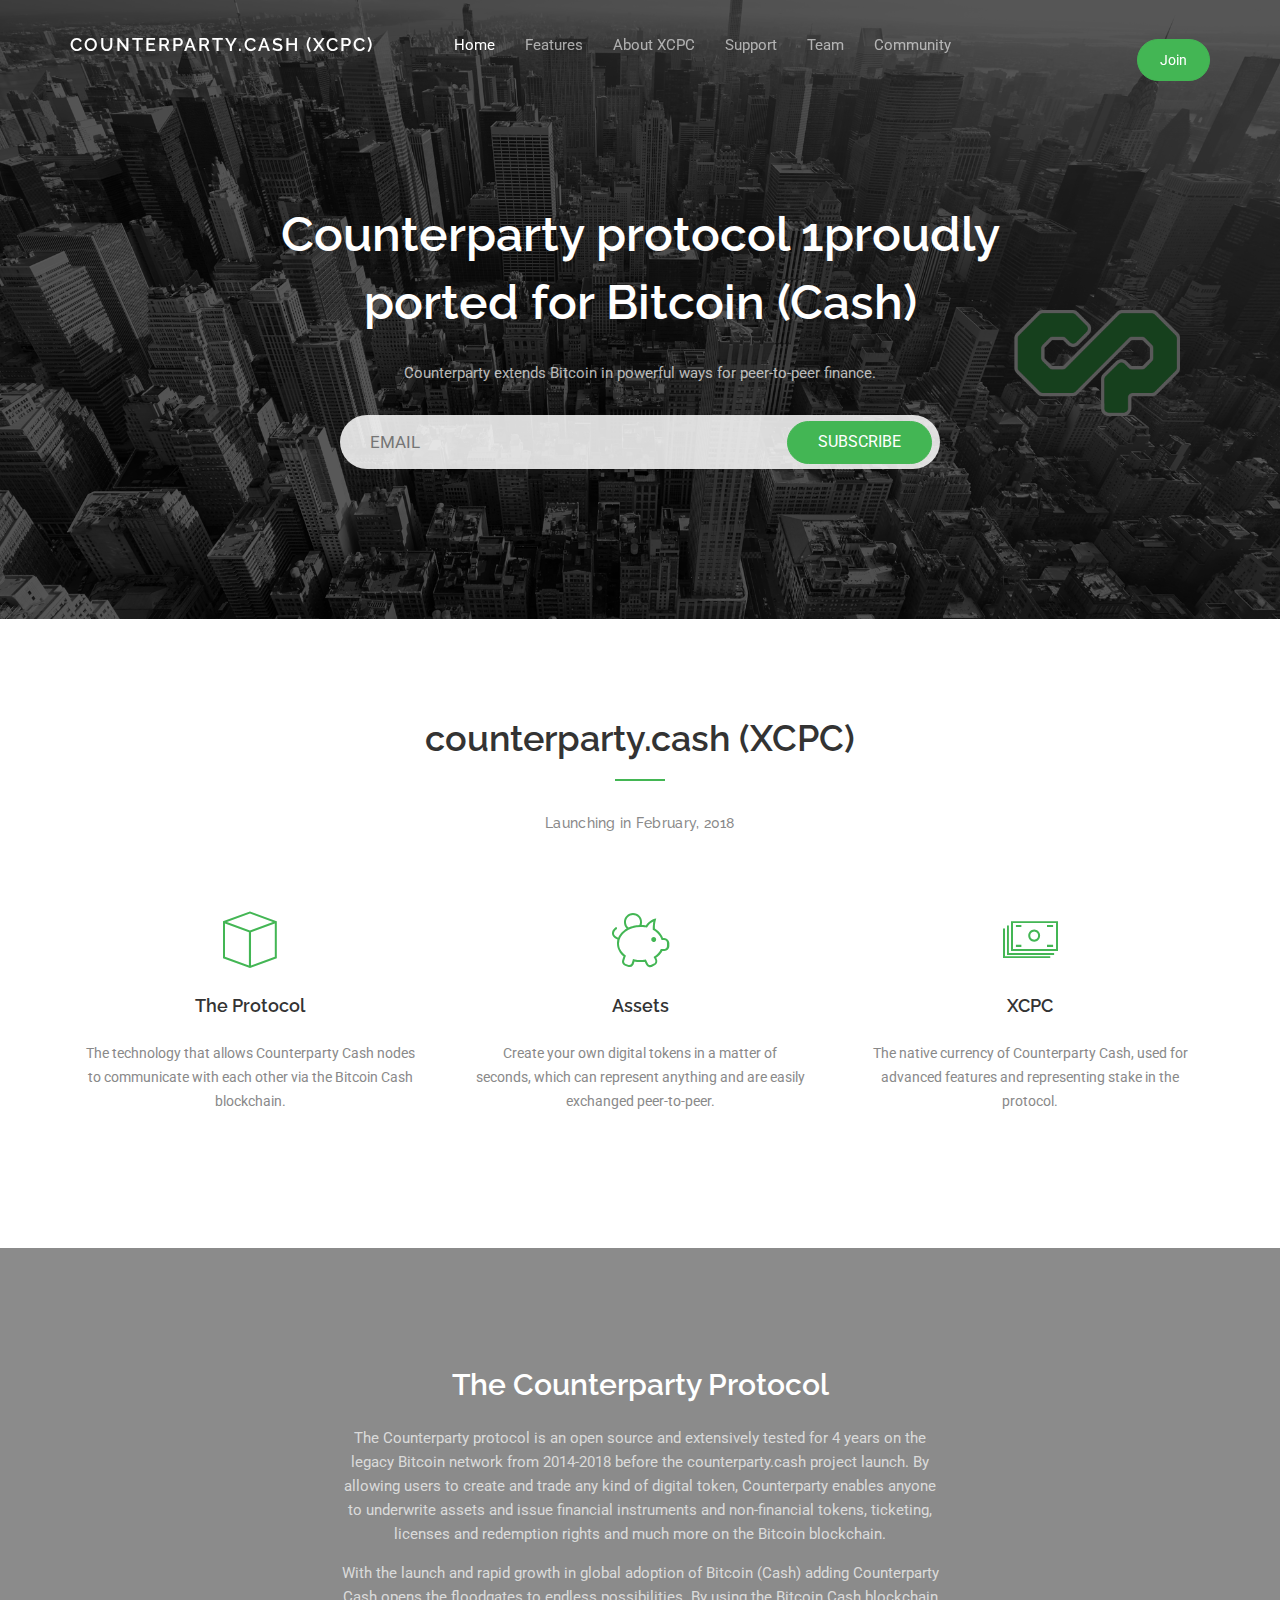
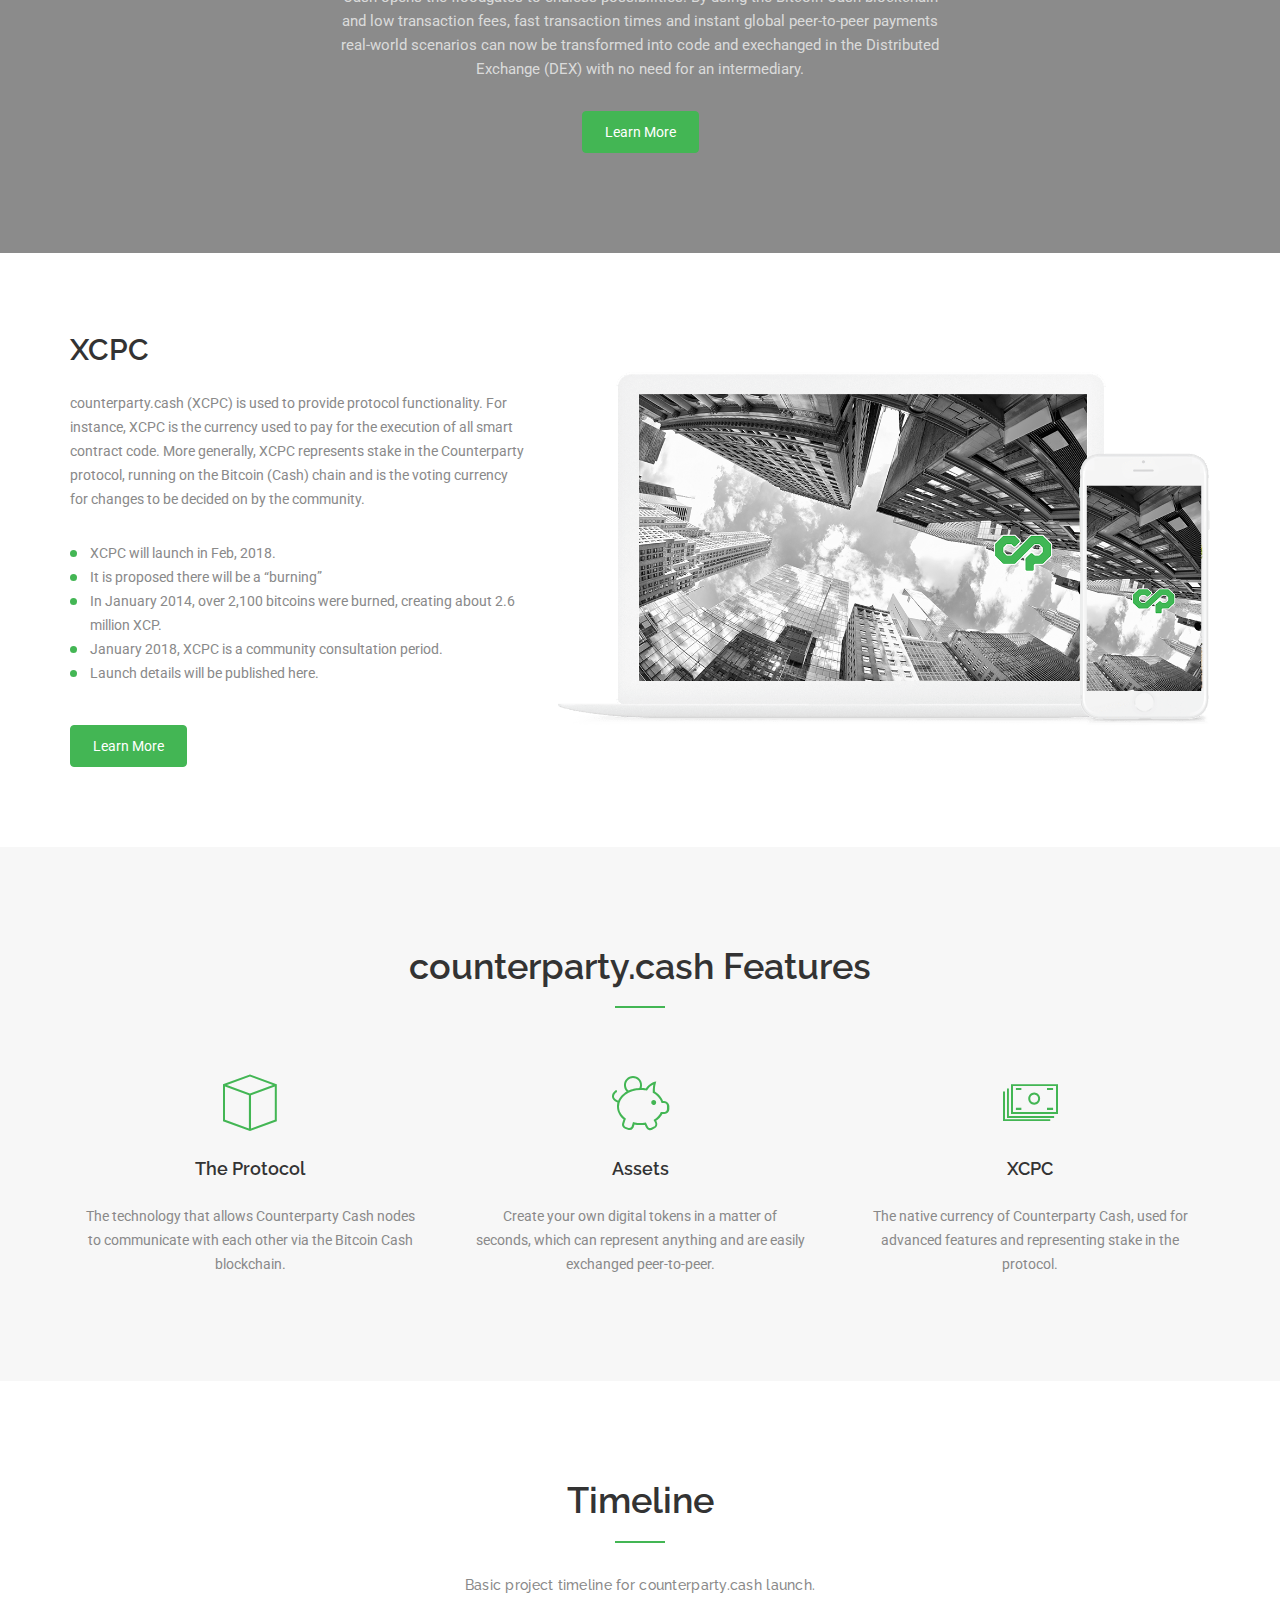
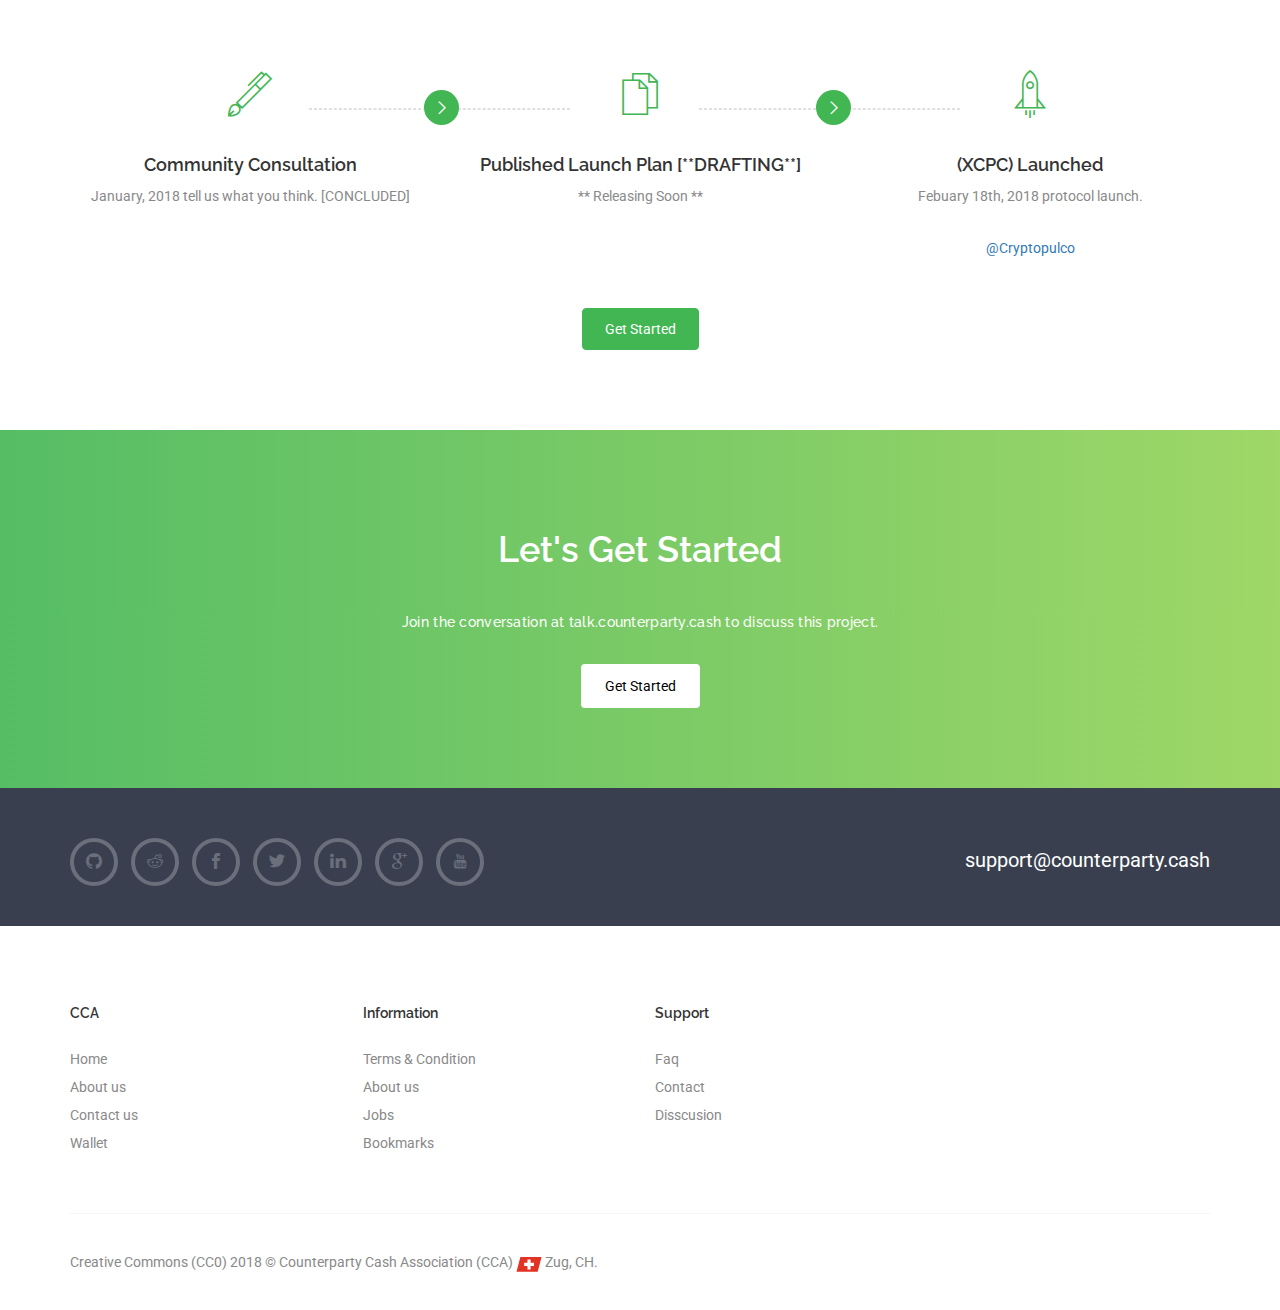
==== commit ed577a04: "Change listing to put wallet at the end" ====
--- a/index.html
+++ b/index.html
@@ -314,7 +314,6 @@
                     <h5>CCA</h5>
                     <div class="text-muted margin-t-20">
                         <ul class="list-unstyled footer-list">
-                            <li><a href="https://gocoin-cash.com/">[Wallet]</a></li>
                             <li><a href="#">Home</a></li>
                             <li><a href="#">About us</a></li>
                             <li><a href="#">Contact us</a></li>
